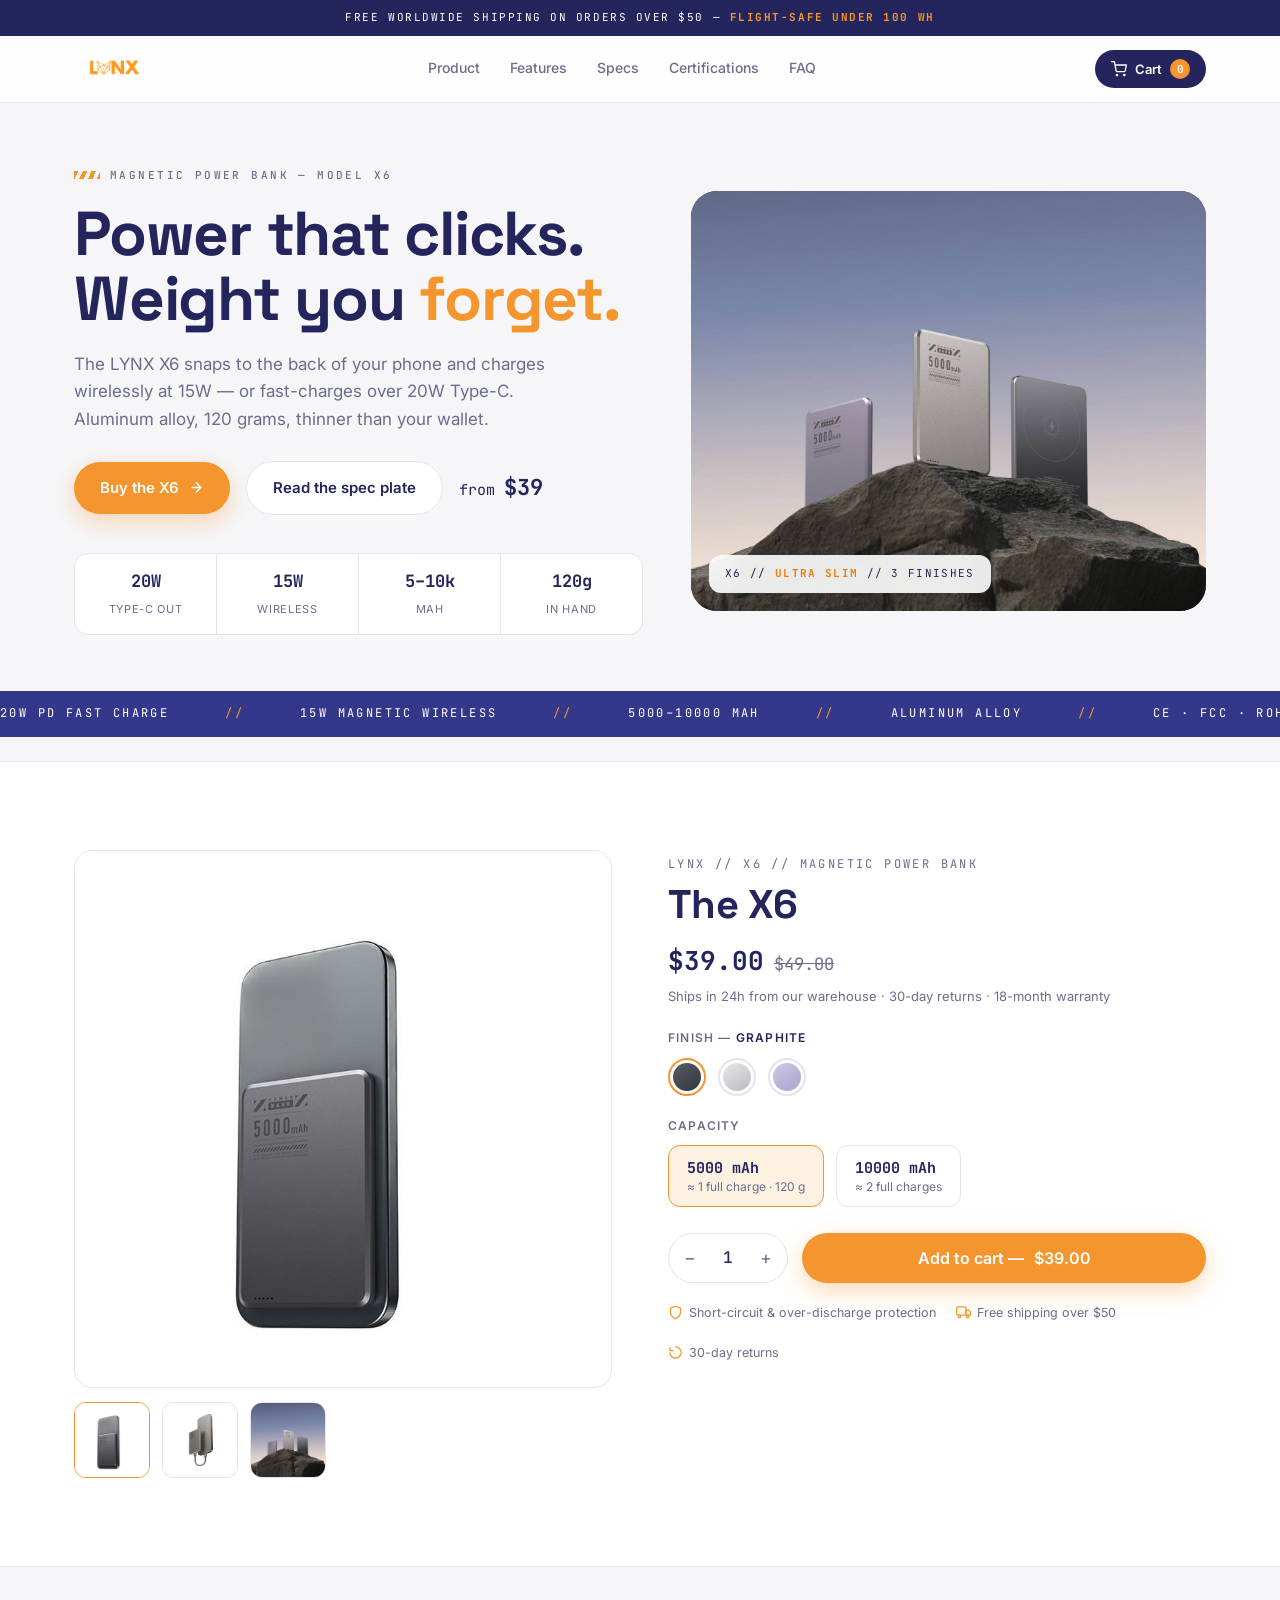
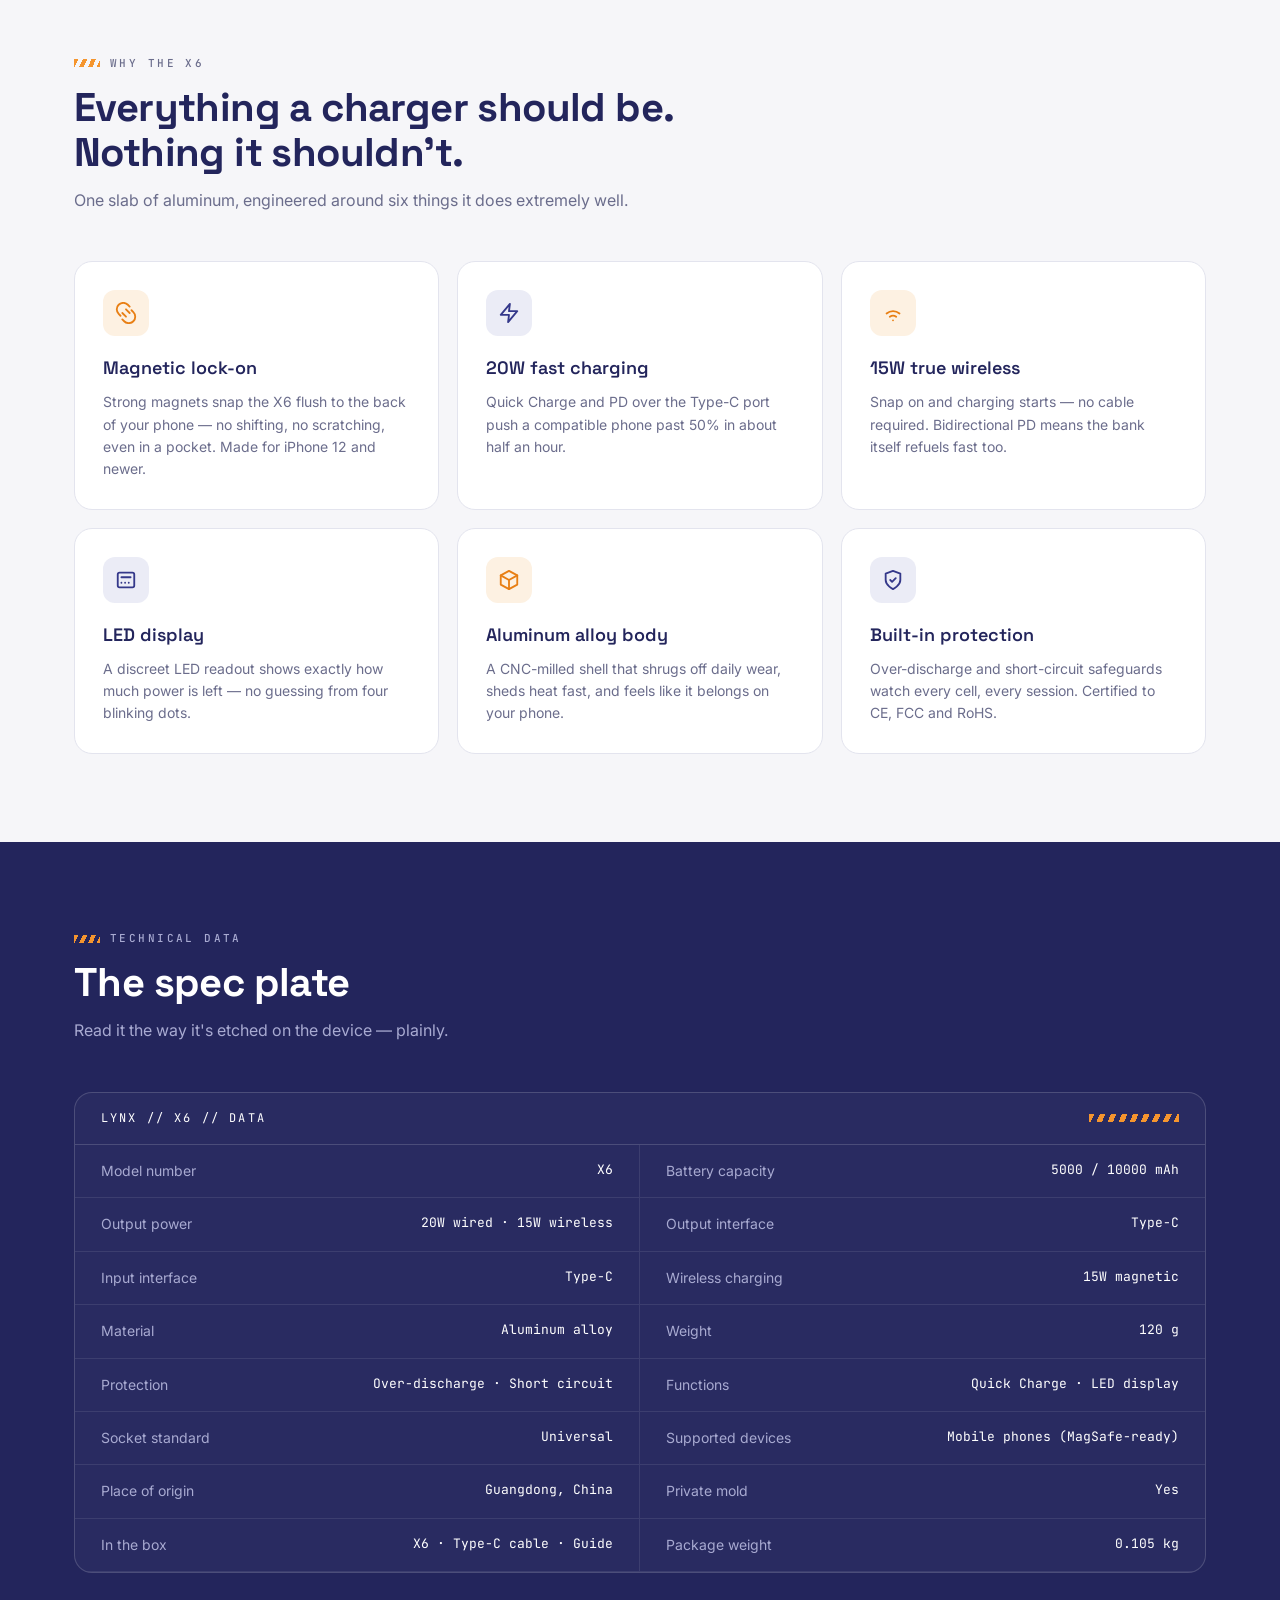
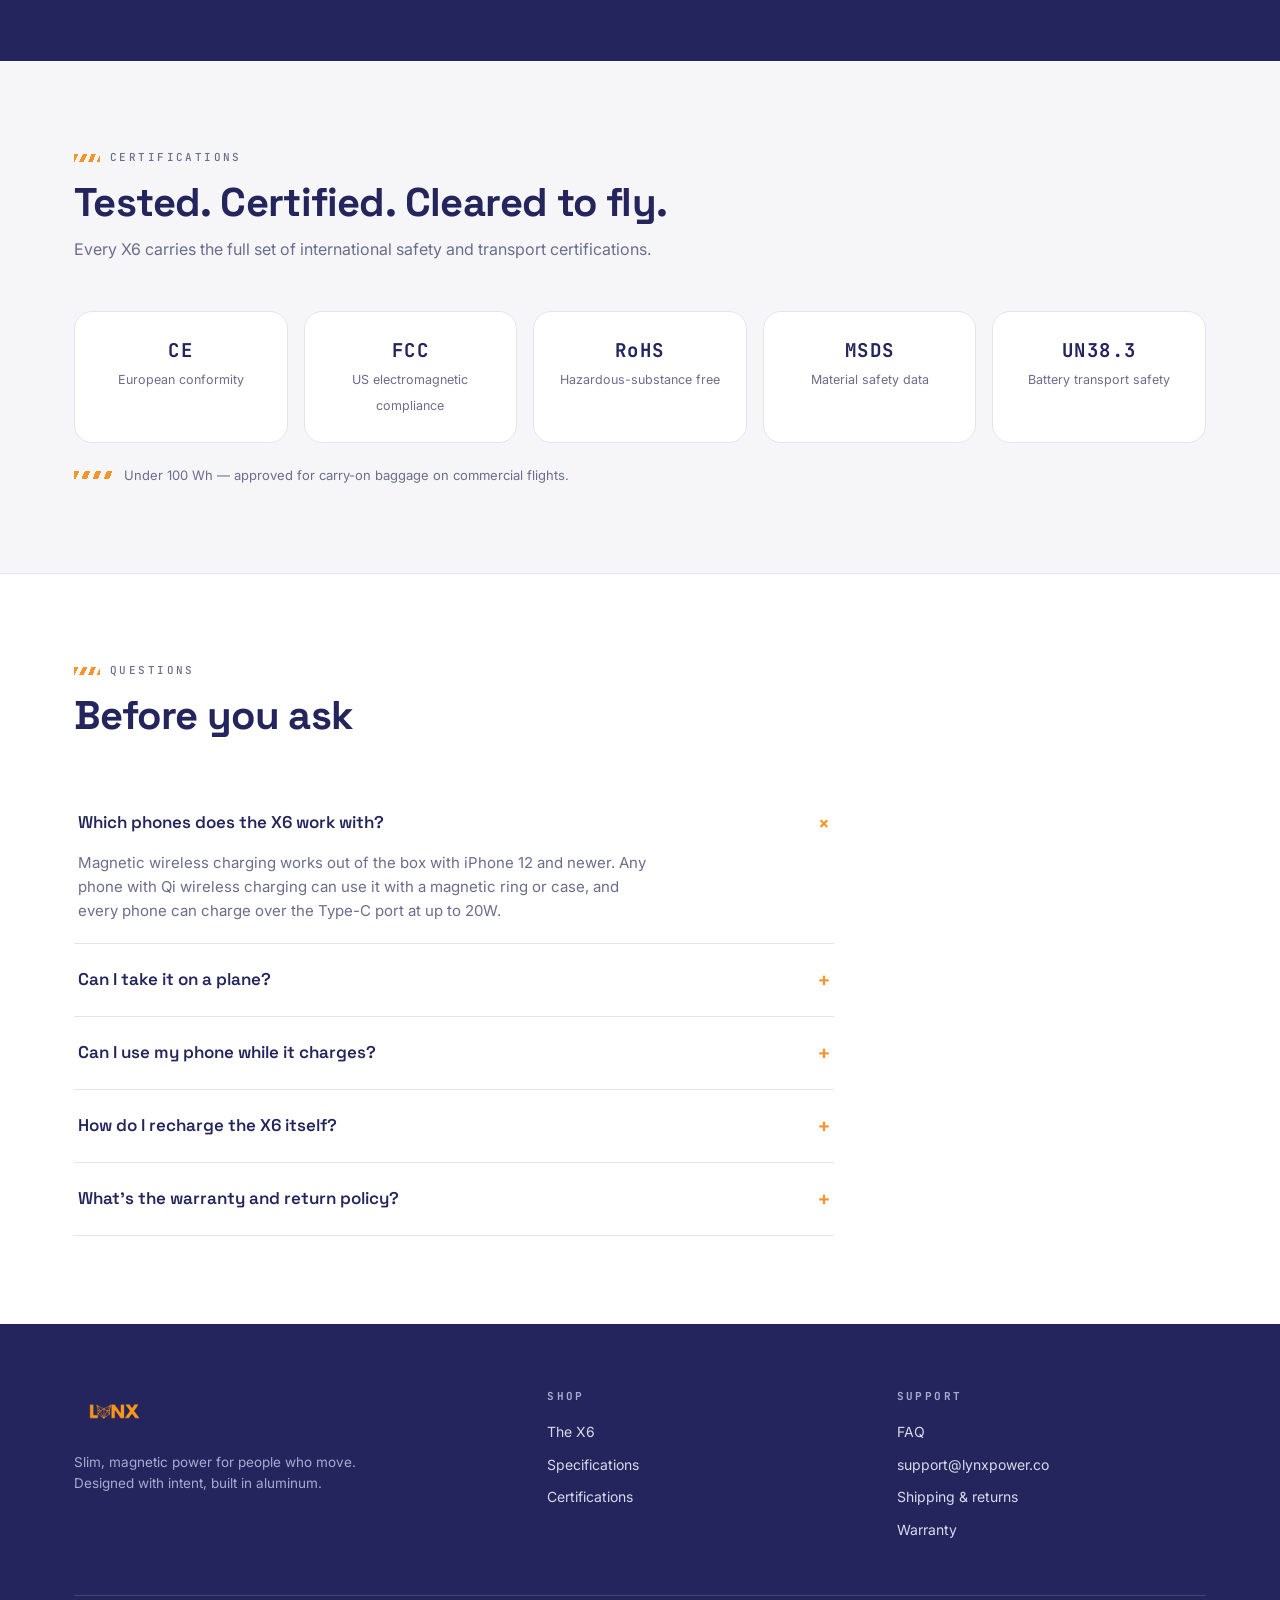
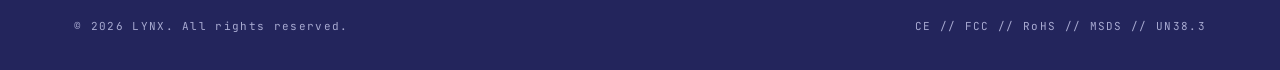
==== index.html @ 10615872 "Reduce SVG size in footer brand section" ====
<!DOCTYPE html>
<html lang="en">
<head>
<meta charset="UTF-8">
<meta name="viewport" content="width=device-width, initial-scale=1.0">
<title>LYNX — X6 Magnetic Power Bank</title>
<meta name="description" content="LYNX X6 — ultra-slim magnetic wireless power bank. 20W Type-C, 15W wireless, aluminum alloy, 120 g.">
<link rel="preconnect" href="https://fonts.googleapis.com">
<link rel="stylesheet" href="style.css">
<link rel="preconnect" href="https://fonts.gstatic.com" crossorigin>
<link href="https://fonts.googleapis.com/css2?family=Space+Grotesk:wght@400;500;600;700&family=Inter:wght@400;500;600&family=JetBrains+Mono:wght@400;500;700&display=swap" rel="stylesheet">
<style>
:root{
  --paper:#F6F6F9; --white:#FFFFFF;
  --ink:#23255C; --indigo:#34388A; --indigo-soft:#EBECF6;
  --orange:#F5952E; --orange-deep:#E87F14; --orange-tint:#FDF1E2;
  --line:#E3E4EE; --muted:#6B6D8C;
  --radius:18px;
  --font-d:'Space Grotesk',sans-serif; --font-b:'Inter',sans-serif; --font-m:'JetBrains Mono',monospace;
}
*{margin:0;padding:0;box-sizing:border-box}
html{scroll-behavior:smooth}
body{font-family:var(--font-b);color:var(--ink);background:var(--paper);line-height:1.6;-webkit-font-smoothing:antialiased}
img{max-width:100%;display:block}
button{font-family:inherit;cursor:pointer;border:none;background:none;color:inherit}
a{color:inherit;text-decoration:none}
.wrap{max-width:1180px;margin:0 auto;padding:0 24px}
::selection{background:var(--orange);color:#fff}
:focus-visible{outline:2px solid var(--orange);outline-offset:2px}

/* ---------- data-plate motif (from the device's etched face) ---------- */
.eyebrow{font-family:var(--font-m);font-size:11px;font-weight:500;letter-spacing:.22em;text-transform:uppercase;color:var(--muted);display:flex;align-items:center;gap:10px}
.eyebrow::before{content:"";width:26px;height:8px;background:repeating-linear-gradient(115deg,var(--orange) 0 4px,transparent 4px 8px)}
.stripes{height:8px;background:repeating-linear-gradient(115deg,currentColor 0 5px,transparent 5px 10px);opacity:.35}

/* ---------- announcement ---------- */
.announce{background:var(--ink);color:#fff;font-family:var(--font-m);font-size:11px;letter-spacing:.14em;text-transform:uppercase;text-align:center;padding:9px 16px}
.announce b{color:var(--orange);font-weight:700}

/* ---------- nav ---------- */
nav{position:sticky;top:0;z-index:60;background:rgba(255,255,255,.88);backdrop-filter:blur(14px);border-bottom:1px solid var(--line)}
.nav-in{display:flex;align-items:center;justify-content:space-between;height:66px}
.brand{display:flex;align-items:center;gap:10px;font-family:var(--font-d);font-weight:700;font-size:22px;letter-spacing:.06em}
.brand svg{width:30px;height:30px}
.nav-links{display:flex;gap:30px;font-size:14px;font-weight:500}
.nav-links a{color:var(--muted);transition:color .18s}
.nav-links a:hover{color:var(--ink)}
.cart-btn{display:flex;align-items:center;gap:8px;background:var(--ink);color:#fff;padding:9px 16px;border-radius:999px;font-size:13px;font-weight:600;transition:background .18s}
.cart-btn:hover{background:var(--indigo)}
.cart-count{background:var(--orange);color:#fff;font-family:var(--font-m);font-size:11px;min-width:20px;height:20px;border-radius:999px;display:grid;place-items:center;padding:0 5px}

/* ---------- hero ---------- */
.hero{padding:64px 0 24px}
.hero-grid{display:grid;grid-template-columns:1.05fr .95fr;gap:48px;align-items:center}
h1{font-family:var(--font-d);font-size:clamp(38px,5.4vw,62px);line-height:1.04;font-weight:700;letter-spacing:-.02em;margin:18px 0 20px}
h1 .o{color:var(--orange)}
.hero p.lede{font-size:17px;color:var(--muted);max-width:46ch;margin-bottom:28px}
.hero-cta{display:flex;align-items:center;gap:16px;flex-wrap:wrap}
.price-tag{font-family:var(--font-m);font-size:15px;color:var(--ink)}
.price-tag b{font-size:22px;font-weight:700}
.btn{display:inline-flex;align-items:center;gap:10px;padding:14px 26px;border-radius:999px;font-weight:600;font-size:15px;transition:transform .15s,background .18s,box-shadow .18s}
.btn-primary{background:var(--orange);color:#fff;box-shadow:0 8px 24px rgba(245,149,46,.35)}
.btn-primary:hover{background:var(--orange-deep);transform:translateY(-1px)}
.btn-ghost{border:1.5px solid var(--line);background:#fff;color:var(--ink)}
.btn-ghost:hover{border-color:var(--ink)}
.hero-stats{display:flex;gap:0;margin-top:38px;border:1px solid var(--line);border-radius:14px;overflow:hidden;background:#fff}
.hstat{flex:1;padding:14px 10px;text-align:center;border-right:1px solid var(--line)}
.hstat:last-child{border-right:none}
.hstat b{font-family:var(--font-m);font-size:17px;display:block;color:var(--ink)}
.hstat span{font-size:11px;color:var(--muted);letter-spacing:.06em;text-transform:uppercase}
.hero-visual{position:relative;border-radius:26px;overflow:hidden;background:var(--ink);min-height:420px}
.hero-visual img{width:100%;height:100%;object-fit:cover;position:absolute;inset:0}
.hero-plate{position:absolute;left:18px;bottom:18px;background:rgba(255,255,255,.9);backdrop-filter:blur(8px);border-radius:12px;padding:10px 16px;font-family:var(--font-m);font-size:11px;letter-spacing:.12em;color:var(--ink)}
.hero-plate b{color:var(--orange-deep)}

/* ---------- marquee strip ---------- */
.strip{background:var(--indigo);color:#fff;overflow:hidden;padding:13px 0;margin:56px 0 0}
.strip-track{display:flex;gap:56px;white-space:nowrap;font-family:var(--font-m);font-size:12px;letter-spacing:.2em;text-transform:uppercase;animation:mq 26s linear infinite;width:max-content}
.strip-track span::after{content:"//";color:var(--orange);margin-left:56px}
@keyframes mq{to{transform:translateX(-50%)}}
@media (prefers-reduced-motion:reduce){.strip-track{animation:none}.reveal{opacity:1!important;transform:none!important}}

/* ---------- sections ---------- */
section{padding:88px 0}
.sec-head{max-width:620px;margin-bottom:48px}
h2{font-family:var(--font-d);font-size:clamp(28px,3.6vw,40px);font-weight:700;letter-spacing:-.015em;line-height:1.12;margin:14px 0 12px}
.sec-head p{color:var(--muted);font-size:16px}

/* ---------- buy section ---------- */
#product{background:#fff;border-top:1px solid var(--line);border-bottom:1px solid var(--line)}
.buy-grid{display:grid;grid-template-columns:1fr 1fr;gap:56px;align-items:start}
.gallery-main{border-radius:var(--radius);background:var(--paper);border:1px solid var(--line);overflow:hidden;aspect-ratio:1;position:relative}
.gallery-main .slide{position:absolute;inset:0;width:100%;height:100%;object-fit:cover;opacity:0;transition:opacity .25s}
.gallery-main .slide.active{opacity:1}
.thumbs{display:flex;gap:12px;margin-top:14px}
.thumb{width:76px;height:76px;border-radius:12px;border:1.5px solid var(--line);background:var(--paper);overflow:hidden;padding:0;transition:border-color .15s}
.thumb img{width:100%;height:100%;object-fit:cover}
.thumb.active{border-color:var(--orange)}
.buy-panel .model{font-family:var(--font-m);font-size:12px;letter-spacing:.2em;color:var(--muted)}
.buy-panel h2{margin-top:8px}
.buy-price{font-family:var(--font-m);font-size:26px;font-weight:700;margin:6px 0 4px}
.buy-price s{color:var(--muted);font-weight:400;font-size:17px;margin-left:10px}
.buy-note{font-size:13px;color:var(--muted);margin-bottom:22px}
.opt-label{font-size:12px;font-weight:600;letter-spacing:.1em;text-transform:uppercase;color:var(--muted);margin:20px 0 10px}
.opt-label output{color:var(--ink)}
.swatches{display:flex;gap:12px}
.swatch{width:38px;height:38px;border-radius:999px;border:2px solid var(--line);padding:3px;background:#fff;transition:border-color .15s}
.swatch i{display:block;width:100%;height:100%;border-radius:999px}
.swatch.active{border-color:var(--orange)}
.caps{display:flex;gap:12px}
.cap{border:1.5px solid var(--line);border-radius:12px;padding:12px 18px;background:#fff;text-align:left;transition:border-color .15s}
.cap b{font-family:var(--font-m);display:block;font-size:15px}
.cap span{font-size:12px;color:var(--muted)}
.cap.active{border-color:var(--orange);background:var(--orange-tint)}
.qty-row{display:flex;gap:14px;margin-top:26px}
.qty{display:flex;align-items:center;border:1.5px solid var(--line);border-radius:999px;background:#fff}
.qty button{width:42px;height:48px;font-size:18px;color:var(--muted)}
.qty button:hover{color:var(--ink)}
.qty output{font-family:var(--font-m);width:34px;text-align:center;font-weight:500}
.qty-row .btn-primary{flex:1;justify-content:center;font-size:16px}
.trust{display:flex;gap:20px;margin-top:20px;font-size:12.5px;color:var(--muted);flex-wrap:wrap}
.trust span{display:flex;align-items:center;gap:6px}
.trust svg{width:15px;height:15px;stroke:var(--orange);flex-shrink:0}

/* ---------- features ---------- */
.feat-grid{display:grid;grid-template-columns:repeat(3,1fr);gap:18px}
.feat{background:#fff;border:1px solid var(--line);border-radius:var(--radius);padding:28px;transition:transform .2s,box-shadow .2s}
.feat:hover{transform:translateY(-3px);box-shadow:0 14px 34px rgba(35,37,92,.08)}
.feat .ico{width:46px;height:46px;border-radius:12px;background:var(--indigo-soft);display:grid;place-items:center;margin-bottom:18px}
.feat .ico svg{width:22px;height:22px;stroke:var(--indigo)}
.feat:nth-child(odd) .ico{background:var(--orange-tint)}
.feat:nth-child(odd) .ico svg{stroke:var(--orange-deep)}
.feat h3{font-family:var(--font-d);font-size:18px;font-weight:600;margin-bottom:8px}
.feat p{font-size:14px;color:var(--muted)}

/* ---------- spec plate ---------- */
#specs{background:var(--ink);color:#fff}
#specs .eyebrow{color:#A8AAD1}
#specs h2{color:#fff}
#specs .sec-head p{color:#A8AAD1}
.plate{border:1px solid rgba(255,255,255,.16);border-radius:var(--radius);overflow:hidden;background:rgba(255,255,255,.03)}
.plate-head{display:flex;justify-content:space-between;align-items:center;padding:16px 26px;border-bottom:1px solid rgba(255,255,255,.16);font-family:var(--font-m);font-size:12px;letter-spacing:.18em;text-transform:uppercase}
.plate-head .stripes{width:90px;color:var(--orange);opacity:1}
.spec-grid{display:grid;grid-template-columns:1fr 1fr}
.spec-row{display:flex;justify-content:space-between;gap:24px;padding:15px 26px;border-bottom:1px solid rgba(255,255,255,.09);font-size:14px}
.spec-row:nth-child(odd){border-right:1px solid rgba(255,255,255,.09)}
.spec-row dt{color:#A8AAD1}
.spec-row dd{font-family:var(--font-m);font-size:13px;text-align:right;color:#fff}

/* ---------- certifications ---------- */
.cert-row{display:flex;gap:16px;flex-wrap:wrap}
.cert{flex:1;min-width:150px;background:#fff;border:1px solid var(--line);border-radius:var(--radius);padding:24px;text-align:center}
.cert b{font-family:var(--font-m);font-size:19px;display:block;letter-spacing:.08em}
.cert span{font-size:12.5px;color:var(--muted)}
.cert-foot{margin-top:22px;font-size:13px;color:var(--muted);display:flex;align-items:center;gap:10px}
.cert-foot .stripes{width:40px;color:var(--orange);opacity:1}

/* ---------- FAQ ---------- */
#faq{background:#fff;border-top:1px solid var(--line)}
.faq-list{max-width:760px}
details{border-bottom:1px solid var(--line);padding:20px 4px}
summary{font-family:var(--font-d);font-weight:600;font-size:17px;cursor:pointer;list-style:none;display:flex;justify-content:space-between;align-items:center;gap:16px}
summary::-webkit-details-marker{display:none}
summary::after{content:"+";font-family:var(--font-m);color:var(--orange);font-size:20px;transition:transform .2s}
details[open] summary::after{transform:rotate(45deg)}
details p{margin-top:12px;color:var(--muted);font-size:15px;max-width:64ch}

/* ---------- footer ---------- */
footer{background:var(--ink);color:#fff;padding:64px 0 34px}
.foot-grid{display:grid;grid-template-columns:1.4fr 1fr 1fr;gap:40px;margin-bottom:44px}
.foot-grid h4{font-family:var(--font-m);font-size:11px;letter-spacing:.22em;text-transform:uppercase;color:#A8AAD1;margin-bottom:16px}
.foot-grid a{display:block;font-size:14px;color:#D9DAEC;margin-bottom:10px}
.foot-grid a:hover{color:var(--orange)}
.foot-brand{display:flex;align-items:center;gap:10px;font-family:var(--font-d);font-weight:700;font-size:24px;letter-spacing:.06em;margin-bottom:14px}
.foot-brand svg{width:30px;height:30px}
.foot-grid p{font-size:13.5px;color:#A8AAD1;max-width:34ch}
.foot-bottom{border-top:1px solid rgba(255,255,255,.14);padding-top:22px;display:flex;justify-content:space-between;font-family:var(--font-m);font-size:11px;letter-spacing:.12em;color:#A8AAD1;flex-wrap:wrap;gap:10px}

/* ---------- cart drawer ---------- */
.overlay{position:fixed;inset:0;background:rgba(20,21,50,.5);opacity:0;pointer-events:none;transition:opacity .25s;z-index:80}
.overlay.show{opacity:1;pointer-events:auto}
.drawer{position:fixed;top:0;right:0;height:100%;width:min(430px,100%);background:#fff;z-index:90;transform:translateX(105%);transition:transform .3s cubic-bezier(.2,.8,.2,1);display:flex;flex-direction:column}
.drawer.show{transform:none}
.drawer-head{display:flex;justify-content:space-between;align-items:center;padding:20px 24px;border-bottom:1px solid var(--line)}
.drawer-head h3{font-family:var(--font-d);font-size:19px}
.drawer-head button{font-size:22px;color:var(--muted);line-height:1}
.drawer-body{flex:1;overflow-y:auto;padding:20px 24px}
.cart-empty{text-align:center;color:var(--muted);padding:60px 0;font-size:14.5px}
.line-item{display:flex;gap:14px;padding:14px 0;border-bottom:1px solid var(--line)}
.line-item img{width:70px;height:70px;border-radius:10px;object-fit:cover;background:var(--paper);border:1px solid var(--line)}
.li-info{flex:1}
.li-info b{font-size:14.5px;display:block}
.li-info span{font-size:12.5px;color:var(--muted)}
.li-info .li-price{font-family:var(--font-m);font-size:13.5px;color:var(--ink);margin-top:4px;display:block}
.li-qty{display:flex;align-items:center;gap:8px;margin-top:8px}
.li-qty button{width:24px;height:24px;border:1px solid var(--line);border-radius:6px;font-size:14px;color:var(--muted)}
.li-qty output{font-family:var(--font-m);font-size:13px;min-width:18px;text-align:center}
.li-remove{font-size:11.5px;color:var(--muted);text-decoration:underline;margin-top:8px}
.drawer-foot{border-top:1px solid var(--line);padding:20px 24px}
.subtotal{display:flex;justify-content:space-between;font-family:var(--font-m);font-size:15px;margin-bottom:6px}
.drawer-foot small{color:var(--muted);font-size:12px;display:block;margin-bottom:14px}
.drawer-foot .btn{width:100%;justify-content:center}

/* ---------- checkout ---------- */
.checkout{position:fixed;inset:0;background:var(--paper);z-index:100;overflow-y:auto;display:none}
.checkout.show{display:block}
.co-wrap{max-width:1020px;margin:0 auto;padding:28px 24px 80px}
.co-top{display:flex;justify-content:space-between;align-items:center;margin-bottom:34px}
.co-top .brand{font-size:19px}
.co-back{font-size:13.5px;color:var(--muted);display:flex;align-items:center;gap:6px}
.co-back:hover{color:var(--ink)}
.co-grid{display:grid;grid-template-columns:1.15fr .85fr;gap:44px;align-items:start}
.co-card{background:#fff;border:1px solid var(--line);border-radius:var(--radius);padding:28px}
.co-card + .co-card{margin-top:20px}
.co-card h3{font-family:var(--font-d);font-size:18px;margin-bottom:4px;display:flex;align-items:center;gap:10px}
.co-card h3 .step{font-family:var(--font-m);font-size:11px;background:var(--ink);color:#fff;border-radius:6px;padding:3px 8px;letter-spacing:.08em}
.co-card > p{font-size:13px;color:var(--muted);margin-bottom:18px}
.frow{display:grid;grid-template-columns:1fr 1fr;gap:12px}
.frow.full{grid-template-columns:1fr}
.field{margin-bottom:12px}
.field label{display:block;font-size:12px;font-weight:600;letter-spacing:.06em;text-transform:uppercase;color:var(--muted);margin-bottom:6px}
.field input,.field select{width:100%;padding:12px 14px;border:1.5px solid var(--line);border-radius:11px;font-family:var(--font-b);font-size:14.5px;background:#fff;color:var(--ink);transition:border-color .15s}
.field input:focus,.field select:focus{outline:none;border-color:var(--orange)}
.field input.err{border-color:#D64545}
.pay-tabs{display:flex;gap:10px;margin-bottom:18px}
.pay-tab{flex:1;border:1.5px solid var(--line);border-radius:11px;padding:11px;font-size:13.5px;font-weight:600;background:#fff;display:flex;align-items:center;justify-content:center;gap:8px}
.pay-tab.active{border-color:var(--orange);background:var(--orange-tint)}
.card-icons{font-family:var(--font-m);font-size:10px;letter-spacing:.06em;color:var(--muted)}
.co-summary{position:sticky;top:24px}
.co-items{margin-bottom:16px}
.co-item{display:flex;gap:12px;align-items:center;padding:10px 0;border-bottom:1px solid var(--line);font-size:13.5px}
.co-item img{width:52px;height:52px;border-radius:9px;object-fit:cover;border:1px solid var(--line);background:var(--paper)}
.co-item .n{flex:1}
.co-item .n span{display:block;color:var(--muted);font-size:12px}
.co-item .p{font-family:var(--font-m);font-size:13px}
.tot-row{display:flex;justify-content:space-between;font-size:14px;padding:5px 0;color:var(--muted)}
.tot-row.grand{font-family:var(--font-m);color:var(--ink);font-size:17px;font-weight:700;border-top:1px solid var(--line);margin-top:8px;padding-top:14px}
.co-summary .btn{width:100%;justify-content:center;margin-top:18px}
.secure-note{display:flex;align-items:center;gap:8px;justify-content:center;font-size:12px;color:var(--muted);margin-top:12px}
.secure-note svg{width:14px;height:14px;stroke:var(--orange)}
/* confirmation */
.confirm{max-width:520px;margin:60px auto;text-align:center;display:none}
.confirm.show{display:block}
.confirm .ok{width:74px;height:74px;border-radius:999px;background:var(--orange-tint);display:grid;place-items:center;margin:0 auto 22px}
.confirm .ok svg{width:34px;height:34px;stroke:var(--orange-deep)}
.confirm h2{margin-bottom:10px}
.confirm p{color:var(--muted);font-size:15px;margin-bottom:8px}
.confirm .order-no{font-family:var(--font-m);background:#fff;border:1px dashed var(--line);border-radius:12px;padding:14px;margin:22px 0;font-size:14px}
.toast{position:fixed;bottom:26px;left:50%;transform:translate(-50%,20px);background:var(--ink);color:#fff;padding:12px 22px;border-radius:999px;font-size:13.5px;opacity:0;pointer-events:none;transition:all .3s;z-index:120;display:flex;gap:10px;align-items:center}
.toast.show{opacity:1;transform:translate(-50%,0)}
.toast b{color:var(--orange)}

/* ---------- reveal ---------- */
.reveal{opacity:0;transform:translateY(22px);transition:opacity .6s ease,transform .6s ease}
.reveal.in{opacity:1;transform:none}

/* ---------- responsive ---------- */
@media(max-width:920px){
  /* gallery becomes a swipable, snap-scrolling carousel */
  .gallery-main{display:flex;aspect-ratio:auto;height:min(82vw,440px);overflow-x:auto;overflow-y:hidden;scroll-snap-type:x mandatory;-webkit-overflow-scrolling:touch;scrollbar-width:none}
  .gallery-main::-webkit-scrollbar{display:none}
  .gallery-main .slide{position:static;inset:auto;flex:0 0 100%;height:100%;opacity:1;scroll-snap-align:center;transition:none}
  .hero-grid,.buy-grid,.co-grid{grid-template-columns:1fr}
  .feat-grid{grid-template-columns:1fr 1fr}
  .spec-grid{grid-template-columns:1fr}
  .spec-row:nth-child(odd){border-right:none}
  .foot-grid{grid-template-columns:1fr}
  .nav-links{display:none}
  .hero-visual{min-height:320px}
}
@media(max-width:560px){
  .feat-grid{grid-template-columns:1fr}
  .hero-stats{flex-wrap:wrap}
  .hstat{flex:1 1 50%;border-bottom:1px solid var(--line)}
  section{padding:64px 0}
}
</style>
</head>
<body>

<div class="announce">Free worldwide shipping on orders over $50 — <b>flight-safe under 100 Wh</b></div>

<nav>
  <div class="wrap nav-in">
    <a class="brand" href="#top" aria-label="Lynx home">
        <img src="images/logo.png" alt="Lynx Logo">
    </a>
    <div class="nav-links">
      <a href="#product">Product</a>
      <a href="#features">Features</a>
      <a href="#specs">Specs</a>
      <a href="#certs">Certifications</a>
      <a href="#faq">FAQ</a>
    </div>
    <button class="cart-btn" id="openCart" aria-label="Open cart">
      <svg width="16" height="16" viewBox="0 0 24 24" fill="none" stroke="currentColor" stroke-width="2" stroke-linecap="round" stroke-linejoin="round"><circle cx="9" cy="21" r="1"/><circle cx="20" cy="21" r="1"/><path d="M1 1h4l2.68 13.39a2 2 0 0 0 2 1.61h9.72a2 2 0 0 0 2-1.61L23 6H6"/></svg>
      Cart <span class="cart-count" id="cartCount">0</span>
    </button>
  </div>
</nav>

<!-- hidden fox symbol -->
<svg width="0" height="0" style="position:absolute">
  <defs>
    <g id="fox">
      <path d="M20 12 L50 30 L80 12 M20 12 L14 40 M80 12 L86 40 M14 40 L14 62 M86 40 L86 62 M14 62 L50 90 L86 62 M50 30 L50 90 M20 12 L30 44 M80 12 L70 44 M14 40 L30 44 M86 40 L70 44 M30 44 L50 90 M70 44 L50 90 M14 62 L30 44 M86 62 L70 44"/>
      <circle cx="20" cy="12" r="4" fill="currentColor" stroke="none"/><circle cx="80" cy="12" r="4" fill="currentColor" stroke="none"/>
      <circle cx="50" cy="30" r="4" fill="currentColor" stroke="none"/>
      <circle cx="14" cy="40" r="4" fill="currentColor" stroke="none"/><circle cx="86" cy="40" r="4" fill="currentColor" stroke="none"/>
      <circle cx="30" cy="44" r="4" fill="currentColor" stroke="none"/><circle cx="70" cy="44" r="4" fill="currentColor" stroke="none"/>
      <circle cx="14" cy="62" r="4" fill="currentColor" stroke="none"/><circle cx="86" cy="62" r="4" fill="currentColor" stroke="none"/>
      <circle cx="50" cy="90" r="4" fill="currentColor" stroke="none"/>
    </g>
  </defs>
</svg>

<header class="hero" id="top">
  <div class="wrap hero-grid">
    <div>
      <div class="eyebrow">Magnetic power bank — Model X6</div>
      <h1>Power that clicks.<br>Weight you <span class="o">forget.</span></h1>
      <p class="lede">The LYNX X6 snaps to the back of your phone and charges wirelessly at 15W — or fast-charges over 20W Type-C. Aluminum alloy, 120 grams, thinner than your wallet.</p>
      <div class="hero-cta">
        <a href="#product" class="btn btn-primary">Buy the X6
          <svg width="15" height="15" viewBox="0 0 24 24" fill="none" stroke="currentColor" stroke-width="2.4" stroke-linecap="round" stroke-linejoin="round"><path d="M5 12h14M12 5l7 7-7 7"/></svg>
        </a>
        <a href="#specs" class="btn btn-ghost">Read the spec plate</a>
        <span class="price-tag">from <b>$39</b></span>
      </div>
      <div class="hero-stats">
        <div class="hstat"><b>20W</b><span>Type-C out</span></div>
        <div class="hstat"><b>15W</b><span>Wireless</span></div>
        <div class="hstat"><b>5–10k</b><span>mAh</span></div>
        <div class="hstat"><b>120g</b><span>In hand</span></div>
      </div>
    </div>
    <div class="hero-visual reveal">
      <img data-k="hero" src="" alt="Three LYNX X6 power banks in lilac, silver and graphite standing on a rock at dusk" fetchpriority="high">
      <div class="hero-plate">X6 // <b>ULTRA SLIM</b> // 3 FINISHES</div>
    </div>
  </div>
  <div class="strip" aria-hidden="true">
    <div class="strip-track">
      <span>20W PD fast charge</span><span>15W magnetic wireless</span><span>5000–10000 mAh</span><span>Aluminum alloy</span><span>CE · FCC · RoHS certified</span><span>120 g ultra slim</span>
      <span>20W PD fast charge</span><span>15W magnetic wireless</span><span>5000–10000 mAh</span><span>Aluminum alloy</span><span>CE · FCC · RoHS certified</span><span>120 g ultra slim</span>
    </div>
  </div>
</header>

<!-- ======================= BUY ======================= -->
<section id="product">
  <div class="wrap buy-grid">
    <div class="reveal">
      <div class="gallery-main" id="galleryMain">
        <img class="slide active" data-k="front" src="" alt="LYNX X6 power bank, graphite finish, front view">
        <img class="slide" data-k="cable" src="" alt="LYNX X6 attached to a phone with cable">
        <img class="slide" data-k="hero" src="" alt="LYNX X6 finishes">
      </div>
      <div class="thumbs">
        <button class="thumb active" data-img="front" aria-label="Front view"><img data-k="front" src="" alt=""></button>
        <button class="thumb" data-img="cable" aria-label="Attached to phone with cable"><img data-k="cable" src="" alt=""></button>
        <button class="thumb" data-img="hero" aria-label="All three finishes"><img data-k="hero" src="" alt=""></button>
      </div>
    </div>
    <div class="buy-panel reveal">
      <span class="model">LYNX // X6 // MAGNETIC POWER BANK</span>
      <h2>The X6</h2>
      <div class="buy-price"><span id="price">$39.00</span><s id="priceOld">$49.00</s></div>
      <p class="buy-note">Ships in 24h from our warehouse · 30-day returns · 18-month warranty</p>

      <div class="opt-label">Finish — <output id="colorName">Graphite</output></div>
      <div class="swatches" role="radiogroup" aria-label="Finish">
        <button class="swatch active" data-color="Graphite" aria-label="Graphite"><i style="background:linear-gradient(145deg,#5A5D66,#33353C)"></i></button>
        <button class="swatch" data-color="Silver" aria-label="Silver"><i style="background:linear-gradient(145deg,#E8E8EA,#B9BAC0)"></i></button>
        <button class="swatch" data-color="Lilac" aria-label="Lilac"><i style="background:linear-gradient(145deg,#CFC8E6,#A9A2CC)"></i></button>
      </div>

      <div class="opt-label">Capacity</div>
      <div class="caps" role="radiogroup" aria-label="Capacity">
        <button class="cap active" data-cap="5000" data-price="39"><b>5000 mAh</b><span>≈ 1 full charge · 120 g</span></button>
        <button class="cap" data-cap="10000" data-price="59"><b>10000 mAh</b><span>≈ 2 full charges</span></button>
      </div>

      <div class="qty-row">
        <div class="qty">
          <button id="qMinus" aria-label="Decrease quantity">−</button>
          <output id="qtyOut">1</output>
          <button id="qPlus" aria-label="Increase quantity">+</button>
        </div>
        <button class="btn btn-primary" id="addToCart">Add to cart — <span id="ctaPrice">$39.00</span></button>
      </div>

      <div class="trust">
        <span><svg viewBox="0 0 24 24" fill="none" stroke-width="2" stroke-linecap="round" stroke-linejoin="round"><path d="M12 22s8-4 8-10V5l-8-3-8 3v7c0 6 8 10 8 10z"/></svg>Short-circuit &amp; over-discharge protection</span>
        <span><svg viewBox="0 0 24 24" fill="none" stroke-width="2" stroke-linecap="round" stroke-linejoin="round"><rect x="1" y="3" width="15" height="13" rx="2"/><path d="M16 8h4l3 3v5h-7z"/><circle cx="5.5" cy="18.5" r="2"/><circle cx="18.5" cy="18.5" r="2"/></svg>Free shipping over $50</span>
        <span><svg viewBox="0 0 24 24" fill="none" stroke-width="2" stroke-linecap="round" stroke-linejoin="round"><path d="M3 12a9 9 0 1 0 9-9"/><path d="M3 4v5h5"/></svg>30-day returns</span>
      </div>
    </div>
  </div>
</section>

<!-- ======================= FEATURES ======================= -->
<section id="features">
  <div class="wrap">
    <div class="sec-head reveal">
      <div class="eyebrow">Why the X6</div>
      <h2>Everything a charger should be. Nothing it shouldn't.</h2>
      <p>One slab of aluminum, engineered around six things it does extremely well.</p>
    </div>
    <div class="feat-grid">
      <div class="feat reveal">
        <div class="ico"><svg viewBox="0 0 24 24" fill="none" stroke-width="2" stroke-linecap="round" stroke-linejoin="round"><path d="M6 15l-2-2a7.07 7.07 0 0 1 10-10l2 2M18 9l2 2a7.07 7.07 0 0 1-10 10l-2-2"/><path d="M8 12l4 4M12 8l4 4"/></svg></div>
        <h3>Magnetic lock-on</h3>
        <p>Strong magnets snap the X6 flush to the back of your phone — no shifting, no scratching, even in a pocket. Made for iPhone 12 and newer.</p>
      </div>
      <div class="feat reveal">
        <div class="ico"><svg viewBox="0 0 24 24" fill="none" stroke-width="2" stroke-linecap="round" stroke-linejoin="round"><path d="M13 2L3 14h9l-1 8 10-12h-9l1-8z"/></svg></div>
        <h3>20W fast charging</h3>
        <p>Quick Charge and PD over the Type-C port push a compatible phone past 50% in about half an hour.</p>
      </div>
      <div class="feat reveal">
        <div class="ico"><svg viewBox="0 0 24 24" fill="none" stroke-width="2" stroke-linecap="round" stroke-linejoin="round"><path d="M5 12.55a11 11 0 0 1 14.08 0M8.53 16.11a6 6 0 0 1 6.95 0M12 20h.01"/></svg></div>
        <h3>15W true wireless</h3>
        <p>Snap on and charging starts — no cable required. Bidirectional PD means the bank itself refuels fast too.</p>
      </div>
      <div class="feat reveal">
        <div class="ico"><svg viewBox="0 0 24 24" fill="none" stroke-width="2" stroke-linecap="round" stroke-linejoin="round"><rect x="3" y="4" width="18" height="16" rx="2"/><path d="M7 15h.01M11 15h.01M15 15h.01"/><path d="M7 9h10"/></svg></div>
        <h3>LED display</h3>
        <p>A discreet LED readout shows exactly how much power is left — no guessing from four blinking dots.</p>
      </div>
      <div class="feat reveal">
        <div class="ico"><svg viewBox="0 0 24 24" fill="none" stroke-width="2" stroke-linecap="round" stroke-linejoin="round"><path d="M12 2l9 5v10l-9 5-9-5V7l9-5z"/><path d="M12 22V12M3 7l9 5 9-5"/></svg></div>
        <h3>Aluminum alloy body</h3>
        <p>A CNC-milled shell that shrugs off daily wear, sheds heat fast, and feels like it belongs on your phone.</p>
      </div>
      <div class="feat reveal">
        <div class="ico"><svg viewBox="0 0 24 24" fill="none" stroke-width="2" stroke-linecap="round" stroke-linejoin="round"><path d="M12 22s8-4 8-10V5l-8-3-8 3v7c0 6 8 10 8 10z"/><path d="M9 12l2 2 4-4"/></svg></div>
        <h3>Built-in protection</h3>
        <p>Over-discharge and short-circuit safeguards watch every cell, every session. Certified to CE, FCC and RoHS.</p>
      </div>
    </div>
  </div>
</section>

<!-- ======================= SPECS ======================= -->
<section id="specs">
  <div class="wrap">
    <div class="sec-head reveal">
      <div class="eyebrow">Technical data</div>
      <h2>The spec plate</h2>
      <p>Read it the way it's etched on the device — plainly.</p>
    </div>
    <div class="plate reveal">
      <div class="plate-head"><span>LYNX // X6 // DATA</span><div class="stripes"></div></div>
      <dl class="spec-grid">
        <div class="spec-row"><dt>Model number</dt><dd>X6</dd></div>
        <div class="spec-row"><dt>Battery capacity</dt><dd>5000 / 10000 mAh</dd></div>
        <div class="spec-row"><dt>Output power</dt><dd>20W wired · 15W wireless</dd></div>
        <div class="spec-row"><dt>Output interface</dt><dd>Type-C</dd></div>
        <div class="spec-row"><dt>Input interface</dt><dd>Type-C</dd></div>
        <div class="spec-row"><dt>Wireless charging</dt><dd>15W magnetic</dd></div>
        <div class="spec-row"><dt>Material</dt><dd>Aluminum alloy</dd></div>
        <div class="spec-row"><dt>Weight</dt><dd>120 g</dd></div>
        <div class="spec-row"><dt>Protection</dt><dd>Over-discharge · Short circuit</dd></div>
        <div class="spec-row"><dt>Functions</dt><dd>Quick Charge · LED display</dd></div>
        <div class="spec-row"><dt>Socket standard</dt><dd>Universal</dd></div>
        <div class="spec-row"><dt>Supported devices</dt><dd>Mobile phones (MagSafe-ready)</dd></div>
        <div class="spec-row"><dt>Place of origin</dt><dd>Guangdong, China</dd></div>
        <div class="spec-row"><dt>Private mold</dt><dd>Yes</dd></div>
        <div class="spec-row"><dt>In the box</dt><dd>X6 · Type-C cable · Guide</dd></div>
        <div class="spec-row"><dt>Package weight</dt><dd>0.105 kg</dd></div>
      </dl>
    </div>
  </div>
</section>

<!-- ======================= CERTIFICATIONS ======================= -->
<section id="certs">
  <div class="wrap">
    <div class="sec-head reveal">
      <div class="eyebrow">Certifications</div>
      <h2>Tested. Certified. Cleared to fly.</h2>
      <p>Every X6 carries the full set of international safety and transport certifications.</p>
    </div>
    <div class="cert-row">
      <div class="cert reveal"><b>CE</b><span>European conformity</span></div>
      <div class="cert reveal"><b>FCC</b><span>US electromagnetic compliance</span></div>
      <div class="cert reveal"><b>RoHS</b><span>Hazardous-substance free</span></div>
      <div class="cert reveal"><b>MSDS</b><span>Material safety data</span></div>
      <div class="cert reveal"><b>UN38.3</b><span>Battery transport safety</span></div>
    </div>
    <div class="cert-foot"><div class="stripes"></div>Under 100 Wh — approved for carry-on baggage on commercial flights.</div>
  </div>
</section>

<!-- ======================= FAQ ======================= -->
<section id="faq">
  <div class="wrap">
    <div class="sec-head reveal">
      <div class="eyebrow">Questions</div>
      <h2>Before you ask</h2>
    </div>
    <div class="faq-list reveal">
      <details open>
        <summary>Which phones does the X6 work with?</summary>
        <p>Magnetic wireless charging works out of the box with iPhone 12 and newer. Any phone with Qi wireless charging can use it with a magnetic ring or case, and every phone can charge over the Type-C port at up to 20W.</p>
      </details>
      <details>
        <summary>Can I take it on a plane?</summary>
        <p>Yes. Both capacities are well under the 100 Wh airline limit and the X6 is UN38.3 certified for battery transport. Keep it in your carry-on, as airlines require for all power banks.</p>
      </details>
      <details>
        <summary>Can I use my phone while it charges?</summary>
        <p>Yes — the X6 sits flush against the back of your phone, so you can text, scroll and shoot photos while it tops you up. The aluminum body also spreads heat, so it stays comfortable to hold.</p>
      </details>
      <details>
        <summary>How do I recharge the X6 itself?</summary>
        <p>Through the same Type-C port, with bidirectional 20W PD — the 5000 mAh model refills in about an hour and a half. The LED display shows the charge level while it fills.</p>
      </details>
      <details>
        <summary>What's the warranty and return policy?</summary>
        <p>Every X6 ships with an 18-month warranty. If it isn't for you, return it within 30 days in its original condition for a full refund.</p>
      </details>
    </div>
  </div>
</section>

<footer>
  <div class="wrap">
    <div class="foot-grid">
      <div>
        <div class="foot-brand">
          <img src="images/logo.png" alt="Lynx Logo">
        </div>
        <p>Slim, magnetic power for people who move. Designed with intent, built in aluminum.</p>
      </div>
      <div>
        <h4>Shop</h4>
        <a href="#product">The X6</a>
        <a href="#specs">Specifications</a>
        <a href="#certs">Certifications</a>
      </div>
      <div>
        <h4>Support</h4>
        <a href="#faq">FAQ</a>
        <a href="mailto:support@lynxpower.co">support@lynxpower.co</a>
        <a href="#">Shipping &amp; returns</a>
        <a href="#">Warranty</a>
      </div>
    </div>
    <div class="foot-bottom">
      <span>© 2026 LYNX. All rights reserved.</span>
      <span>CE // FCC // RoHS // MSDS // UN38.3</span>
    </div>
  </div>
</footer>

<!-- ======================= CART DRAWER ======================= -->
<div class="overlay" id="overlay"></div>
<aside class="drawer" id="drawer" aria-label="Shopping cart">
  <div class="drawer-head">
    <h3>Your cart</h3>
    <button id="closeCart" aria-label="Close cart">×</button>
  </div>
  <div class="drawer-body" id="cartBody"></div>
  <div class="drawer-foot" id="cartFoot" hidden>
    <div class="subtotal"><span>Subtotal</span><span id="subtotal">$0.00</span></div>
    <small>Shipping and taxes calculated at checkout. Free shipping over $50.</small>
    <button class="btn btn-primary" id="toCheckout">Check out</button>
  </div>
</aside>

<!-- ======================= CHECKOUT ======================= -->
<div class="checkout" id="checkout">
  <div class="co-wrap">
    <div class="co-top">
      <span class="brand"><svg viewBox="0 0 100 100" width="26" height="26" fill="none" stroke="#F5952E" stroke-width="4" stroke-linecap="round" stroke-linejoin="round"><use href="#fox"/></svg> LYNX — Checkout</span>
      <button class="co-back" id="backToShop">
        <svg width="14" height="14" viewBox="0 0 24 24" fill="none" stroke="currentColor" stroke-width="2.4" stroke-linecap="round" stroke-linejoin="round"><path d="M19 12H5M12 19l-7-7 7-7"/></svg>
        Back to shop
      </button>
    </div>

    <div class="co-grid" id="coForm">
      <div>
        <div class="co-card">
          <h3><span class="step">01</span>Contact</h3>
          <p>We'll only use this to send your order updates.</p>
          <div class="frow full"><div class="field"><label for="f-email">Email</label><input id="f-email" type="email" placeholder="you@example.com" autocomplete="email" required></div></div>
        </div>
        <div class="co-card">
          <h3><span class="step">02</span>Shipping address</h3>
          <p>Ships within 24 hours, tracked.</p>
          <div class="frow">
            <div class="field"><label for="f-fn">First name</label><input id="f-fn" autocomplete="given-name" required></div>
            <div class="field"><label for="f-ln">Last name</label><input id="f-ln" autocomplete="family-name" required></div>
          </div>
          <div class="frow full"><div class="field"><label for="f-addr">Address</label><input id="f-addr" autocomplete="street-address" required></div></div>
          <div class="frow">
            <div class="field"><label for="f-city">City</label><input id="f-city" autocomplete="address-level2" required></div>
            <div class="field"><label for="f-zip">Postal code</label><input id="f-zip" autocomplete="postal-code" required></div>
          </div>
          <div class="frow full"><div class="field"><label for="f-country">Country / region</label>
            <select id="f-country">
              <option>Philippines</option><option>United States</option><option>United Arab Emirates</option><option>Saudi Arabia</option><option>Singapore</option><option>United Kingdom</option><option>Other</option>
            </select></div></div>
        </div>
        <div class="co-card">
          <h3><span class="step">03</span>Payment</h3>
          <p>All transactions are encrypted end to end.</p>
          <div class="pay-tabs">
            <button class="pay-tab active" data-pay="card">💳 Card</button>
            <button class="pay-tab" data-pay="paypal">PayPal</button>
            <button class="pay-tab" data-pay="gcash">GCash</button>
          </div>
          <div id="cardFields">
            <div class="frow full"><div class="field"><label for="f-card">Card number <span class="card-icons">VISA · MC · AMEX</span></label><input id="f-card" inputmode="numeric" placeholder="1234 5678 9012 3456" maxlength="19" autocomplete="cc-number" required></div></div>
            <div class="frow full"><div class="field"><label for="f-name">Name on card</label><input id="f-name" autocomplete="cc-name" required></div></div>
            <div class="frow">
              <div class="field"><label for="f-exp">Expiry</label><input id="f-exp" placeholder="MM / YY" maxlength="7" inputmode="numeric" autocomplete="cc-exp" required></div>
              <div class="field"><label for="f-cvc">CVC</label><input id="f-cvc" placeholder="123" maxlength="4" inputmode="numeric" autocomplete="cc-csc" required></div>
            </div>
          </div>
          <div id="altPay" hidden style="font-size:14px;color:var(--muted);padding:8px 2px">You'll be redirected to complete payment securely after placing the order.</div>
        </div>
      </div>

      <div class="co-summary">
        <div class="co-card">
          <h3>Order summary</h3>
          <div class="co-items" id="coItems"></div>
          <div class="tot-row"><span>Subtotal</span><span id="coSub">$0.00</span></div>
          <div class="tot-row"><span>Shipping</span><span id="coShip">$4.90</span></div>
          <div class="tot-row grand"><span>Total</span><span id="coTotal">$0.00</span></div>
          <button class="btn btn-primary" id="placeOrder">Place order</button>
          <div class="secure-note">
            <svg viewBox="0 0 24 24" fill="none" stroke-width="2" stroke-linecap="round" stroke-linejoin="round"><rect x="3" y="11" width="18" height="11" rx="2"/><path d="M7 11V7a5 5 0 0 1 10 0v4"/></svg>
            Secure 256-bit encrypted checkout
          </div>
        </div>
      </div>
    </div>

    <div class="confirm" id="confirm">
      <div class="ok"><svg viewBox="0 0 24 24" fill="none" stroke-width="2.4" stroke-linecap="round" stroke-linejoin="round"><path d="M20 6L9 17l-5-5"/></svg></div>
      <h2>Order confirmed</h2>
      <p>Thanks — your X6 is being packed. A confirmation email with tracking is on its way.</p>
      <div class="order-no">ORDER <b id="orderNo">LYNX-000000</b></div>
      <button class="btn btn-ghost" id="continueShopping">Continue shopping</button>
    </div>
  </div>
</div>

<div class="toast" id="toast"><b>✓</b><span id="toastMsg">Added to cart</span></div>

<script>
(function(){
  const $=s=>document.querySelector(s), $$=s=>document.querySelectorAll(s);
  const money=n=>'$'+n.toFixed(2);
  const IMGS={front:"[data-uri]",cable:"[data-uri]",hero:"[data-uri]"};
  document.querySelectorAll("img[data-k]").forEach(im=>im.src=IMGS[im.dataset.k]);

  /* ---- product state ---- */
  let sel={color:'Graphite',cap:'5000',price:39,qty:1};
  let cart=[]; // {color,cap,price,qty}

  /* gallery */
  const galleryMain=$('#galleryMain');
  const slides=[...$$('.gallery-main .slide')];
  const thumbs=[...$$('.thumb')];
  function setActive(key){
    thumbs.forEach(x=>x.classList.toggle('active',x.dataset.img===key));
    slides.forEach(s=>s.classList.toggle('active',s.dataset.k===key));
  }
  thumbs.forEach(t=>t.addEventListener('click',()=>{
    const key=t.dataset.img;
    setActive(key);
    const slide=slides.find(s=>s.dataset.k===key);
    if(slide) slide.scrollIntoView({behavior:'smooth',inline:'center',block:'nearest'});
  }));
  /* keep thumbnails in sync while swiping on mobile */
  let scrollRaf;
  galleryMain.addEventListener('scroll',()=>{
    cancelAnimationFrame(scrollRaf);
    scrollRaf=requestAnimationFrame(()=>{
      const mid=galleryMain.scrollLeft+galleryMain.clientWidth/2;
      let nearest=slides[0],best=Infinity;
      slides.forEach(s=>{
        const d=Math.abs((s.offsetLeft+s.offsetWidth/2)-mid);
        if(d<best){best=d;nearest=s;}
      });
      setActive(nearest.dataset.k);
    });
  },{passive:true});
  /* swatches */
  $$('.swatch').forEach(s=>s.addEventListener('click',()=>{
    $$('.swatch').forEach(x=>x.classList.remove('active'));
    s.classList.add('active');
    sel.color=s.dataset.color;
    $('#colorName').textContent=sel.color;
  }));
  /* capacity */
  $$('.cap').forEach(c=>c.addEventListener('click',()=>{
    $$('.cap').forEach(x=>x.classList.remove('active'));
    c.classList.add('active');
    sel.cap=c.dataset.cap; sel.price=+c.dataset.price;
    refreshPrice();
  }));
  /* qty */
  $('#qMinus').onclick=()=>{sel.qty=Math.max(1,sel.qty-1);refreshPrice()};
  $('#qPlus').onclick=()=>{sel.qty=Math.min(10,sel.qty+1);refreshPrice()};
  function refreshPrice(){
    $('#qtyOut').textContent=sel.qty;
    $('#price').textContent=money(sel.price);
    $('#priceOld').textContent=money(sel.price+10);
    $('#ctaPrice').textContent=money(sel.price*sel.qty);
  }

  /* ---- cart ---- */
  $('#addToCart').onclick=()=>{
    const found=cart.find(i=>i.color===sel.color&&i.cap===sel.cap);
    if(found) found.qty=Math.min(10,found.qty+sel.qty);
    else cart.push({color:sel.color,cap:sel.cap,price:sel.price,qty:sel.qty});
    renderCart(); openDrawer();
    toast(`X6 ${sel.cap} mAh · ${sel.color} added to cart`);
  };
  function cartTotal(){return cart.reduce((s,i)=>s+i.price*i.qty,0)}
  function cartCount(){return cart.reduce((s,i)=>s+i.qty,0)}
  function renderCart(){
    $('#cartCount').textContent=cartCount();
    const body=$('#cartBody');
    if(!cart.length){
      body.innerHTML='<div class="cart-empty">Your cart is empty.<br>The X6 is waiting.</div>';
      $('#cartFoot').hidden=true; return;
    }
    $('#cartFoot').hidden=false;
    body.innerHTML=cart.map((i,idx)=>`
      <div class="line-item">
        <img src="${IMGS.front}" alt="">
        <div class="li-info">
          <b>X6 — ${i.cap} mAh</b>
          <span>${i.color}</span>
          <span class="li-price">${money(i.price)} each</span>
          <div class="li-qty">
            <button data-a="minus" data-i="${idx}" aria-label="Decrease">−</button>
            <output>${i.qty}</output>
            <button data-a="plus" data-i="${idx}" aria-label="Increase">+</button>
            <button class="li-remove" data-a="rm" data-i="${idx}">Remove</button>
          </div>
        </div>
        <div style="font-family:var(--font-m);font-size:14px">${money(i.price*i.qty)}</div>
      </div>`).join('');
    $('#subtotal').textContent=money(cartTotal());
    body.querySelectorAll('button').forEach(b=>b.onclick=()=>{
      const i=+b.dataset.i;
      if(b.dataset.a==='minus') cart[i].qty>1?cart[i].qty--:cart.splice(i,1);
      if(b.dataset.a==='plus') cart[i].qty=Math.min(10,cart[i].qty+1);
      if(b.dataset.a==='rm') cart.splice(i,1);
      renderCart();
    });
  }
  renderCart();

  /* drawer */
  const drawer=$('#drawer'),overlay=$('#overlay');
  function openDrawer(){drawer.classList.add('show');overlay.classList.add('show')}
  function closeDrawer(){drawer.classList.remove('show');overlay.classList.remove('show')}
  $('#openCart').onclick=openDrawer;
  $('#closeCart').onclick=closeDrawer;
  overlay.onclick=closeDrawer;
  document.addEventListener('keydown',e=>{if(e.key==='Escape'){closeDrawer()}});

  /* ---- checkout ---- */
  const co=$('#checkout');
  $('#toCheckout').onclick=()=>{
    if(!cart.length) return;
    closeDrawer(); renderCheckout();
    $('#coForm').style.display=''; $('#confirm').classList.remove('show');
    co.classList.add('show'); window.scrollTo(0,0);
  };
  $('#backToShop').onclick=()=>co.classList.remove('show');
  function renderCheckout(){
    $('#coItems').innerHTML=cart.map(i=>`
      <div class="co-item">
        <img src="${IMGS.front}" alt="">
        <div class="n">X6 — ${i.cap} mAh<span>${i.color} · Qty ${i.qty}</span></div>
        <div class="p">${money(i.price*i.qty)}</div>
      </div>`).join('');
    const sub=cartTotal(), ship=sub>=50?0:4.90;
    $('#coSub').textContent=money(sub);
    $('#coShip').textContent=ship?money(ship):'Free';
    $('#coTotal').textContent=money(sub+ship);
  }

  /* payment tabs */
  $$('.pay-tab').forEach(t=>t.onclick=()=>{
    $$('.pay-tab').forEach(x=>x.classList.remove('active'));
    t.classList.add('active');
    const card=t.dataset.pay==='card';
    $('#cardFields').hidden=!card; $('#altPay').hidden=card;
  });

  /* input formatting */
  $('#f-card').addEventListener('input',e=>{
    e.target.value=e.target.value.replace(/\D/g,'').slice(0,16).replace(/(.{4})/g,'$1 ').trim();
  });
  $('#f-exp').addEventListener('input',e=>{
    let v=e.target.value.replace(/\D/g,'').slice(0,4);
    e.target.value=v.length>2?v.slice(0,2)+' / '+v.slice(2):v;
  });
  $('#f-cvc').addEventListener('input',e=>{e.target.value=e.target.value.replace(/\D/g,'')});

  /* place order */
  $('#placeOrder').onclick=()=>{
    const payCard=!$('#cardFields').hidden;
    const req=['#f-email','#f-fn','#f-ln','#f-addr','#f-city','#f-zip'].concat(payCard?['#f-card','#f-name','#f-exp','#f-cvc']:[]);
    let ok=true;
    req.forEach(s=>{const el=$(s);const bad=!el.value.trim()||(s==='#f-email'&&!/.+@.+\..+/.test(el.value));el.classList.toggle('err',bad);if(bad)ok=false});
    if(!ok){toast('Please complete the highlighted fields');return}
    $('#orderNo').textContent='LYNX-'+Math.floor(100000+Math.random()*900000);
    $('#coForm').style.display='none';
    $('#confirm').classList.add('show');
    cart=[]; renderCart(); window.scrollTo(0,0);
  };
  $('#continueShopping').onclick=()=>co.classList.remove('show');

  /* toast */
  let tt;
  function toast(msg){
    $('#toastMsg').textContent=msg;
    $('#toast').classList.add('show');
    clearTimeout(tt); tt=setTimeout(()=>$('#toast').classList.remove('show'),2600);
  }

  /* reveal on scroll */
  const io=new IntersectionObserver(es=>es.forEach(e=>{if(e.isIntersecting){e.target.classList.add('in');io.unobserve(e.target)}}),{threshold:.12});
  $$('.reveal').forEach(el=>io.observe(el));
})();
</script>
</body>
</html>
---- style.css ----
.brand img, .foot-brand img {
    height: 50px;
    width: auto;
}
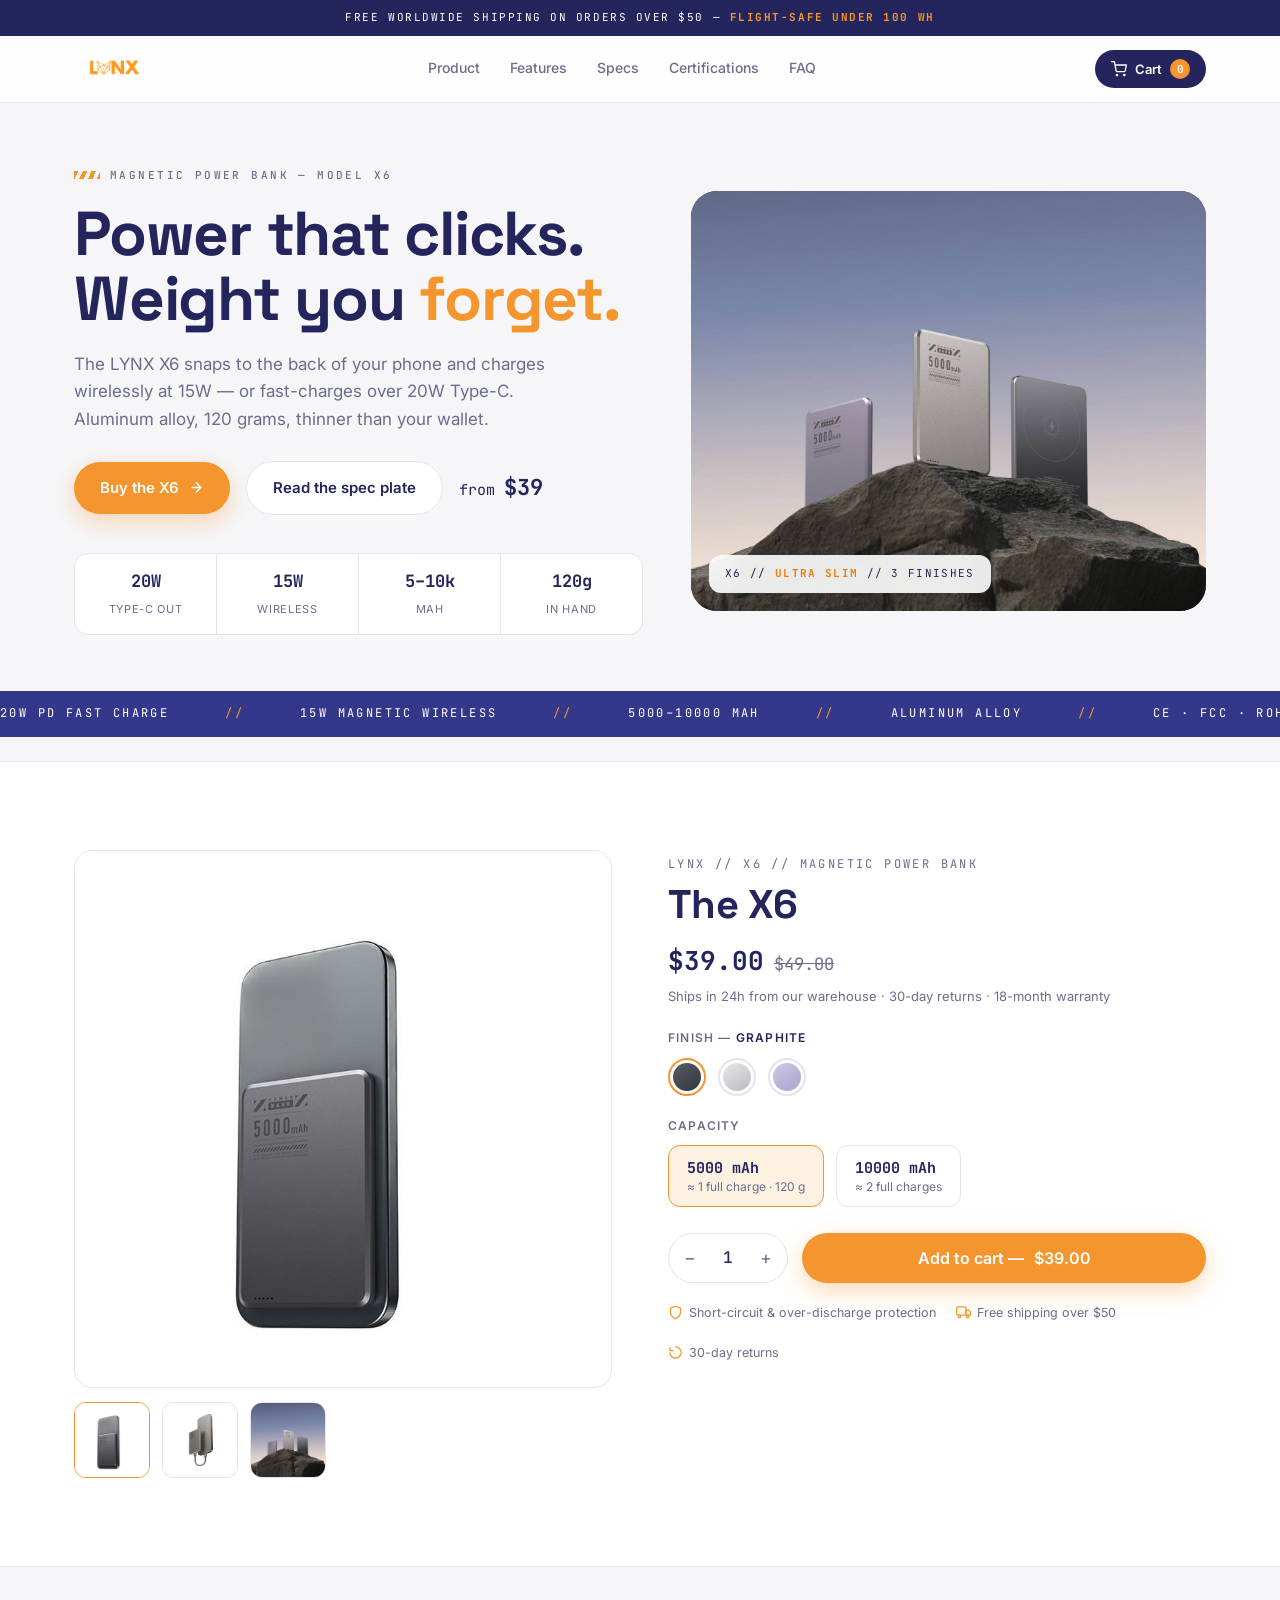
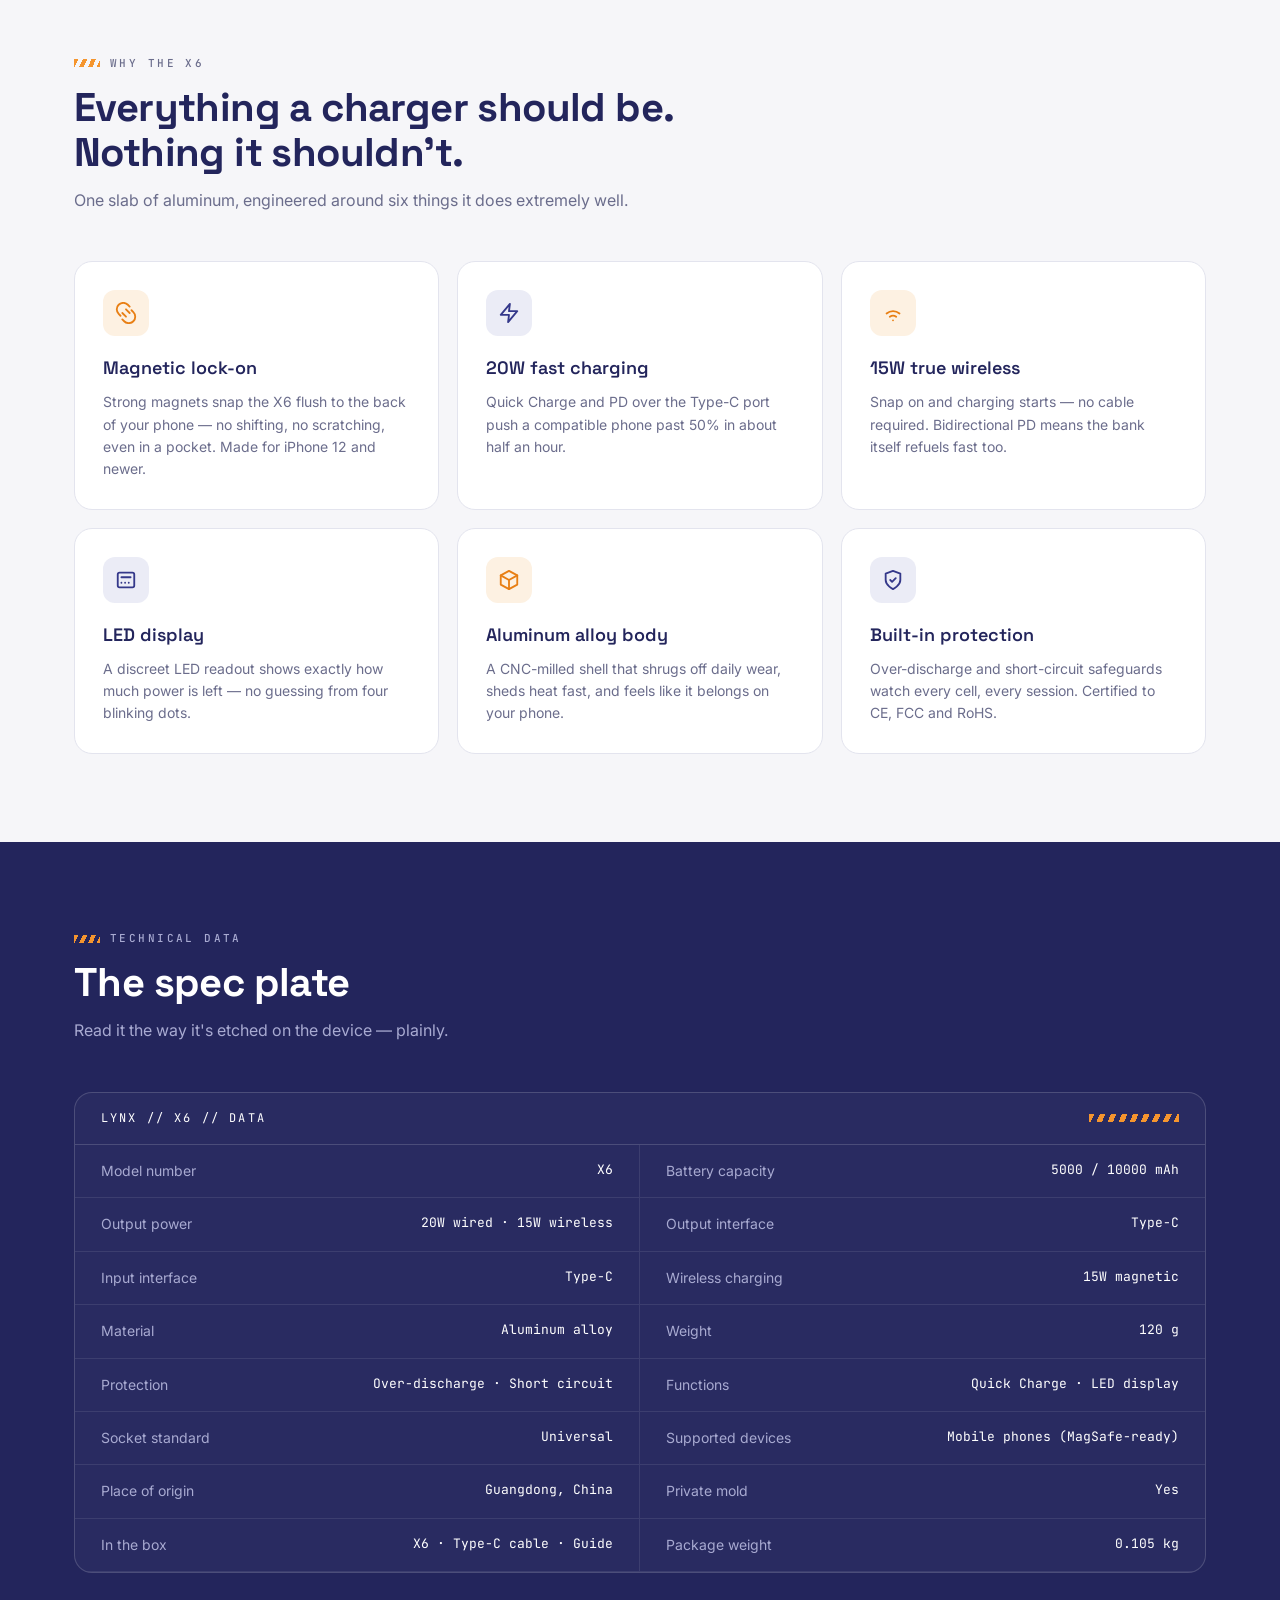
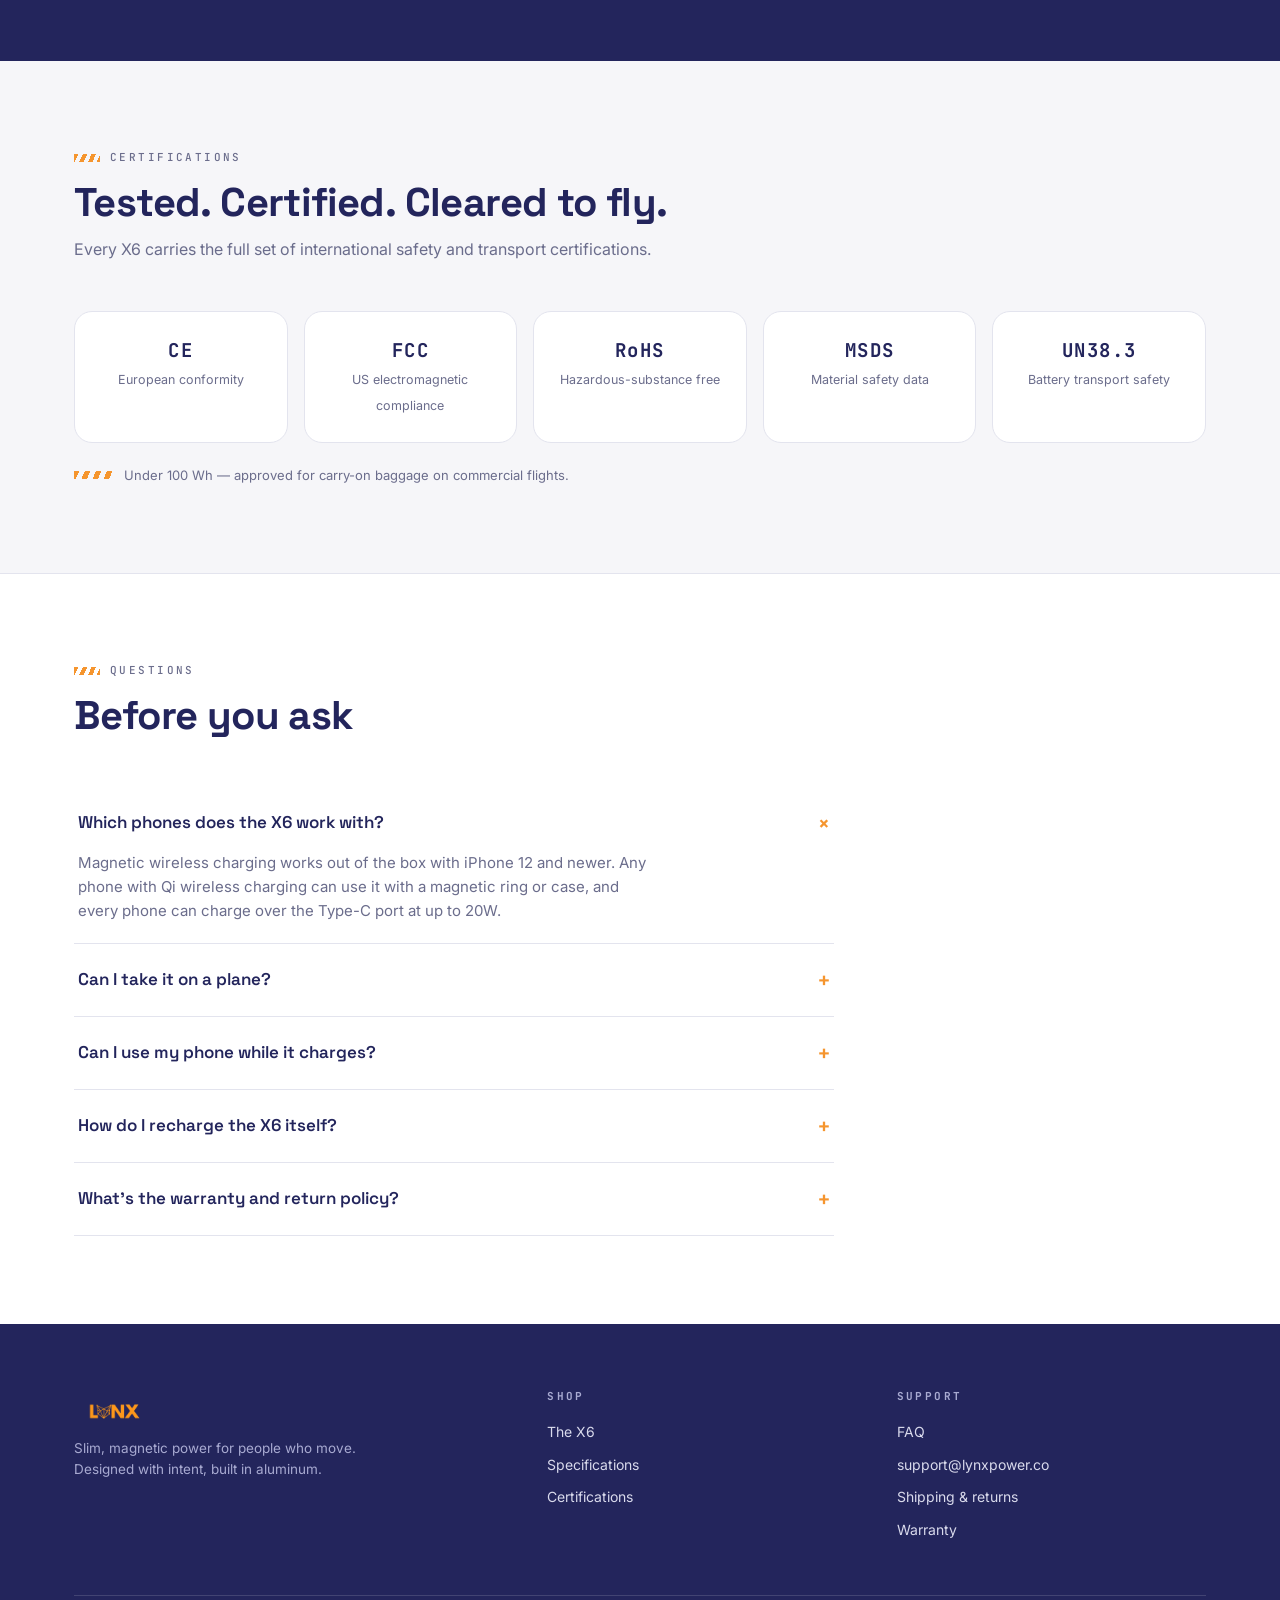
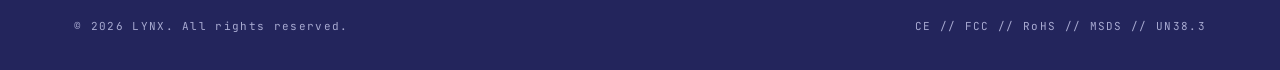
==== commit f8e4631b: "Rename footer class from 'foot-brand' to 'brand'" ====
--- a/index.html
+++ b/index.html
@@ -529,7 +529,7 @@
   <div class="wrap">
     <div class="foot-grid">
       <div>
-        <div class="foot-brand">
+        <div class="brand">
           <img src="images/logo.png" alt="Lynx Logo">
         </div>
         <p>Slim, magnetic power for people who move. Designed with intent, built in aluminum.</p>
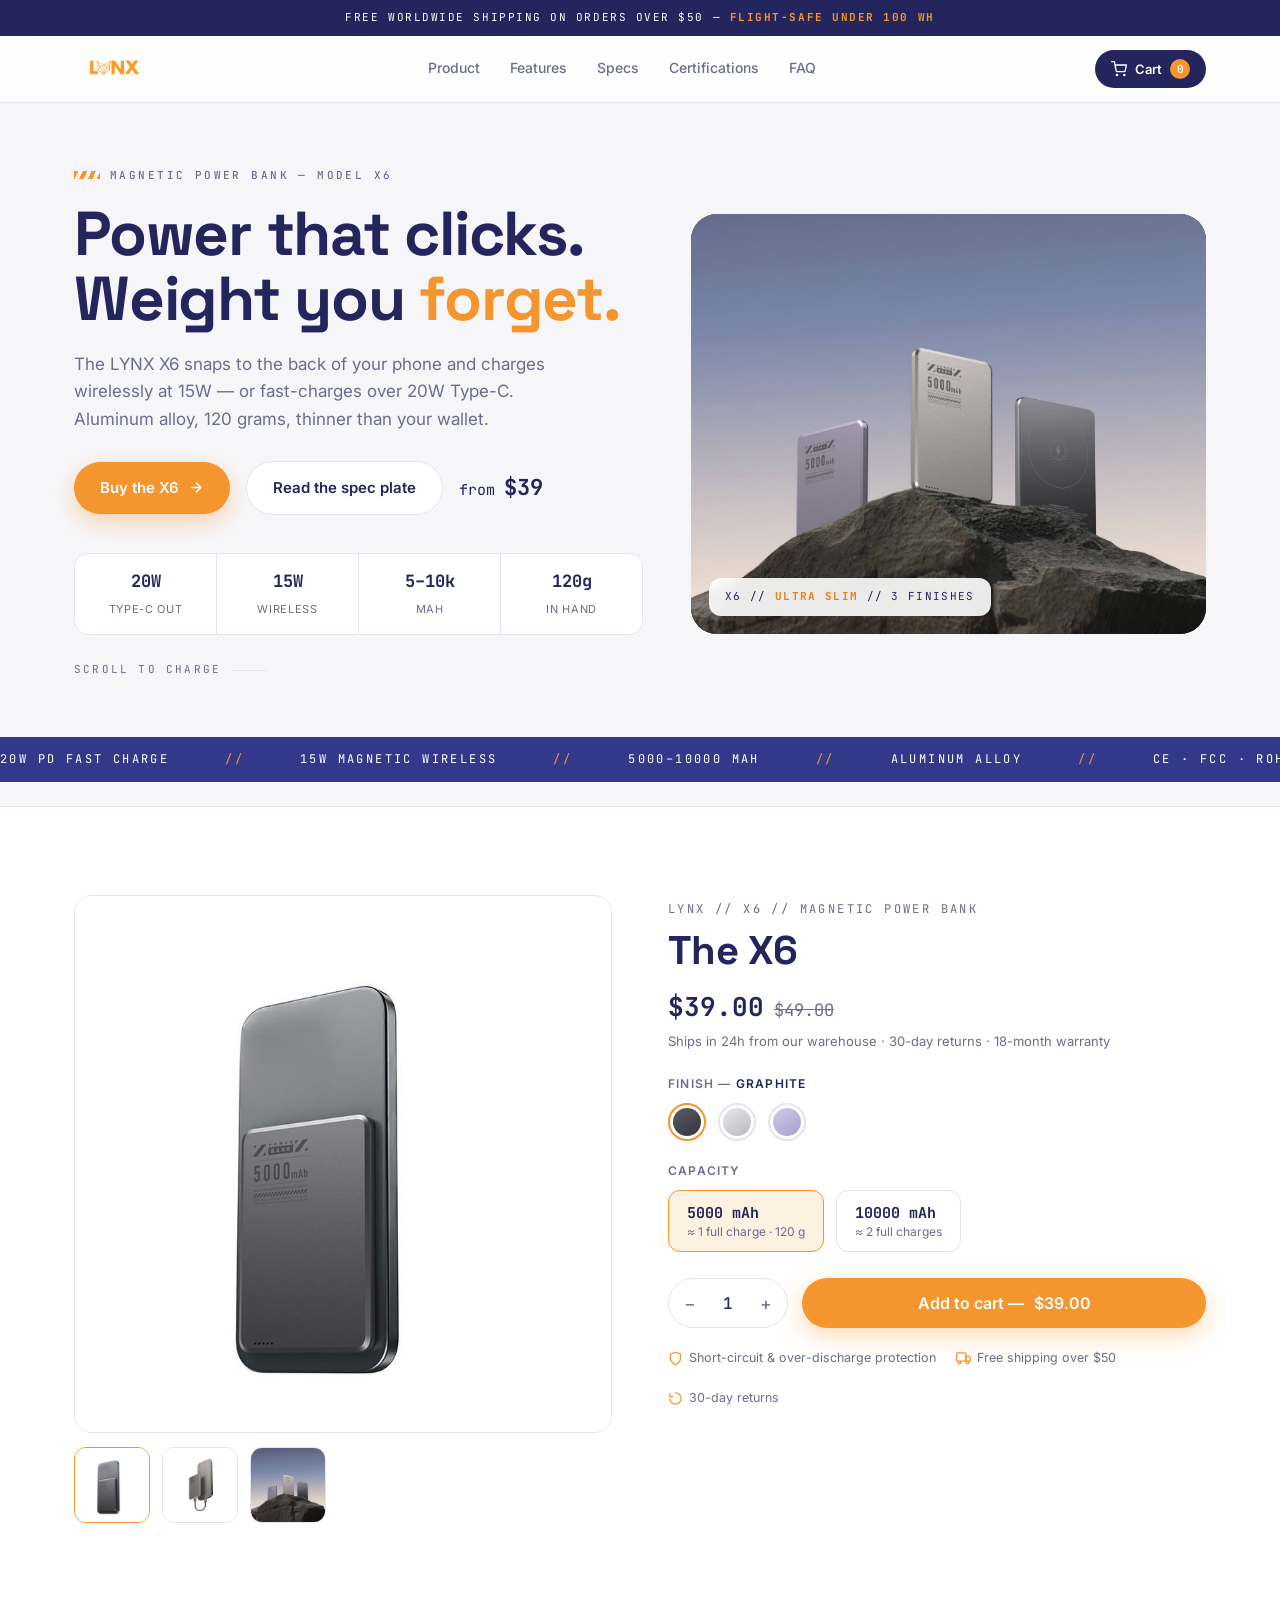
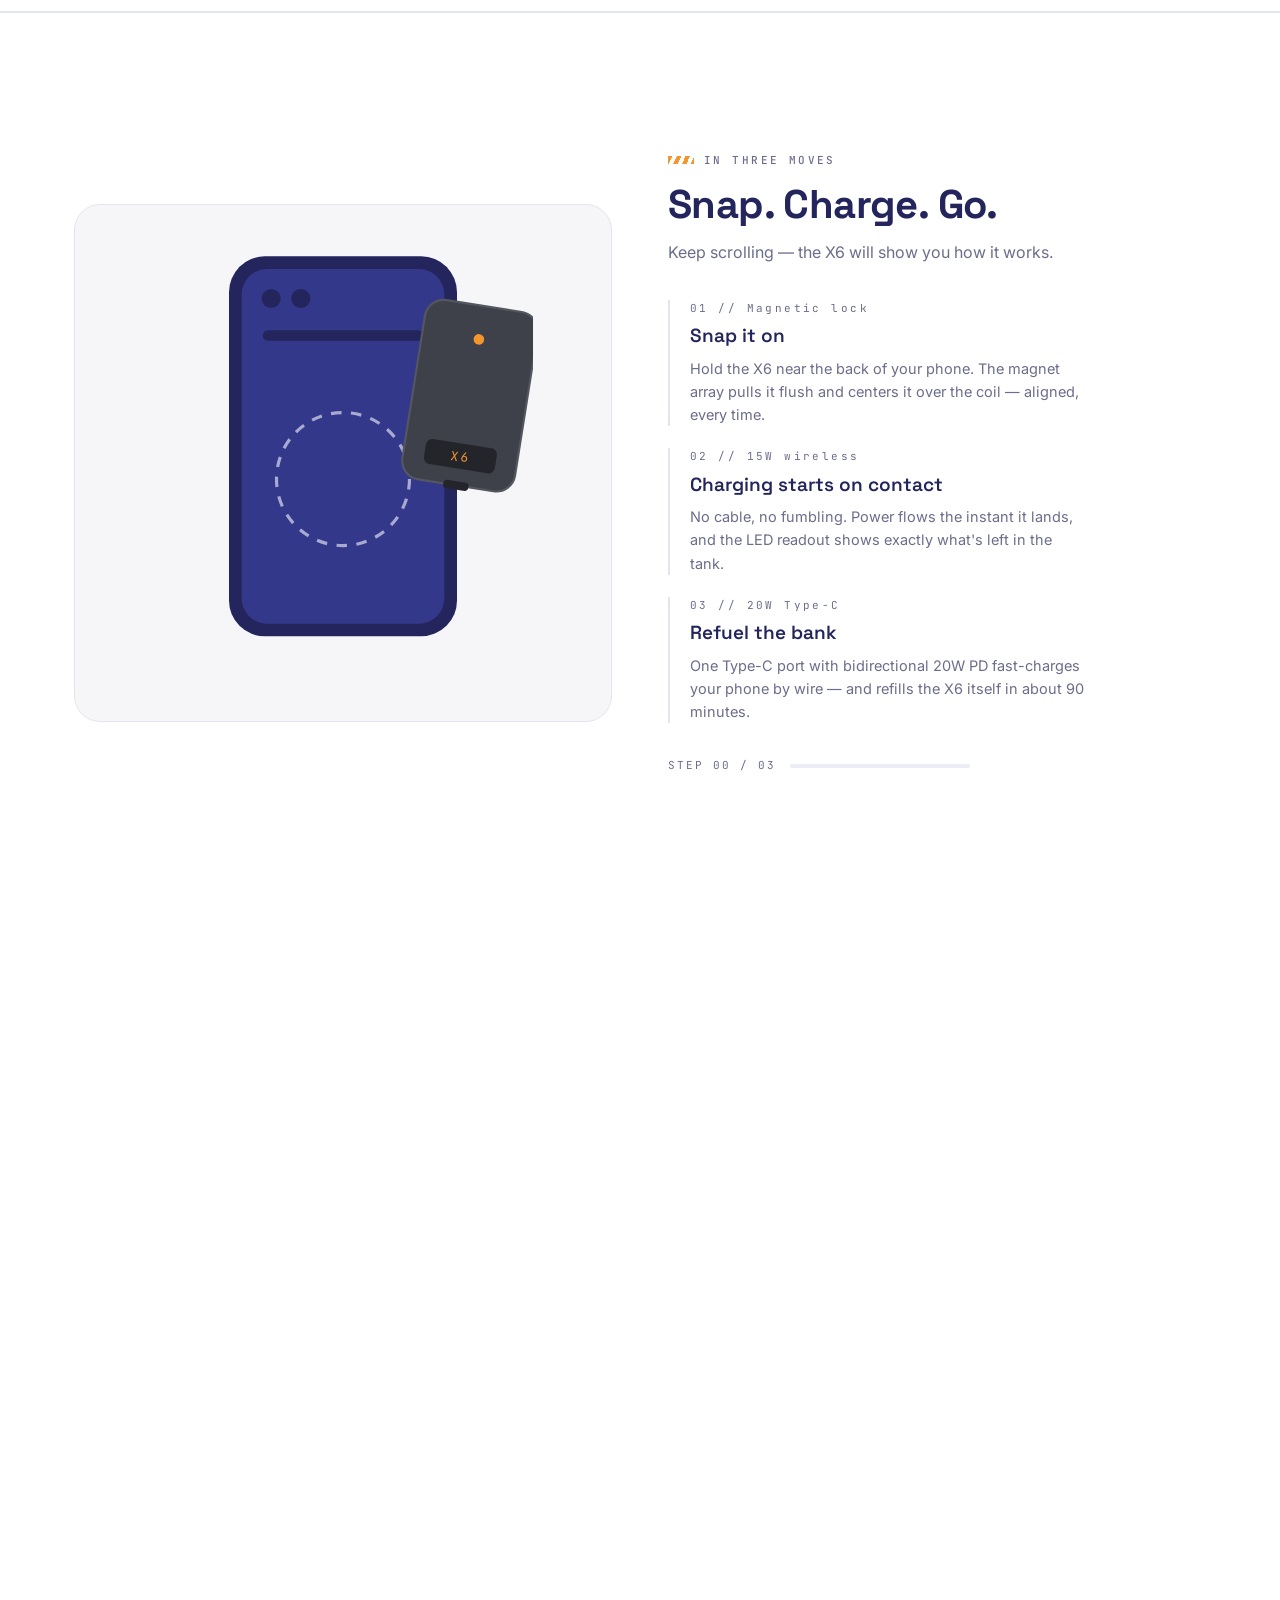
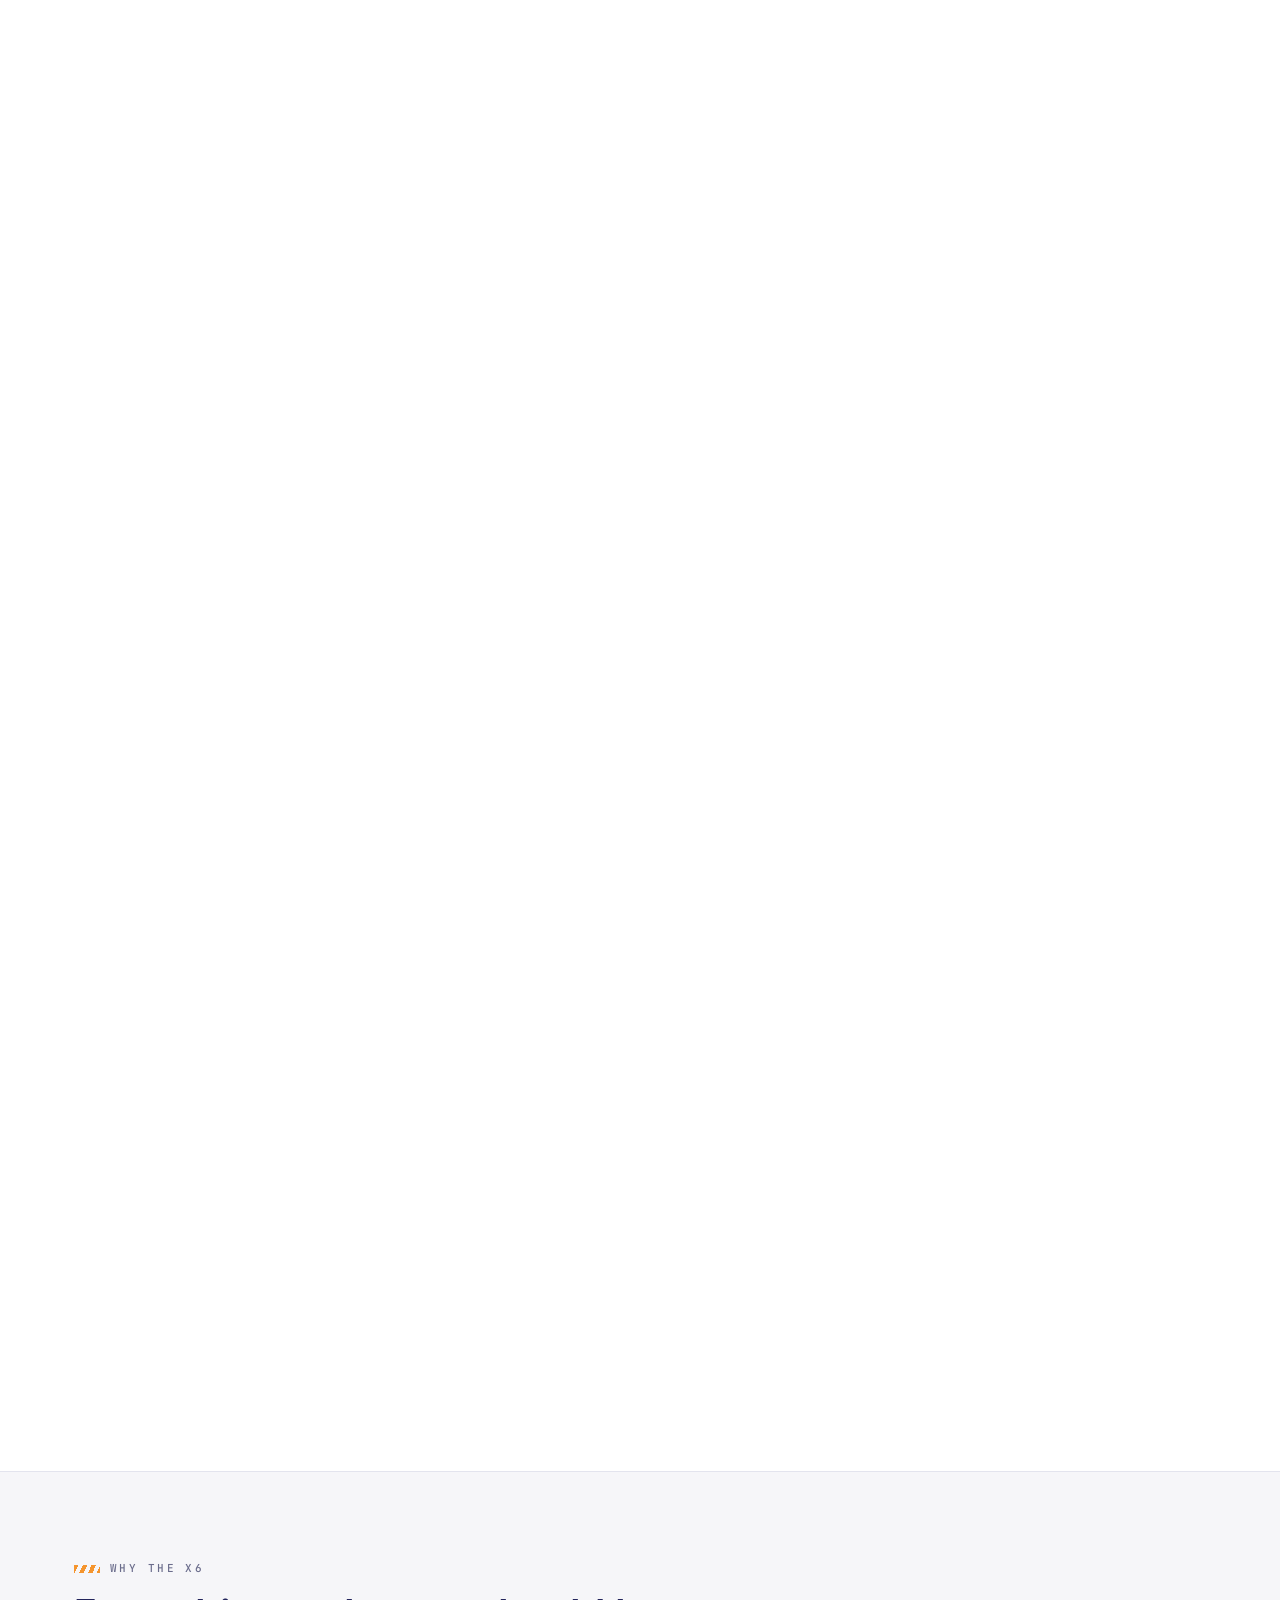
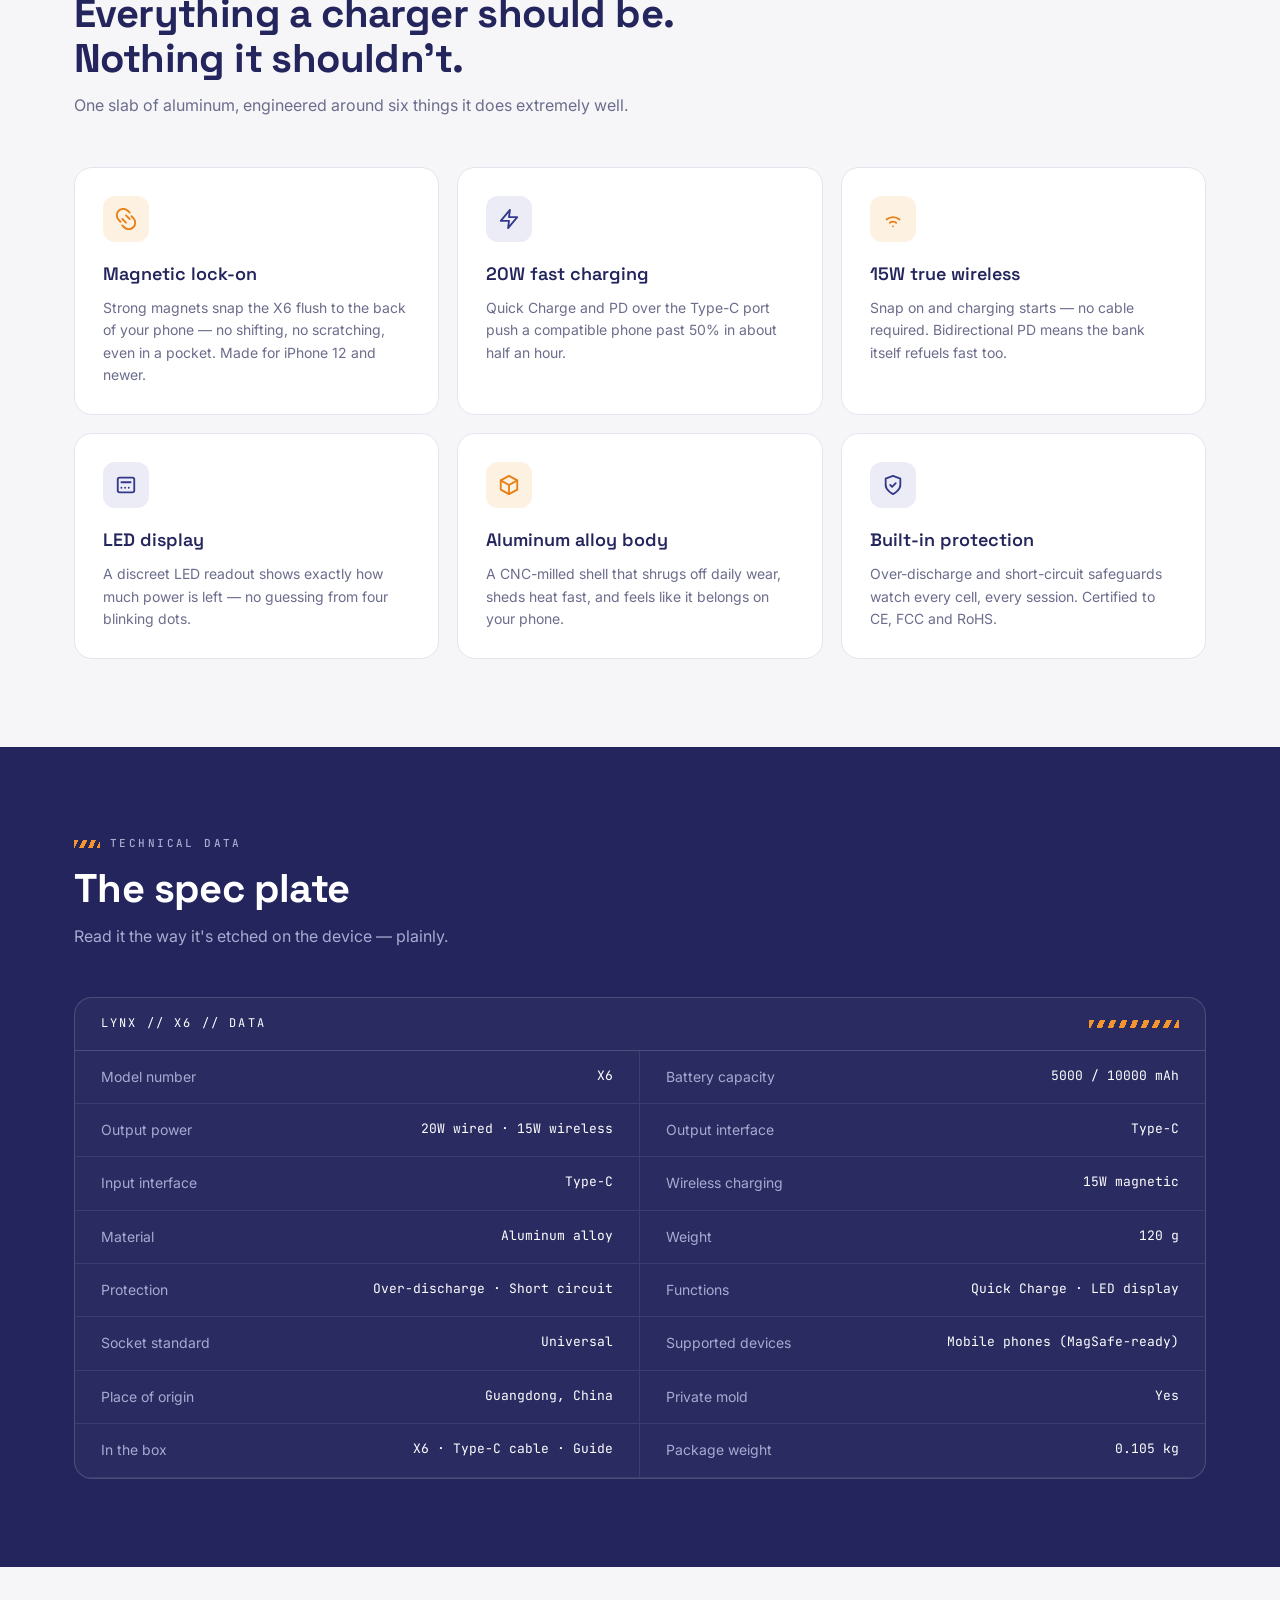
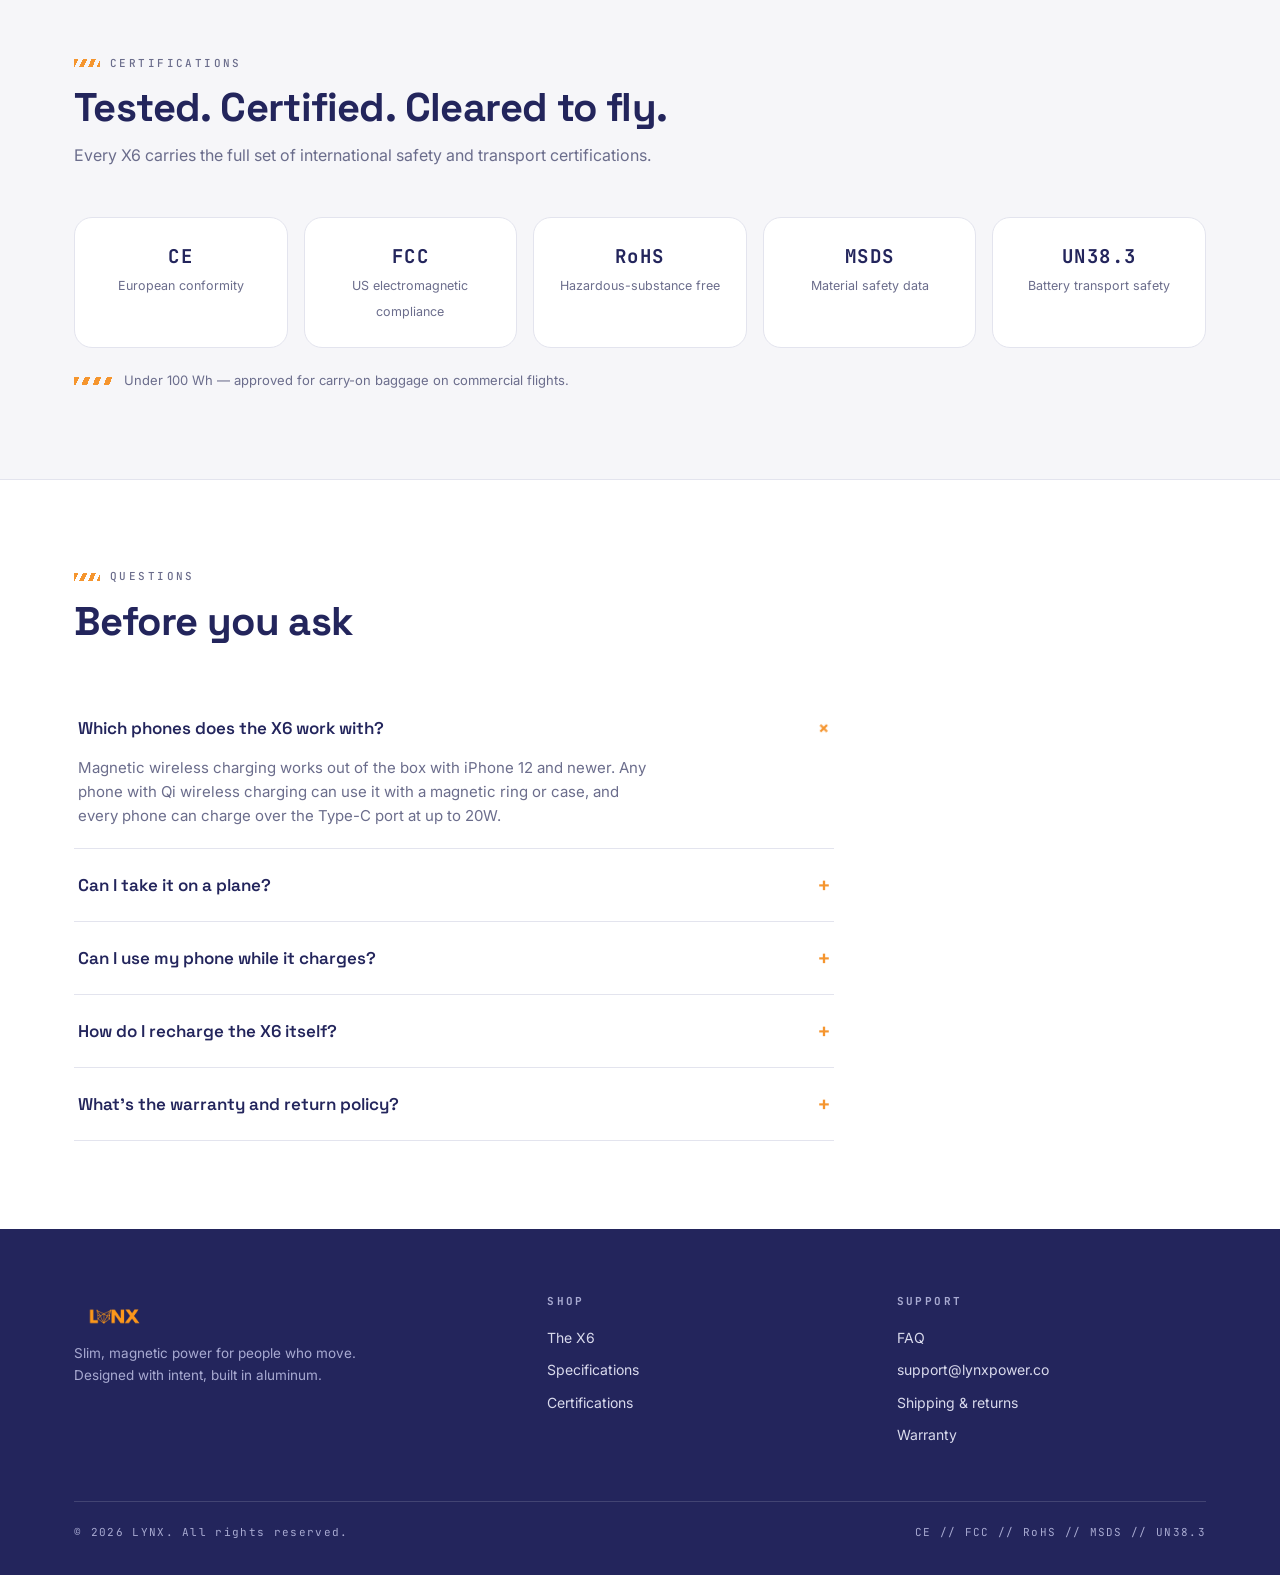
==== commit 1ffea124: "Add files via upload" ====
--- a/index.html
+++ b/index.html
@@ -78,7 +78,7 @@
 .strip-track{display:flex;gap:56px;white-space:nowrap;font-family:var(--font-m);font-size:12px;letter-spacing:.2em;text-transform:uppercase;animation:mq 26s linear infinite;width:max-content}
 .strip-track span::after{content:"//";color:var(--orange);margin-left:56px}
 @keyframes mq{to{transform:translateX(-50%)}}
-@media (prefers-reduced-motion:reduce){.strip-track{animation:none}.reveal{opacity:1!important;transform:none!important}}
+@media (prefers-reduced-motion:reduce){.strip-track{animation:none}.reveal{opacity:1!important;transform:none!important}.hero .eyebrow,.hero h1,.hero p.lede,.hero-cta,.hero-stats,.scroll-cue{animation:none!important;opacity:1!important;transform:none!important}.scroll-cue i::after,.sc-rings circle,.sc-mag,.charge-hud.full .ch-batt i{animation:none!important}.sc-bank,.sc-cable,.sc-charge-fill{transition:none!important}.plate .spec-row{opacity:1!important;transform:none!important;transition:none!important}.feat,.cert{transition-delay:0s!important}.hero-visual img{transform:none!important}}
 
 /* ---------- sections ---------- */
 section{padding:88px 0}
@@ -254,6 +254,114 @@
 .reveal{opacity:0;transform:translateY(22px);transition:opacity .6s ease,transform .6s ease}
 .reveal.in{opacity:1;transform:none}
 
+/* ================= interactivity layer ================= */
+
+/* ---- hero entrance ---- */
+@keyframes riseIn{from{opacity:0;transform:translateY(18px)}to{opacity:1;transform:none}}
+.hero .eyebrow,.hero h1,.hero p.lede,.hero-cta,.hero-stats,.scroll-cue{opacity:0;animation:riseIn .7s cubic-bezier(.2,.7,.2,1) forwards}
+.hero h1{animation-delay:.08s}
+.hero p.lede{animation-delay:.16s}
+.hero-cta{animation-delay:.24s}
+.hero-stats{animation-delay:.32s}
+.scroll-cue{animation-delay:.46s}
+.hero-visual img{will-change:transform;transform:scale(1.06)}
+
+/* ---- scroll cue ---- */
+.scroll-cue{display:inline-flex;align-items:center;gap:12px;margin-top:26px;font-family:var(--font-m);font-size:11px;letter-spacing:.2em;text-transform:uppercase;color:var(--muted)}
+.scroll-cue:hover{color:var(--ink)}
+.scroll-cue i{width:34px;height:1.5px;background:var(--line);position:relative;overflow:hidden;display:block}
+.scroll-cue i::after{content:"";position:absolute;inset:0;background:var(--orange);transform:translateX(-100%);animation:cueSlide 2s cubic-bezier(.6,0,.3,1) infinite}
+@keyframes cueSlide{0%{transform:translateX(-100%)}55%{transform:translateX(0)}100%{transform:translateX(100%)}}
+
+/* ---- charge HUD (scroll = charging) ---- */
+.charge-hud{position:fixed;left:18px;bottom:18px;z-index:70;display:flex;align-items:center;gap:10px;background:rgba(255,255,255,.92);backdrop-filter:blur(8px);border:1px solid var(--line);border-radius:999px;padding:8px 15px 8px 12px;font-family:var(--font-m);font-size:11px;letter-spacing:.14em;color:var(--ink);box-shadow:0 10px 26px rgba(35,37,92,.12);opacity:0;transform:translateY(10px);transition:opacity .4s,transform .4s}
+.charge-hud.on{opacity:1;transform:none}
+.charge-hud b{color:var(--orange-deep);font-weight:700;min-width:3ch;display:inline-block;text-align:right}
+.ch-batt{width:30px;height:15px;border:2px solid var(--ink);border-radius:4px;position:relative;padding:2px;box-sizing:border-box}
+.ch-batt::after{content:"";position:absolute;right:-5px;top:50%;transform:translateY(-50%);width:3px;height:7px;background:var(--ink);border-radius:0 2px 2px 0}
+.ch-batt i{display:block;height:100%;width:0%;background:var(--orange);border-radius:1.5px;transition:width .12s linear}
+.charge-hud.full .ch-batt i,.charge-hud.full b{filter:none}
+.charge-hud.full{border-color:var(--orange)}
+.charge-hud.full .ch-batt i{animation:fullPulse 1.4s ease-in-out infinite}
+@keyframes fullPulse{0%,100%{opacity:1}50%{opacity:.55}}
+
+/* ---- scroll story (Snap. Charge. Go.) ---- */
+.story{height:340vh;padding:0;background:#fff;border-top:1px solid var(--line);border-bottom:1px solid var(--line)}
+.story-pin{position:sticky;top:0;height:100vh;height:100svh;display:flex;align-items:center;overflow:hidden}
+.story-grid{display:grid;grid-template-columns:1fr 1fr;gap:56px;align-items:center;width:100%}
+.story-scene{border-radius:26px;background:var(--paper);border:1px solid var(--line);display:grid;place-items:center;padding:26px;max-height:76svh}
+.story-scene svg{width:100%;max-width:380px;height:auto;max-height:70svh}
+.story-copy .sec-head{margin-bottom:34px}
+.story-steps{display:flex;flex-direction:column;gap:22px}
+.story-step{border-left:2px solid var(--line);padding-left:20px;opacity:.35;transition:opacity .4s,border-color .4s}
+.story-step .ss-no{font-family:var(--font-m);font-size:11px;letter-spacing:.22em;color:var(--muted);display:block;margin-bottom:4px}
+.story-step h3{font-family:var(--font-d);font-size:19px;font-weight:600;margin-bottom:5px}
+.story-step p{font-size:14.5px;color:var(--muted);max-width:44ch}
+#story[data-step="1"] .story-step[data-s="1"],
+#story[data-step="2"] .story-step[data-s="2"],
+#story[data-step="3"] .story-step[data-s="3"]{opacity:1;border-color:var(--orange)}
+#story[data-step="1"] .story-step[data-s="1"] .ss-no,
+#story[data-step="2"] .story-step[data-s="2"] .ss-no,
+#story[data-step="3"] .story-step[data-s="3"] .ss-no{color:var(--orange-deep)}
+.story-meter{margin-top:34px;display:flex;align-items:center;gap:14px;font-family:var(--font-m);font-size:11px;letter-spacing:.18em;color:var(--muted)}
+.story-meter .sm-track{flex:1;max-width:180px;height:4px;background:var(--indigo-soft);border-radius:99px;overflow:hidden}
+.story-meter .sm-track i{display:block;height:100%;width:0%;background:var(--orange);border-radius:99px}
+
+/* scene state machine */
+.sc-bank{transform:translate(120px,-80px) rotate(9deg);transform-box:fill-box;transform-origin:center;transition:transform .9s cubic-bezier(.2,.75,.2,1)}
+#story[data-step="1"] .sc-bank,#story[data-step="2"] .sc-bank,#story[data-step="3"] .sc-bank{transform:none}
+.sc-mag{transition:stroke .4s;animation:magSpin 14s linear infinite;transform-box:fill-box;transform-origin:center}
+#story[data-step="1"] .sc-mag{stroke:var(--orange)}
+@keyframes magSpin{to{transform:rotate(360deg)}}
+.sc-rings circle{fill:none;stroke:var(--orange);stroke-width:2.5;opacity:0;transform-box:fill-box;transform-origin:center}
+#story[data-step="2"] .sc-rings circle{animation:ripple 1.9s ease-out infinite}
+#story[data-step="2"] .sc-rings circle:nth-child(2){animation-delay:.48s}
+#story[data-step="2"] .sc-rings circle:nth-child(3){animation-delay:.96s}
+@keyframes ripple{0%{opacity:.75;transform:scale(.7)}100%{opacity:0;transform:scale(1.18)}}
+.sc-charge-fill{transform:scaleX(0);transform-box:fill-box;transform-origin:left;transition:transform 1.6s ease .2s}
+#story[data-step="2"] .sc-charge-fill,#story[data-step="3"] .sc-charge-fill{transform:scaleX(1)}
+.sc-cable{stroke-dasharray:1;stroke-dashoffset:1;transition:stroke-dashoffset .9s ease}
+#story[data-step="3"] .sc-cable{stroke-dashoffset:0}
+.sc-led{font-family:var(--font-m);font-size:12px;letter-spacing:.1em;fill:var(--orange)}
+
+/* ---- desktop gallery becomes a drag/swipe snap track ---- */
+@media(min-width:921px){
+  .gallery-main{display:flex;overflow-x:auto;scroll-snap-type:x mandatory;scrollbar-width:none;cursor:grab}
+  .gallery-main::-webkit-scrollbar{display:none}
+  .gallery-main.dragging{cursor:grabbing;scroll-snap-type:none}
+  .gallery-main .slide{position:static;inset:auto;flex:0 0 100%;height:100%;opacity:1;scroll-snap-align:center;transition:none;user-select:none;-webkit-user-drag:none}
+}
+
+/* ---- staggered reveals ---- */
+.feat-grid .feat:nth-child(2),.cert-row .cert:nth-child(2){transition-delay:.07s}
+.feat-grid .feat:nth-child(3),.cert-row .cert:nth-child(3){transition-delay:.14s}
+.feat-grid .feat:nth-child(4),.cert-row .cert:nth-child(4){transition-delay:.21s}
+.feat-grid .feat:nth-child(5),.cert-row .cert:nth-child(5){transition-delay:.28s}
+.feat-grid .feat:nth-child(6){transition-delay:.35s}
+
+/* ---- spec plate data stream ---- */
+.plate .spec-row{opacity:0;transform:translateX(-10px);transition:opacity .5s ease,transform .5s ease;transition-delay:calc(var(--i,0)*55ms)}
+.plate.stream .spec-row{opacity:1;transform:none}
+
+/* ---- FAQ open animation ---- */
+details[open] p{animation:faqIn .32s ease}
+@keyframes faqIn{from{opacity:0;transform:translateY(-6px)}to{opacity:1;transform:none}}
+
+/* ---- story responsive ---- */
+@media(max-width:920px){
+  .story{height:300vh}
+  .story-grid{grid-template-columns:1fr;gap:18px;align-content:center}
+  .story-pin{align-items:stretch;padding:74px 0 18px}
+  .story-scene{padding:14px;max-height:none}
+  .story-scene svg{max-height:34svh}
+  .story-copy .sec-head{margin-bottom:18px}
+  .story-copy .sec-head p{display:none}
+  .story-step p{font-size:13.5px}
+  .story-steps{gap:14px}
+  .story-meter{margin-top:18px}
+  .charge-hud{left:12px;bottom:12px;padding:7px 12px 7px 10px;font-size:10px}
+}
+
 /* ---------- responsive ---------- */
 @media(max-width:920px){
   /* gallery becomes a swipable, snap-scrolling carousel */
@@ -328,11 +436,12 @@
         <span class="price-tag">from <b>$39</b></span>
       </div>
       <div class="hero-stats">
-        <div class="hstat"><b>20W</b><span>Type-C out</span></div>
-        <div class="hstat"><b>15W</b><span>Wireless</span></div>
+        <div class="hstat"><b data-count="20" data-suffix="W">20W</b><span>Type-C out</span></div>
+        <div class="hstat"><b data-count="15" data-suffix="W">15W</b><span>Wireless</span></div>
         <div class="hstat"><b>5–10k</b><span>mAh</span></div>
-        <div class="hstat"><b>120g</b><span>In hand</span></div>
-      </div>
+        <div class="hstat"><b data-count="120" data-suffix="g">120g</b><span>In hand</span></div>
+      </div>
+      <a href="#product" class="scroll-cue">Scroll to charge <i></i></a>
     </div>
     <div class="hero-visual reveal">
       <img data-k="hero" src="" alt="Three LYNX X6 power banks in lilac, silver and graphite standing on a rock at dusk" fetchpriority="high">
@@ -394,6 +503,74 @@
         <span><svg viewBox="0 0 24 24" fill="none" stroke-width="2" stroke-linecap="round" stroke-linejoin="round"><path d="M12 22s8-4 8-10V5l-8-3-8 3v7c0 6 8 10 8 10z"/></svg>Short-circuit &amp; over-discharge protection</span>
         <span><svg viewBox="0 0 24 24" fill="none" stroke-width="2" stroke-linecap="round" stroke-linejoin="round"><rect x="1" y="3" width="15" height="13" rx="2"/><path d="M16 8h4l3 3v5h-7z"/><circle cx="5.5" cy="18.5" r="2"/><circle cx="18.5" cy="18.5" r="2"/></svg>Free shipping over $50</span>
         <span><svg viewBox="0 0 24 24" fill="none" stroke-width="2" stroke-linecap="round" stroke-linejoin="round"><path d="M3 12a9 9 0 1 0 9-9"/><path d="M3 4v5h5"/></svg>30-day returns</span>
+      </div>
+    </div>
+  </div>
+</section>
+
+
+<!-- ======================= SCROLL STORY ======================= -->
+<section id="story" class="story" data-step="0">
+  <div class="story-pin">
+    <div class="wrap story-grid">
+      <div class="story-scene" aria-hidden="true">
+        <svg viewBox="0 0 360 440" xmlns="http://www.w3.org/2000/svg">
+          <!-- wireless ripples -->
+          <g class="sc-rings">
+            <circle cx="180" cy="235" r="82"/>
+            <circle cx="180" cy="235" r="106"/>
+            <circle cx="180" cy="235" r="130"/>
+          </g>
+          <!-- phone -->
+          <g class="sc-phone">
+            <rect x="72" y="24" width="216" height="360" rx="34" fill="#23255C"/>
+            <rect x="84" y="36" width="192" height="336" rx="24" fill="#34388A"/>
+            <circle cx="112" cy="64" r="9" fill="#23255C"/>
+            <circle cx="140" cy="64" r="9" fill="#23255C"/>
+            <rect x="104" y="94" width="152" height="10" rx="5" fill="#23255C"/>
+            <rect class="sc-charge-fill" x="104" y="94" width="152" height="10" rx="5" fill="#F5952E"/>
+            <circle class="sc-mag" cx="180" cy="235" r="63" fill="none" stroke="#A8AAD1" stroke-width="3" stroke-dasharray="10 9"/>
+          </g>
+          <!-- type-c cable -->
+          <path class="sc-cable" pathLength="1" d="M180 328 C180 384 118 390 88 434" fill="none" stroke="#F5952E" stroke-width="7" stroke-linecap="round"/>
+          <!-- powerbank -->
+          <g class="sc-bank">
+            <rect x="126" y="150" width="108" height="172" rx="18" fill="#3E4149"/>
+            <rect x="126" y="150" width="108" height="172" rx="18" fill="none" stroke="#54575F" stroke-width="2"/>
+            <circle cx="180" cy="182" r="5" fill="#F5952E"/>
+            <rect x="146" y="282" width="68" height="24" rx="6" fill="#23252B"/>
+            <text class="sc-led" id="scLed" x="180" y="299" text-anchor="middle">X6</text>
+            <rect x="168" y="318" width="24" height="8" rx="3" fill="#23252B"/>
+          </g>
+        </svg>
+      </div>
+      <div class="story-copy">
+        <div class="sec-head">
+          <div class="eyebrow">In three moves</div>
+          <h2>Snap. Charge. Go.</h2>
+          <p>Keep scrolling — the X6 will show you how it works.</p>
+        </div>
+        <div class="story-steps">
+          <div class="story-step" data-s="1">
+            <span class="ss-no">01 // Magnetic lock</span>
+            <h3>Snap it on</h3>
+            <p>Hold the X6 near the back of your phone. The magnet array pulls it flush and centers it over the coil — aligned, every time.</p>
+          </div>
+          <div class="story-step" data-s="2">
+            <span class="ss-no">02 // 15W wireless</span>
+            <h3>Charging starts on contact</h3>
+            <p>No cable, no fumbling. Power flows the instant it lands, and the LED readout shows exactly what's left in the tank.</p>
+          </div>
+          <div class="story-step" data-s="3">
+            <span class="ss-no">03 // 20W Type-C</span>
+            <h3>Refuel the bank</h3>
+            <p>One Type-C port with bidirectional 20W PD fast-charges your phone by wire — and refills the X6 itself in about 90 minutes.</p>
+          </div>
+        </div>
+        <div class="story-meter">
+          <span id="storyLabel">STEP 00 / 03</span>
+          <div class="sm-track"><i id="storyBar"></i></div>
+        </div>
       </div>
     </div>
   </div>
@@ -649,6 +826,11 @@
       <button class="btn btn-ghost" id="continueShopping">Continue shopping</button>
     </div>
   </div>
+</div>
+
+<div class="charge-hud" id="chargeHud" aria-hidden="true">
+  <div class="ch-batt"><i id="chFill"></i></div>
+  <span><b id="chPct">0</b>% <span id="chMsg">CHARGING</span></span>
 </div>
 
 <div class="toast" id="toast"><b>✓</b><span id="toastMsg">Added to cart</span></div>
@@ -832,6 +1014,108 @@
     clearTimeout(tt); tt=setTimeout(()=>$('#toast').classList.remove('show'),2600);
   }
 
+
+  /* ================= interactivity layer ================= */
+  const RM = matchMedia('(prefers-reduced-motion: reduce)').matches;
+
+  /* ---- charge HUD: scrolling charges the battery ---- */
+  const chHud=$('#chargeHud'),chFill=$('#chFill'),chPct=$('#chPct'),chMsg=$('#chMsg');
+  function updCharge(){
+    const max=document.documentElement.scrollHeight-innerHeight;
+    const pct=Math.round(Math.min(1,max>0?scrollY/max:1)*100);
+    chFill.style.width=pct+'%';
+    chPct.textContent=pct;
+    chMsg.textContent=pct>=100?'FULLY CHARGED':'CHARGING';
+    chHud.classList.toggle('full',pct>=100);
+    chHud.classList.toggle('on',scrollY>120);
+  }
+
+  /* ---- scroll story: pinned scene advances with scroll ---- */
+  const story=$('#story'),storyBar=$('#storyBar'),storyLabel=$('#storyLabel'),scLed=$('#scLed');
+  const LED={0:'X6',1:'SNAP',2:'15W IN',3:'20W PD'};
+  function updStory(){
+    if(!story) return;
+    const r=story.getBoundingClientRect();
+    const total=r.height-innerHeight;
+    const prog=Math.min(1,Math.max(0,-r.top/total));
+    const step=r.top>0?0:Math.min(3,Math.floor(prog*3)+ (prog>=1?0:1));
+    if(story.dataset.step!==String(step)){
+      story.dataset.step=step;
+      scLed.textContent=LED[step];
+      storyLabel.textContent='STEP 0'+step+' / 03';
+    }
+    storyBar.style.width=(prog*100)+'%';
+  }
+
+  /* ---- hero parallax ---- */
+  const heroImg=document.querySelector('.hero-visual img');
+  function updParallax(){
+    if(RM||innerWidth<921||!heroImg) return;
+    heroImg.style.transform='translateY('+Math.min(scrollY*.07,80)+'px) scale(1.06)';
+  }
+
+  let raf;
+  function onScroll(){
+    cancelAnimationFrame(raf);
+    raf=requestAnimationFrame(()=>{updCharge();updStory();updParallax();});
+  }
+  addEventListener('scroll',onScroll,{passive:true});
+  addEventListener('resize',onScroll);
+  onScroll();
+
+  /* ---- count-up stats ---- */
+  const counters=$$('[data-count]');
+  if(RM){counters.forEach(el=>el.textContent=el.dataset.count+(el.dataset.suffix||''));}
+  else{
+    const cio=new IntersectionObserver(es=>es.forEach(e=>{
+      if(!e.isIntersecting) return;
+      const el=e.target;cio.unobserve(el);
+      const end=+el.dataset.count,suf=el.dataset.suffix||'',t0=performance.now(),dur=900;
+      requestAnimationFrame(function tick(t){
+        const p=Math.min(1,(t-t0)/dur);
+        el.textContent=Math.round(end*(1-Math.pow(1-p,3)))+suf;
+        if(p<1) requestAnimationFrame(tick);
+      });
+    }),{threshold:.6});
+    counters.forEach(el=>cio.observe(el));
+  }
+
+  /* ---- spec plate data stream ---- */
+  const plate=document.querySelector('.plate');
+  if(plate){
+    plate.querySelectorAll('.spec-row').forEach((row,i)=>row.style.setProperty('--i',i));
+    const pio=new IntersectionObserver(es=>es.forEach(e=>{
+      if(e.isIntersecting){plate.classList.add('stream');pio.disconnect();}
+    }),{threshold:.25});
+    pio.observe(plate);
+  }
+
+  /* ---- gallery: mouse drag-to-swipe on desktop ---- */
+  let gDown=false,gStartX=0,gStartL=0,gMoved=false;
+  galleryMain.addEventListener('pointerdown',e=>{
+    if(e.pointerType!=='mouse') return;
+    gDown=true;gMoved=false;gStartX=e.clientX;gStartL=galleryMain.scrollLeft;
+    galleryMain.setPointerCapture(e.pointerId);
+  });
+  galleryMain.addEventListener('pointermove',e=>{
+    if(!gDown) return;
+    const dx=e.clientX-gStartX;
+    if(Math.abs(dx)>4){gMoved=true;galleryMain.classList.add('dragging');}
+    galleryMain.scrollLeft=gStartL-dx;
+  });
+  function gEnd(){
+    if(!gDown) return;
+    gDown=false;galleryMain.classList.remove('dragging');
+    if(gMoved){ /* settle to nearest slide */
+      const w=galleryMain.clientWidth;
+      const i=Math.round(galleryMain.scrollLeft/w);
+      galleryMain.scrollTo({left:i*w,behavior:'smooth'});
+    }
+  }
+  galleryMain.addEventListener('pointerup',gEnd);
+  galleryMain.addEventListener('pointercancel',gEnd);
+  galleryMain.querySelectorAll('img').forEach(im=>im.draggable=false);
+
   /* reveal on scroll */
   const io=new IntersectionObserver(es=>es.forEach(e=>{if(e.isIntersecting){e.target.classList.add('in');io.unobserve(e.target)}}),{threshold:.12});
   $$('.reveal').forEach(el=>io.observe(el));
--- a/style.css
+++ b/style.css
@@ -1,4 +1,4 @@
-.brand img, .foot-brand img {
+.brand img{
     height: 50px;
     width: auto;
 }
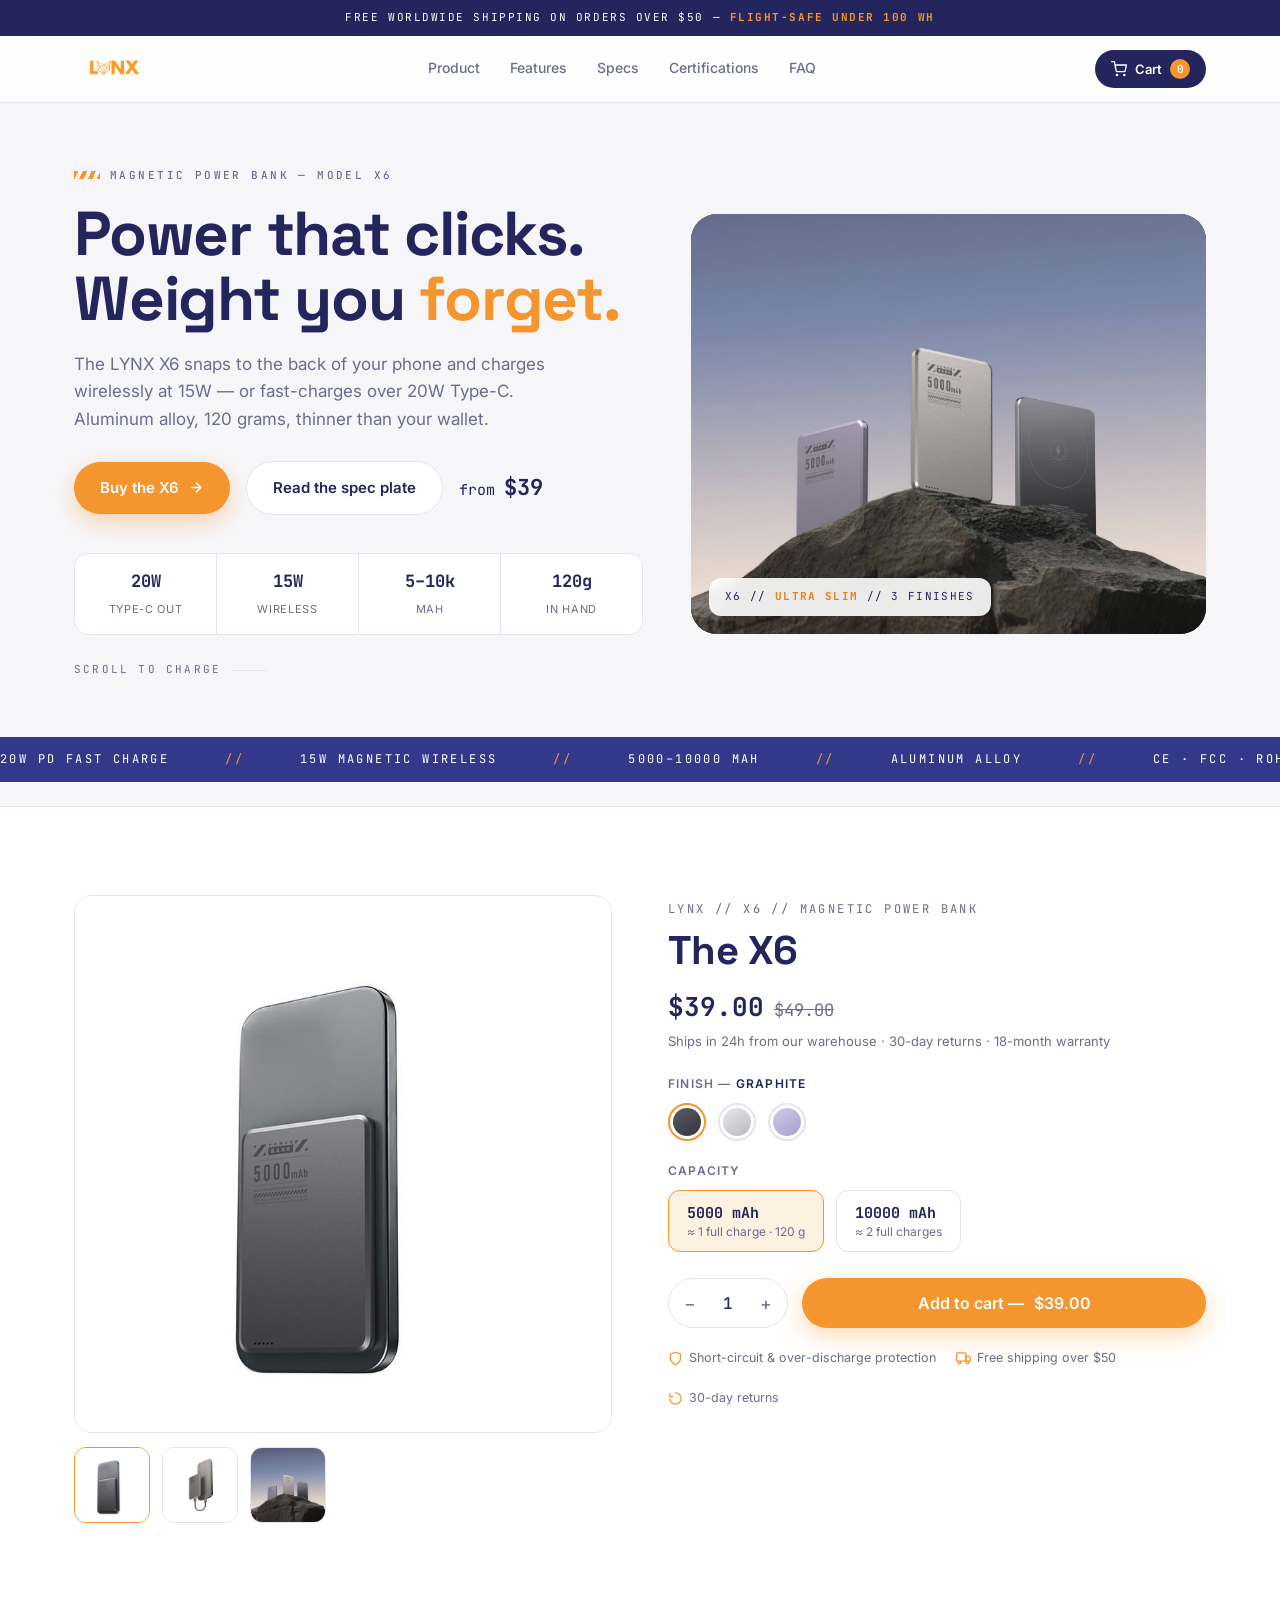
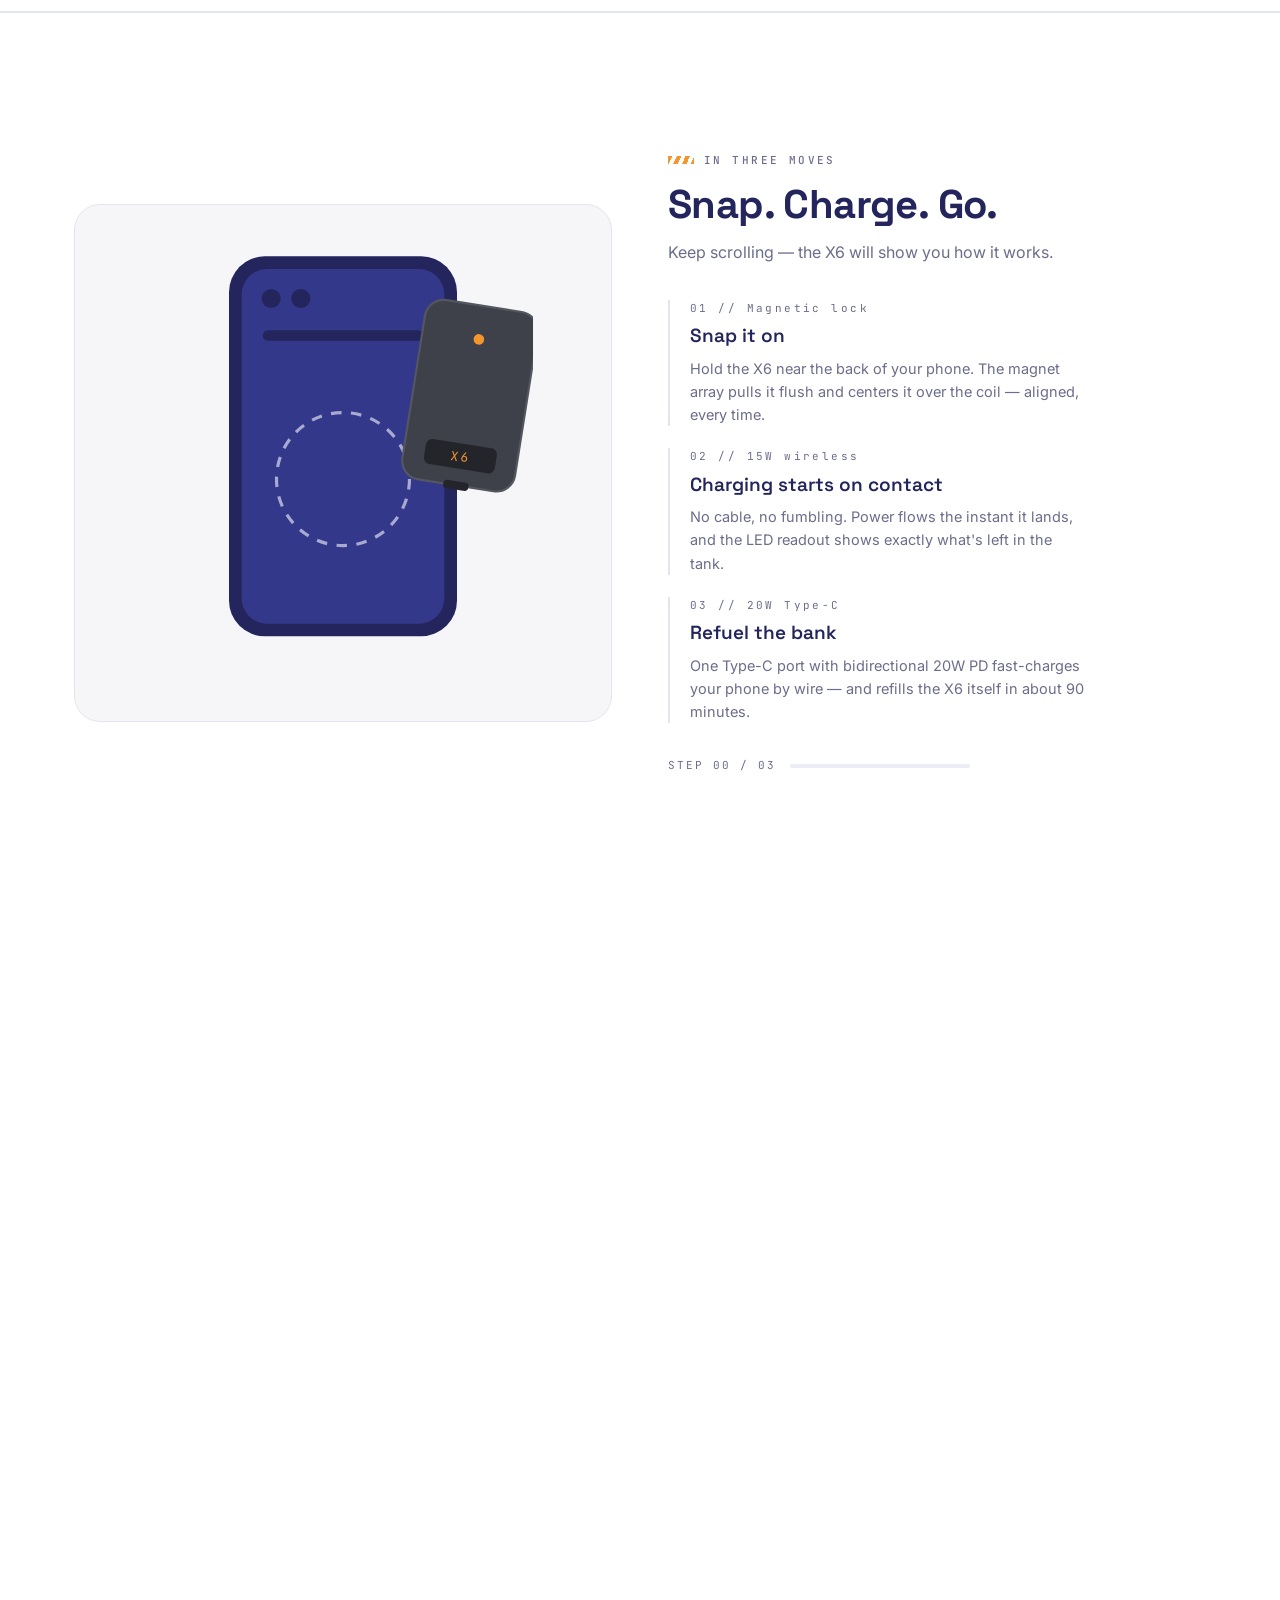
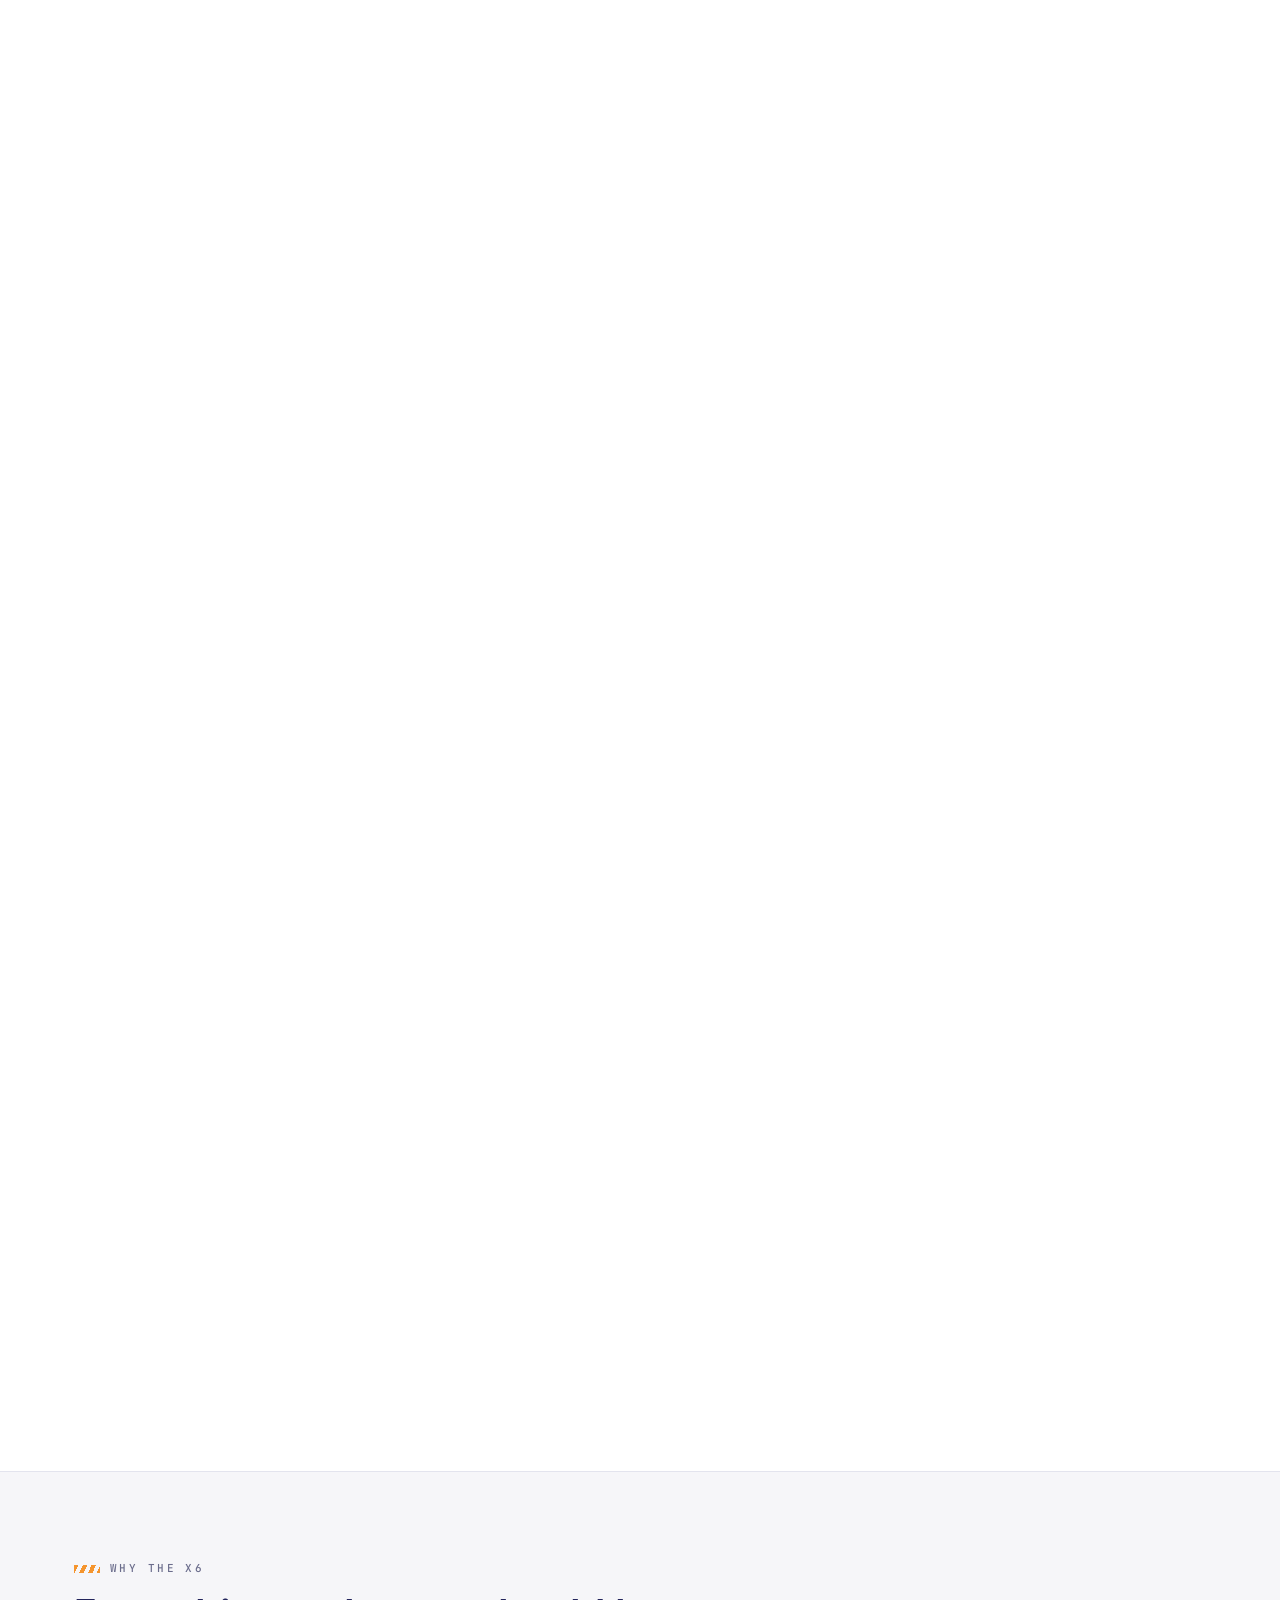
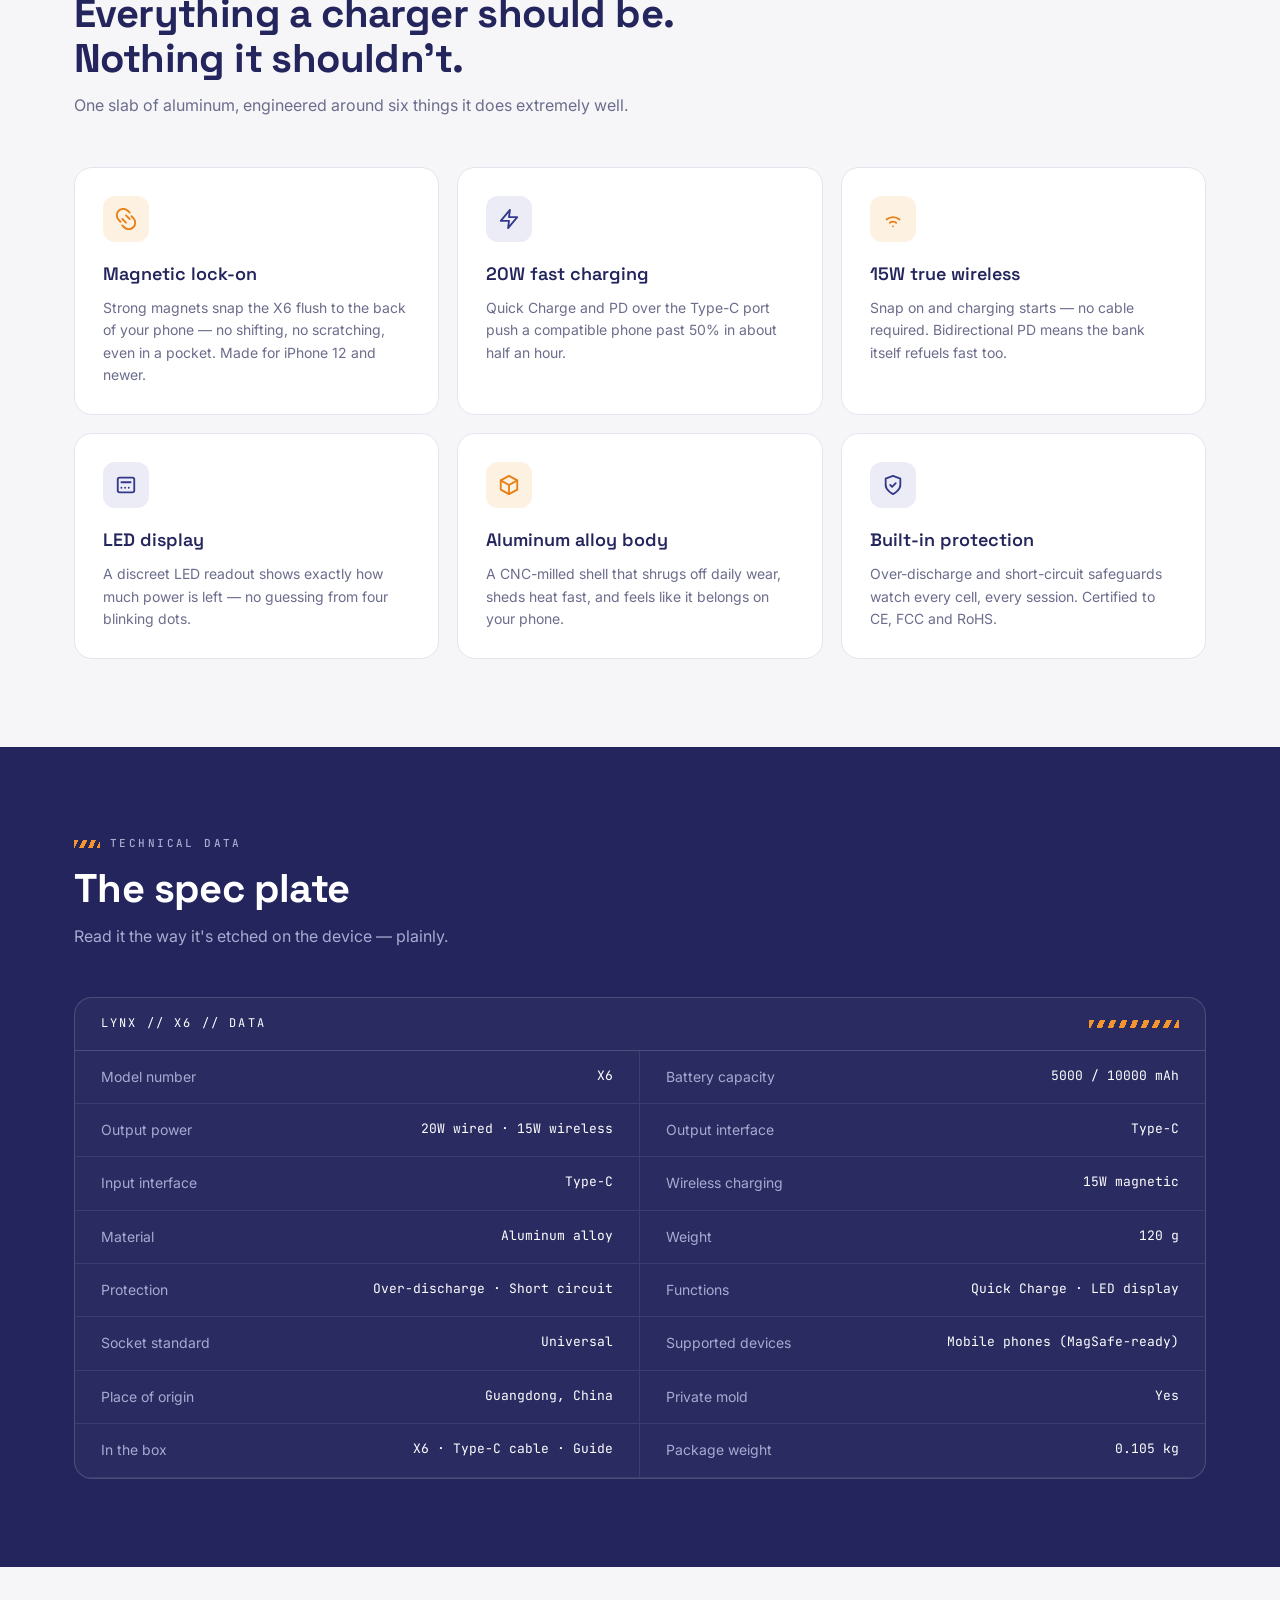
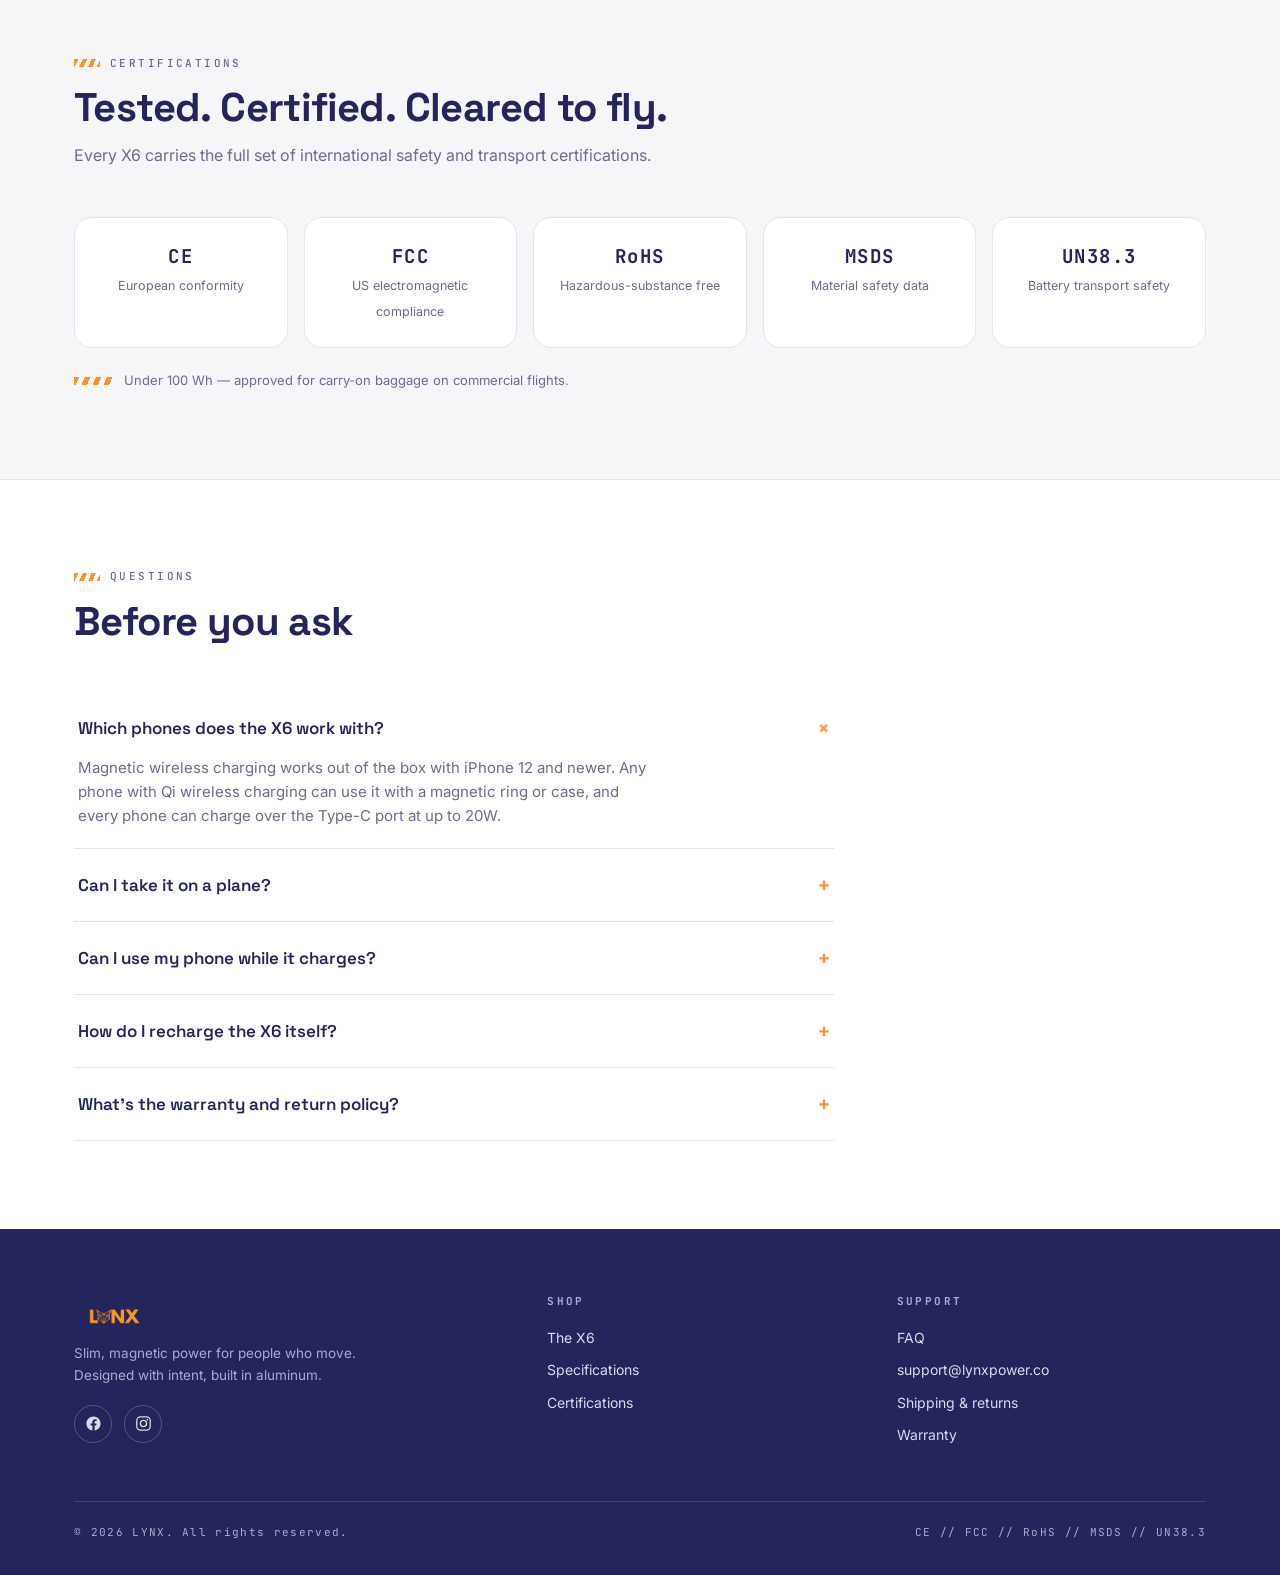
==== commit e5de9a93: "Add files via upload" ====
--- a/index.html
+++ b/index.html
@@ -174,6 +174,10 @@
 .foot-brand{display:flex;align-items:center;gap:10px;font-family:var(--font-d);font-weight:700;font-size:24px;letter-spacing:.06em;margin-bottom:14px}
 .foot-brand svg{width:30px;height:30px}
 .foot-grid p{font-size:13.5px;color:#A8AAD1;max-width:34ch}
+.foot-social{display:flex;gap:12px;margin-top:18px}
+.foot-social a{display:grid;place-items:center;width:38px;height:38px;border-radius:999px;border:1px solid rgba(255,255,255,.22);color:#D9DAEC;margin:0;transition:color .18s,border-color .18s,transform .18s}
+.foot-social a:hover{color:var(--orange);border-color:var(--orange);transform:translateY(-2px)}
+.foot-social svg{width:17px;height:17px}
 .foot-bottom{border-top:1px solid rgba(255,255,255,.14);padding-top:22px;display:flex;justify-content:space-between;font-family:var(--font-m);font-size:11px;letter-spacing:.12em;color:#A8AAD1;flex-wrap:wrap;gap:10px}
 
 /* ---------- cart drawer ---------- */
@@ -710,6 +714,14 @@
           <img src="images/logo.png" alt="Lynx Logo">
         </div>
         <p>Slim, magnetic power for people who move. Designed with intent, built in aluminum.</p>
+        <div class="foot-social">
+          <a href="https://facebook.com" target="_blank" rel="noopener" aria-label="LYNX on Facebook">
+            <svg viewBox="0 0 24 24" fill="currentColor" aria-hidden="true"><path d="M22 12.06C22 6.5 17.52 2 12 2S2 6.5 2 12.06C2 17.08 5.66 21.24 10.44 22v-7.03H7.9v-2.9h2.54V9.85c0-2.52 1.49-3.91 3.77-3.91 1.09 0 2.23.2 2.23.2v2.46h-1.26c-1.24 0-1.62.77-1.62 1.56v1.88h2.76l-.44 2.9h-2.32V22C18.34 21.24 22 17.08 22 12.06z"/></svg>
+          </a>
+          <a href="https://instagram.com" target="_blank" rel="noopener" aria-label="LYNX on Instagram">
+            <svg viewBox="0 0 24 24" fill="none" stroke="currentColor" stroke-width="1.8" stroke-linecap="round" stroke-linejoin="round" aria-hidden="true"><rect x="2.5" y="2.5" width="19" height="19" rx="5.2"/><circle cx="12" cy="12" r="4.4"/><circle cx="17.4" cy="6.6" r="1.15" fill="currentColor" stroke="none"/></svg>
+          </a>
+        </div>
       </div>
       <div>
         <h4>Shop</h4>
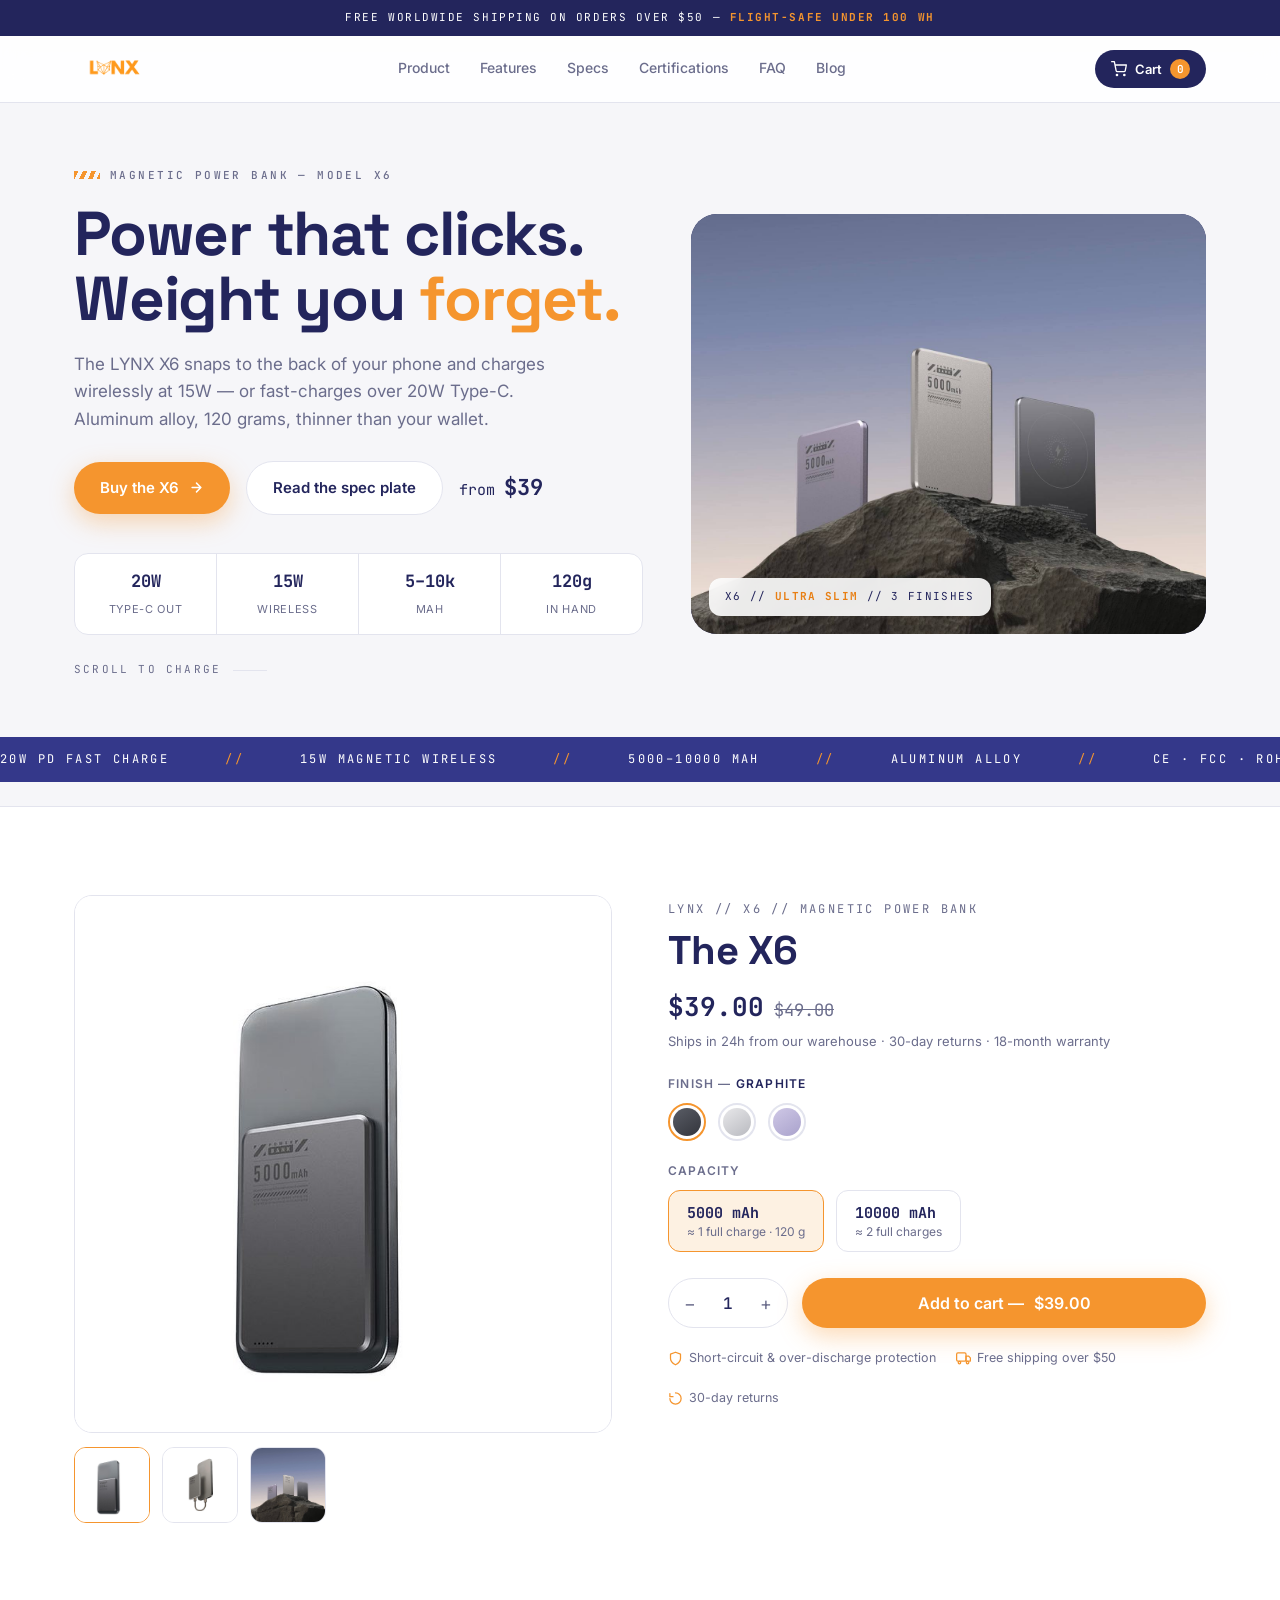
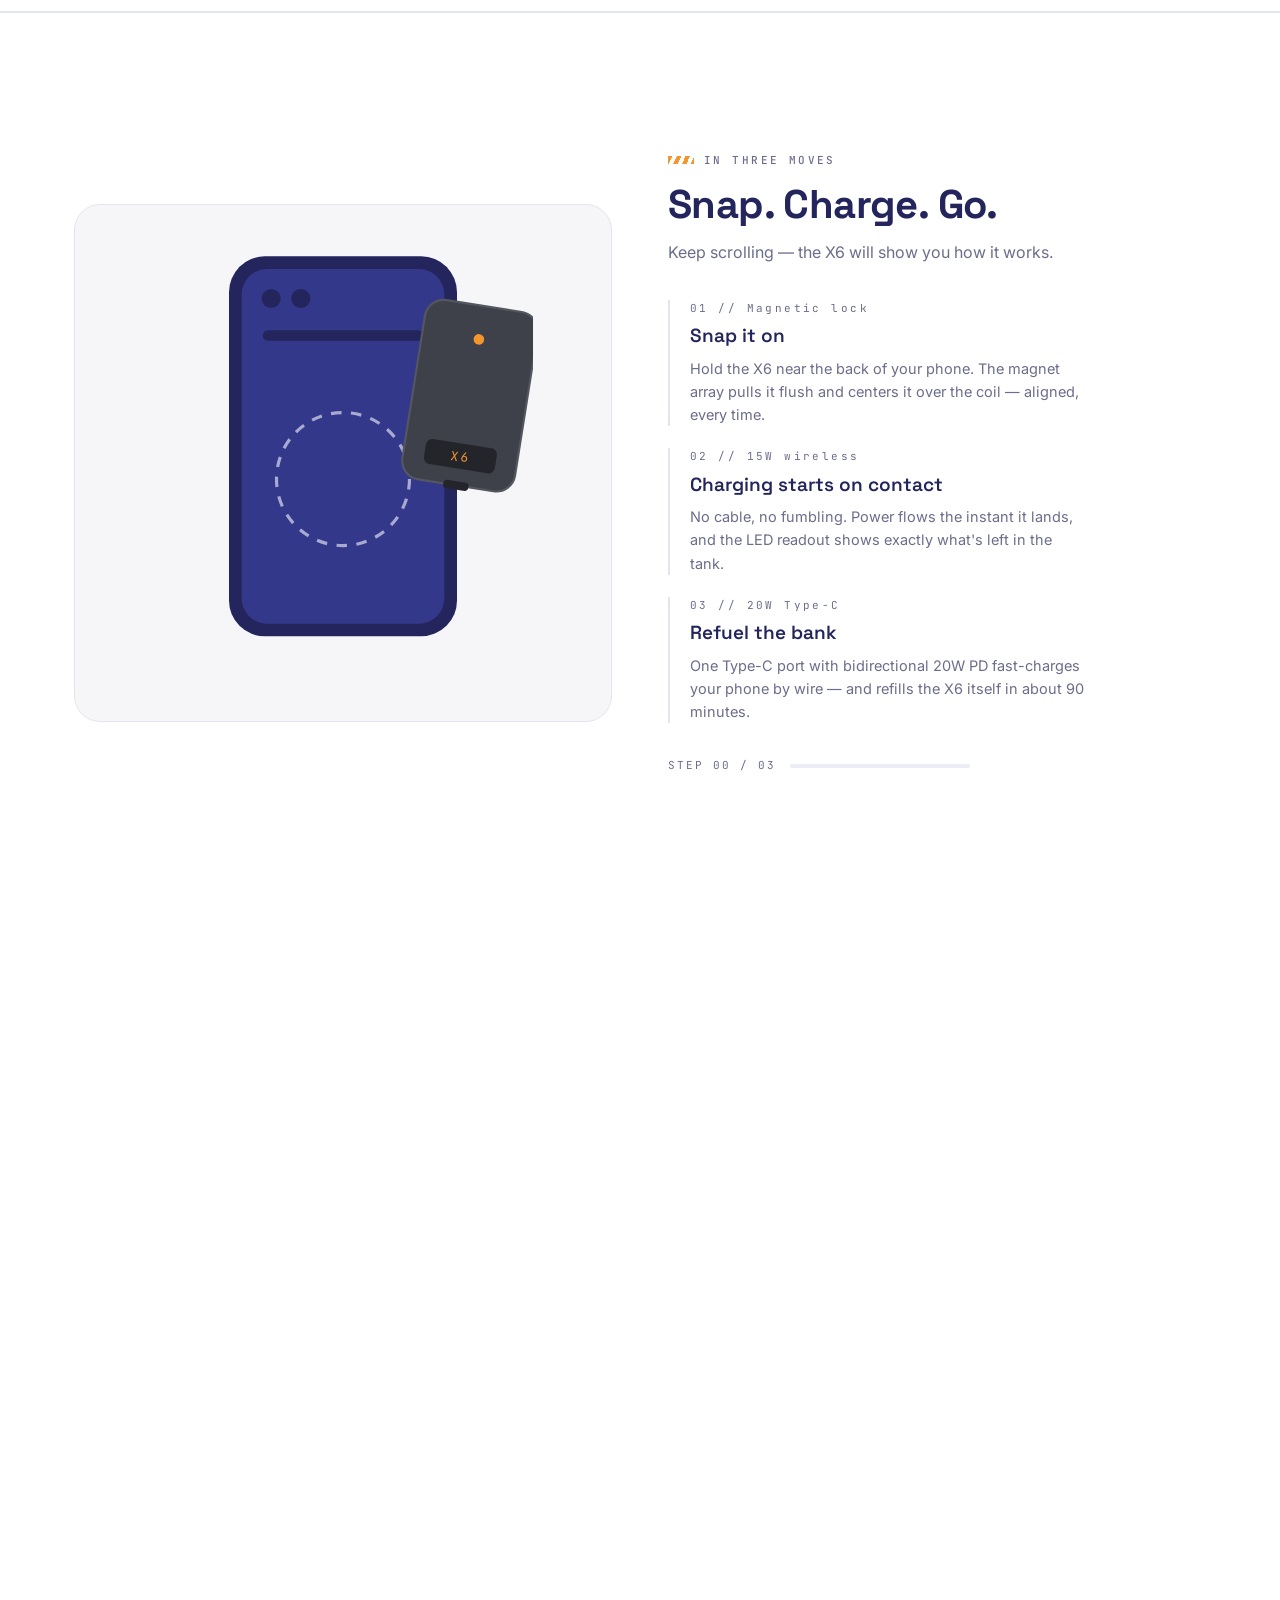
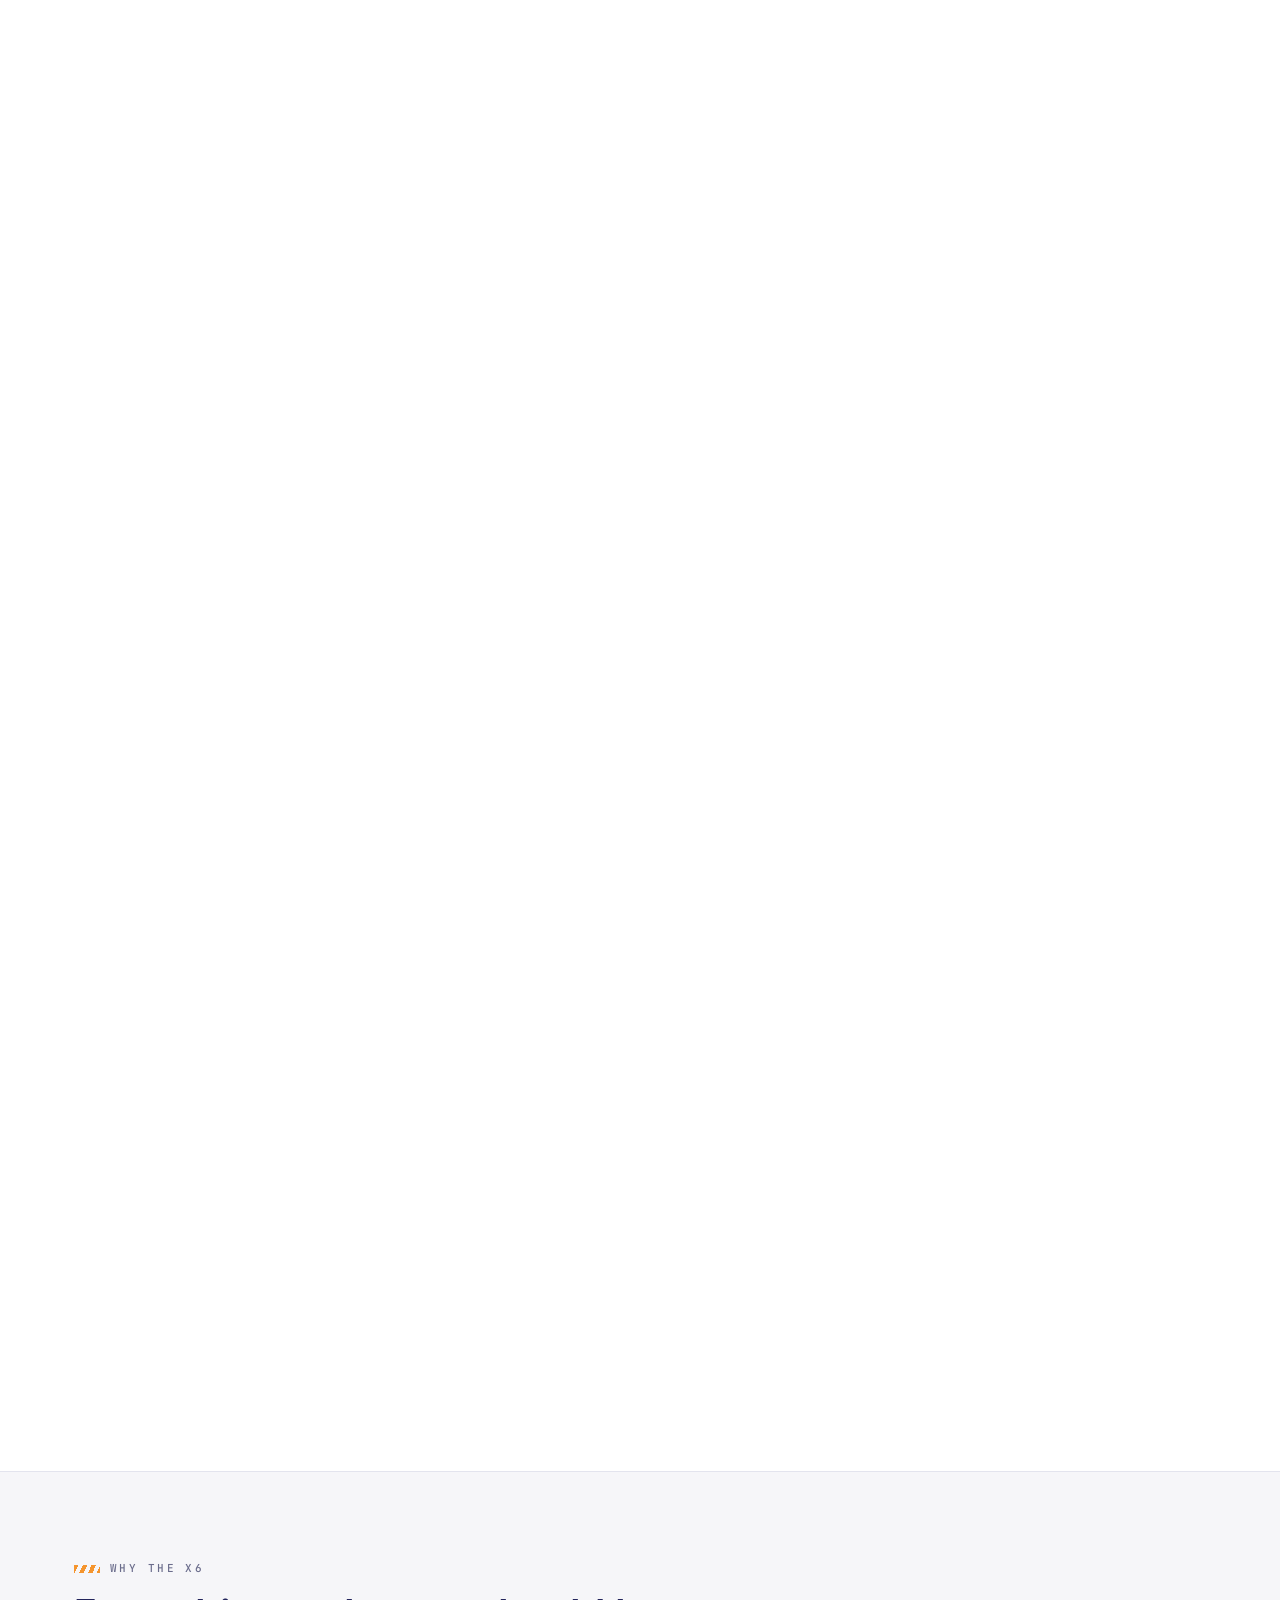
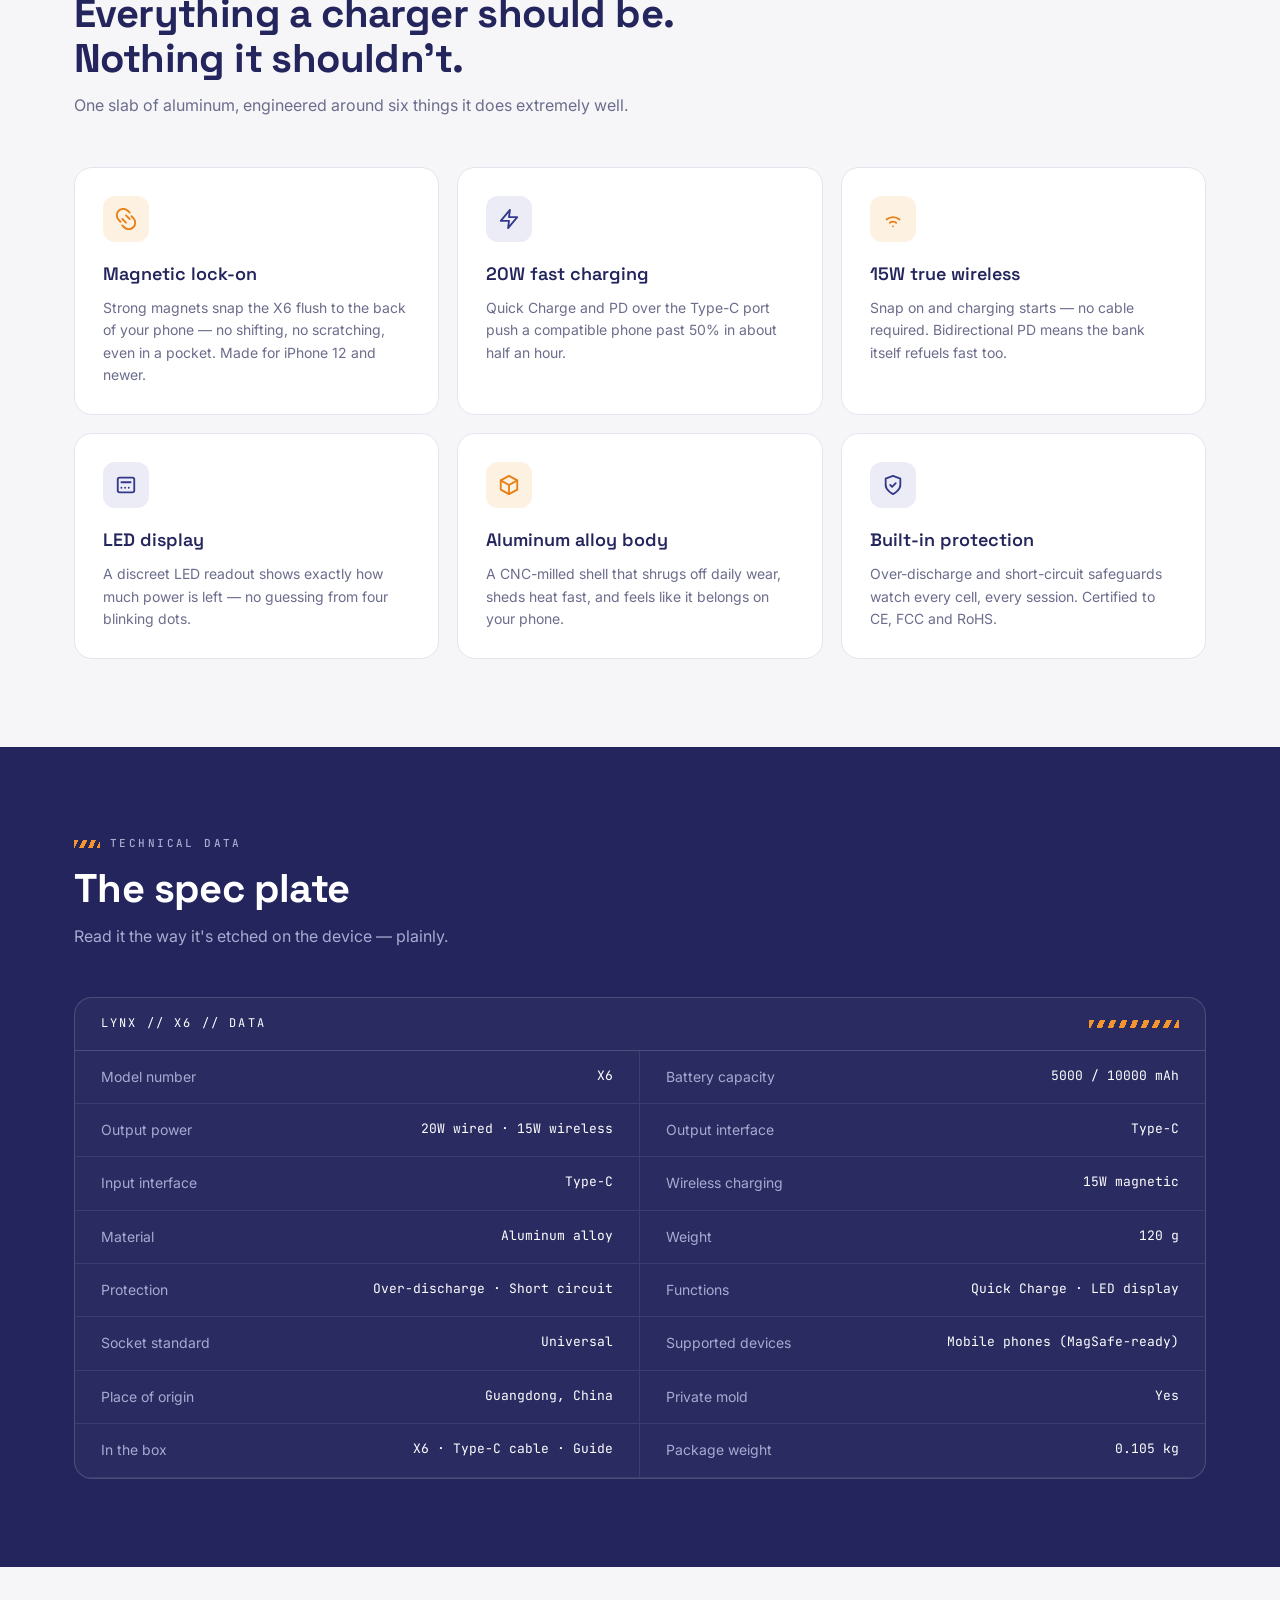
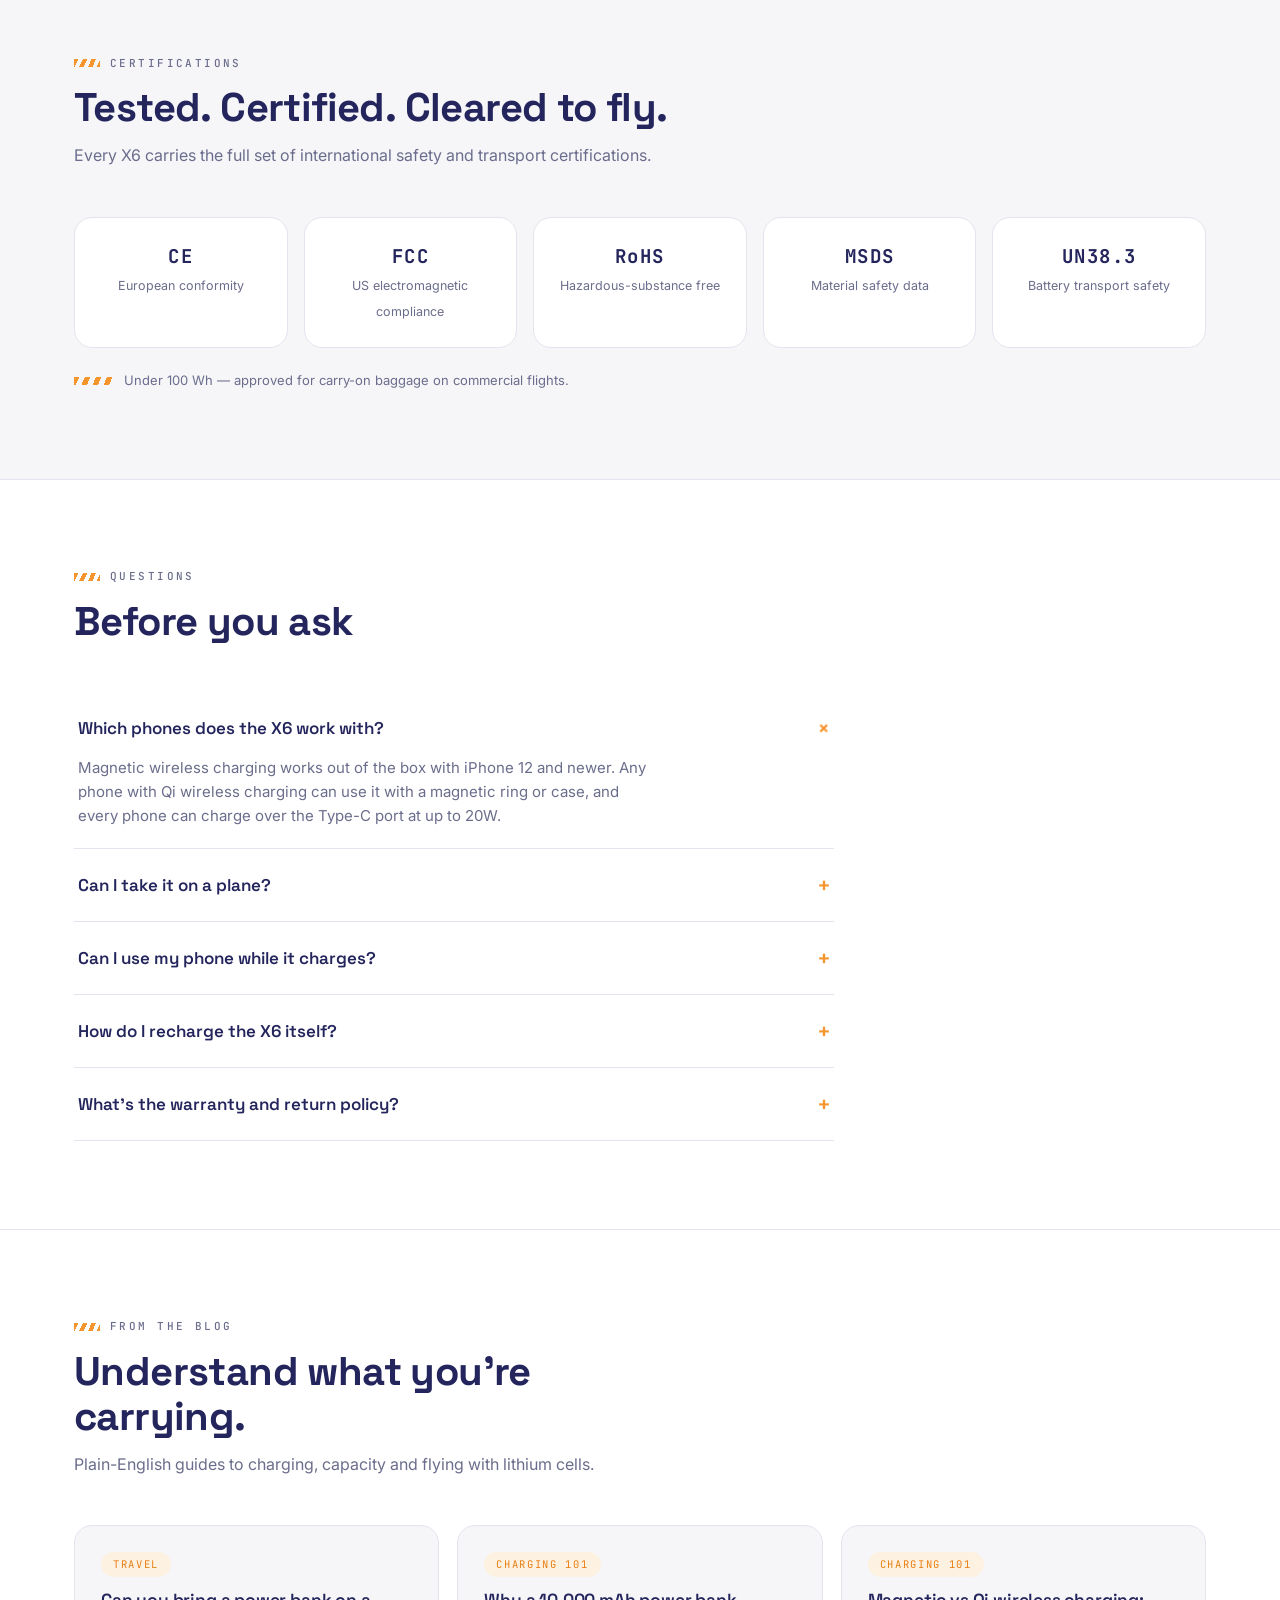
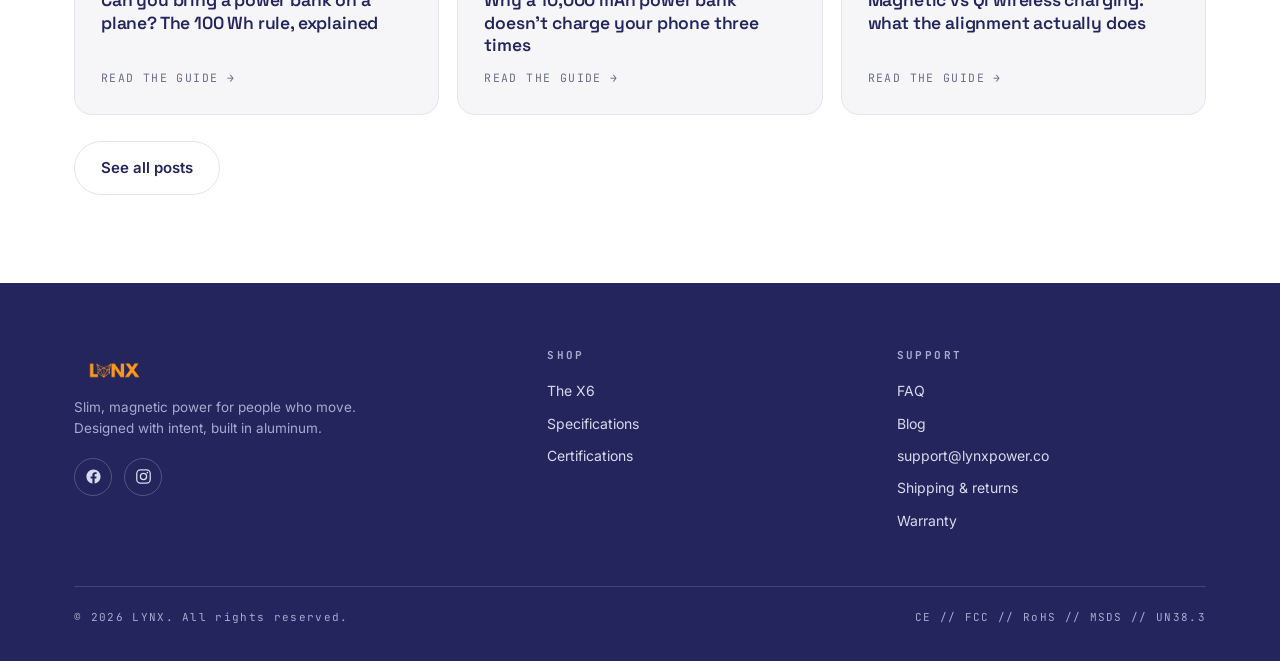
==== commit 95646fce: "Add files via upload" ====
--- a/index.html
+++ b/index.html
@@ -5,6 +5,46 @@
 <meta name="viewport" content="width=device-width, initial-scale=1.0">
 <title>LYNX — X6 Magnetic Power Bank</title>
 <meta name="description" content="LYNX X6 — ultra-slim magnetic wireless power bank. 20W Type-C, 15W wireless, aluminum alloy, 120 g.">
+<meta name="keywords" content="magnetic power bank, wireless power bank, 20W Type-C power bank, slim power bank, MagSafe power bank, 5000 mAh, 10000 mAh">
+<link rel="canonical" href="https://thelynxdigital.com/">
+<meta name="robots" content="index, follow, max-image-preview:large">
+<meta property="og:type" content="website">
+<meta property="og:title" content="LYNX X6 — Magnetic Power Bank">
+<meta property="og:description" content="Snaps to the back of your phone and charges wirelessly at 15W, or fast-charges over 20W Type-C. Aluminum alloy, 120 grams.">
+<meta property="og:url" content="https://thelynxdigital.com/">
+<meta property="og:site_name" content="LYNX">
+<meta property="og:image" content="https://thelynxdigital.com/images/logo.png">
+<meta name="twitter:card" content="summary_large_image">
+<meta name="twitter:title" content="LYNX X6 — Magnetic Power Bank">
+<meta name="twitter:description" content="Ultra-slim magnetic wireless power bank. 20W Type-C, 15W wireless, 120 g.">
+<script type="application/ld+json">
+{"@context":"https://schema.org","@graph":[
+ {"@type":"Organization","@id":"https://thelynxdigital.com/#org","name":"LYNX","url":"https://thelynxdigital.com/",
+  "logo":{"@type":"ImageObject","url":"https://thelynxdigital.com/images/logo.png"},
+  "email":"support@lynxpower.co",
+  "sameAs":["https://facebook.com","https://instagram.com"]},
+ {"@type":"WebSite","@id":"https://thelynxdigital.com/#site","url":"https://thelynxdigital.com/","name":"LYNX","publisher":{"@id":"https://thelynxdigital.com/#org"}},
+ {"@type":"Product","name":"LYNX X6 Magnetic Power Bank","sku":"X6",
+  "description":"Ultra-slim magnetic wireless power bank. 20W Type-C output, 15W magnetic wireless charging, CNC aluminum alloy body, 120 g.",
+  "brand":{"@type":"Brand","name":"LYNX"},
+  "image":"https://thelynxdigital.com/images/logo.png",
+  "material":"Aluminum alloy",
+  "weight":{"@type":"QuantitativeValue","value":120,"unitCode":"GRM"},
+  "offers":[
+   {"@type":"Offer","name":"5000 mAh","price":"39.00","priceCurrency":"USD","availability":"https://schema.org/InStock","url":"https://thelynxdigital.com/#product"},
+   {"@type":"Offer","name":"10000 mAh","price":"59.00","priceCurrency":"USD","availability":"https://schema.org/InStock","url":"https://thelynxdigital.com/#product"}],
+  "additionalProperty":[
+   {"@type":"PropertyValue","name":"Output power","value":"20W wired / 15W wireless"},
+   {"@type":"PropertyValue","name":"Interface","value":"USB Type-C, bidirectional PD"},
+   {"@type":"PropertyValue","name":"Certifications","value":"CE, FCC, RoHS, MSDS, UN38.3"}]},
+ {"@type":"FAQPage","mainEntity":[
+  {"@type":"Question","name":"Which phones does the X6 work with?","acceptedAnswer":{"@type":"Answer","text":"Magnetic wireless charging works out of the box with iPhone 12 and newer. Any phone with Qi wireless charging can use it with a magnetic ring or case, and every phone can charge over the Type-C port at up to 20W."}},
+  {"@type":"Question","name":"Can I take it on a plane?","acceptedAnswer":{"@type":"Answer","text":"Yes. Both capacities are well under the 100 Wh airline limit and the X6 is UN38.3 certified for battery transport. Keep it in your carry-on, as airlines require for all power banks."}},
+  {"@type":"Question","name":"Can I use my phone while it charges?","acceptedAnswer":{"@type":"Answer","text":"Yes. The X6 sits flush against the back of your phone, so you can text, scroll and shoot photos while it tops you up. The aluminum body spreads heat, so it stays comfortable to hold."}},
+  {"@type":"Question","name":"How do I recharge the X6 itself?","acceptedAnswer":{"@type":"Answer","text":"Through the same Type-C port, with bidirectional 20W PD. The 5000 mAh model refills in about an hour and a half."}},
+  {"@type":"Question","name":"What is the warranty and return policy?","acceptedAnswer":{"@type":"Answer","text":"Every X6 ships with an 18-month warranty. If it is not for you, return it within 30 days in its original condition for a full refund."}}]}
+]}
+</script>
 <link rel="preconnect" href="https://fonts.googleapis.com">
 <link rel="stylesheet" href="style.css">
 <link rel="preconnect" href="https://fonts.gstatic.com" crossorigin>
@@ -366,6 +406,17 @@
   .charge-hud{left:12px;bottom:12px;padding:7px 12px 7px 10px;font-size:10px}
 }
 
+/* ---- homepage blog teaser ---- */
+#from-blog{background:#fff;border-top:1px solid var(--line)}
+.blog-teaser{display:grid;grid-template-columns:repeat(3,1fr);gap:18px}
+.bt-card{display:flex;flex-direction:column;gap:12px;background:var(--paper);border:1px solid var(--line);border-radius:var(--radius);padding:26px;transition:transform .2s,box-shadow .2s,border-color .2s}
+.bt-card:hover{transform:translateY(-4px);box-shadow:0 14px 34px rgba(35,37,92,.09);border-color:var(--orange)}
+.bt-cat{font-family:var(--font-m);font-size:10.5px;letter-spacing:.16em;text-transform:uppercase;color:var(--orange-deep);background:var(--orange-tint);border-radius:999px;padding:4px 12px;align-self:flex-start}
+.bt-card h3{font-family:var(--font-d);font-size:17.5px;line-height:1.3;font-weight:600;letter-spacing:-.01em;flex:1}
+.bt-more{font-family:var(--font-m);font-size:11.5px;letter-spacing:.12em;text-transform:uppercase;color:var(--muted)}
+.bt-card:hover .bt-more{color:var(--ink)}
+@media(max-width:920px){.blog-teaser{grid-template-columns:1fr}}
+
 /* ---------- responsive ---------- */
 @media(max-width:920px){
   /* gallery becomes a swipable, snap-scrolling carousel */
@@ -395,7 +446,7 @@
 <nav>
   <div class="wrap nav-in">
     <a class="brand" href="#top" aria-label="Lynx home">
-        <img src="images/logo.png" alt="Lynx Logo">
+        <img src="images/logo.png" alt="LYNX" width="120" height="50">
     </a>
     <div class="nav-links">
       <a href="#product">Product</a>
@@ -403,6 +454,7 @@
       <a href="#specs">Specs</a>
       <a href="#certs">Certifications</a>
       <a href="#faq">FAQ</a>
+      <a href="blog/index.html">Blog</a>
     </div>
     <button class="cart-btn" id="openCart" aria-label="Open cart">
       <svg width="16" height="16" viewBox="0 0 24 24" fill="none" stroke="currentColor" stroke-width="2" stroke-linecap="round" stroke-linejoin="round"><circle cx="9" cy="21" r="1"/><circle cx="20" cy="21" r="1"/><path d="M1 1h4l2.68 13.39a2 2 0 0 0 2 1.61h9.72a2 2 0 0 0 2-1.61L23 6H6"/></svg>
@@ -706,12 +758,41 @@
   </div>
 </section>
 
+<!-- ======================= FROM THE BLOG ======================= -->
+<section id="from-blog">
+  <div class="wrap">
+    <div class="sec-head reveal">
+      <div class="eyebrow">From the blog</div>
+      <h2>Understand what you're carrying.</h2>
+      <p>Plain-English guides to charging, capacity and flying with lithium cells.</p>
+    </div>
+    <div class="blog-teaser">
+      <a class="bt-card reveal" href="blog/power-bank-on-a-plane-100wh-rule/">
+        <span class="bt-cat">Travel</span>
+        <h3>Can you bring a power bank on a plane? The 100 Wh rule, explained</h3>
+        <span class="bt-more">Read the guide →</span>
+      </a>
+      <a class="bt-card reveal" href="blog/mah-vs-real-capacity/">
+        <span class="bt-cat">Charging 101</span>
+        <h3>Why a 10,000 mAh power bank doesn't charge your phone three times</h3>
+        <span class="bt-more">Read the guide →</span>
+      </a>
+      <a class="bt-card reveal" href="blog/magnetic-vs-qi-wireless-charging/">
+        <span class="bt-cat">Charging 101</span>
+        <h3>Magnetic vs Qi wireless charging: what the alignment actually does</h3>
+        <span class="bt-more">Read the guide →</span>
+      </a>
+    </div>
+    <a class="btn btn-ghost" href="blog/" style="margin-top:26px">See all posts</a>
+  </div>
+</section>
+
 <footer>
   <div class="wrap">
     <div class="foot-grid">
       <div>
         <div class="brand">
-          <img src="images/logo.png" alt="Lynx Logo">
+          <img src="images/logo.png" alt="LYNX" width="120" height="50">
         </div>
         <p>Slim, magnetic power for people who move. Designed with intent, built in aluminum.</p>
         <div class="foot-social">
@@ -732,6 +813,7 @@
       <div>
         <h4>Support</h4>
         <a href="#faq">FAQ</a>
+        <a href="blog/">Blog</a>
         <a href="mailto:support@lynxpower.co">support@lynxpower.co</a>
         <a href="#">Shipping &amp; returns</a>
         <a href="#">Warranty</a>
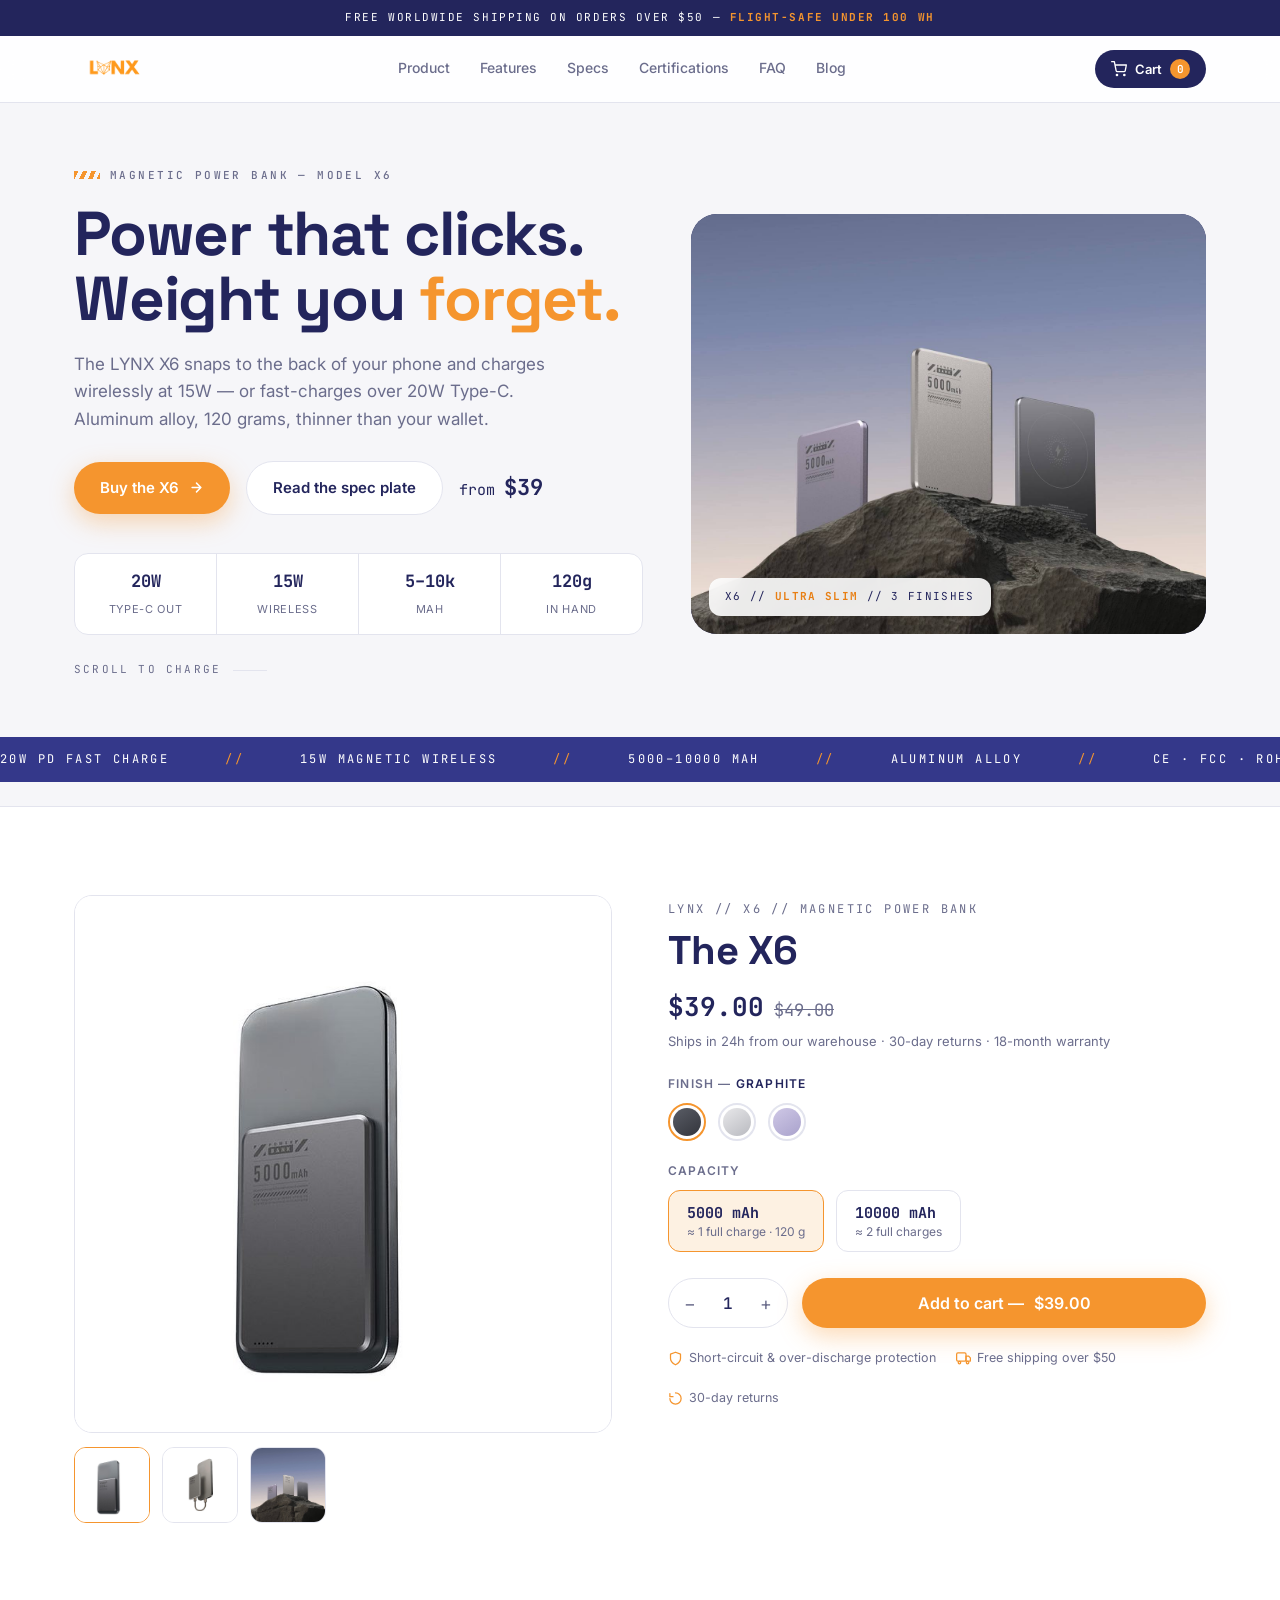
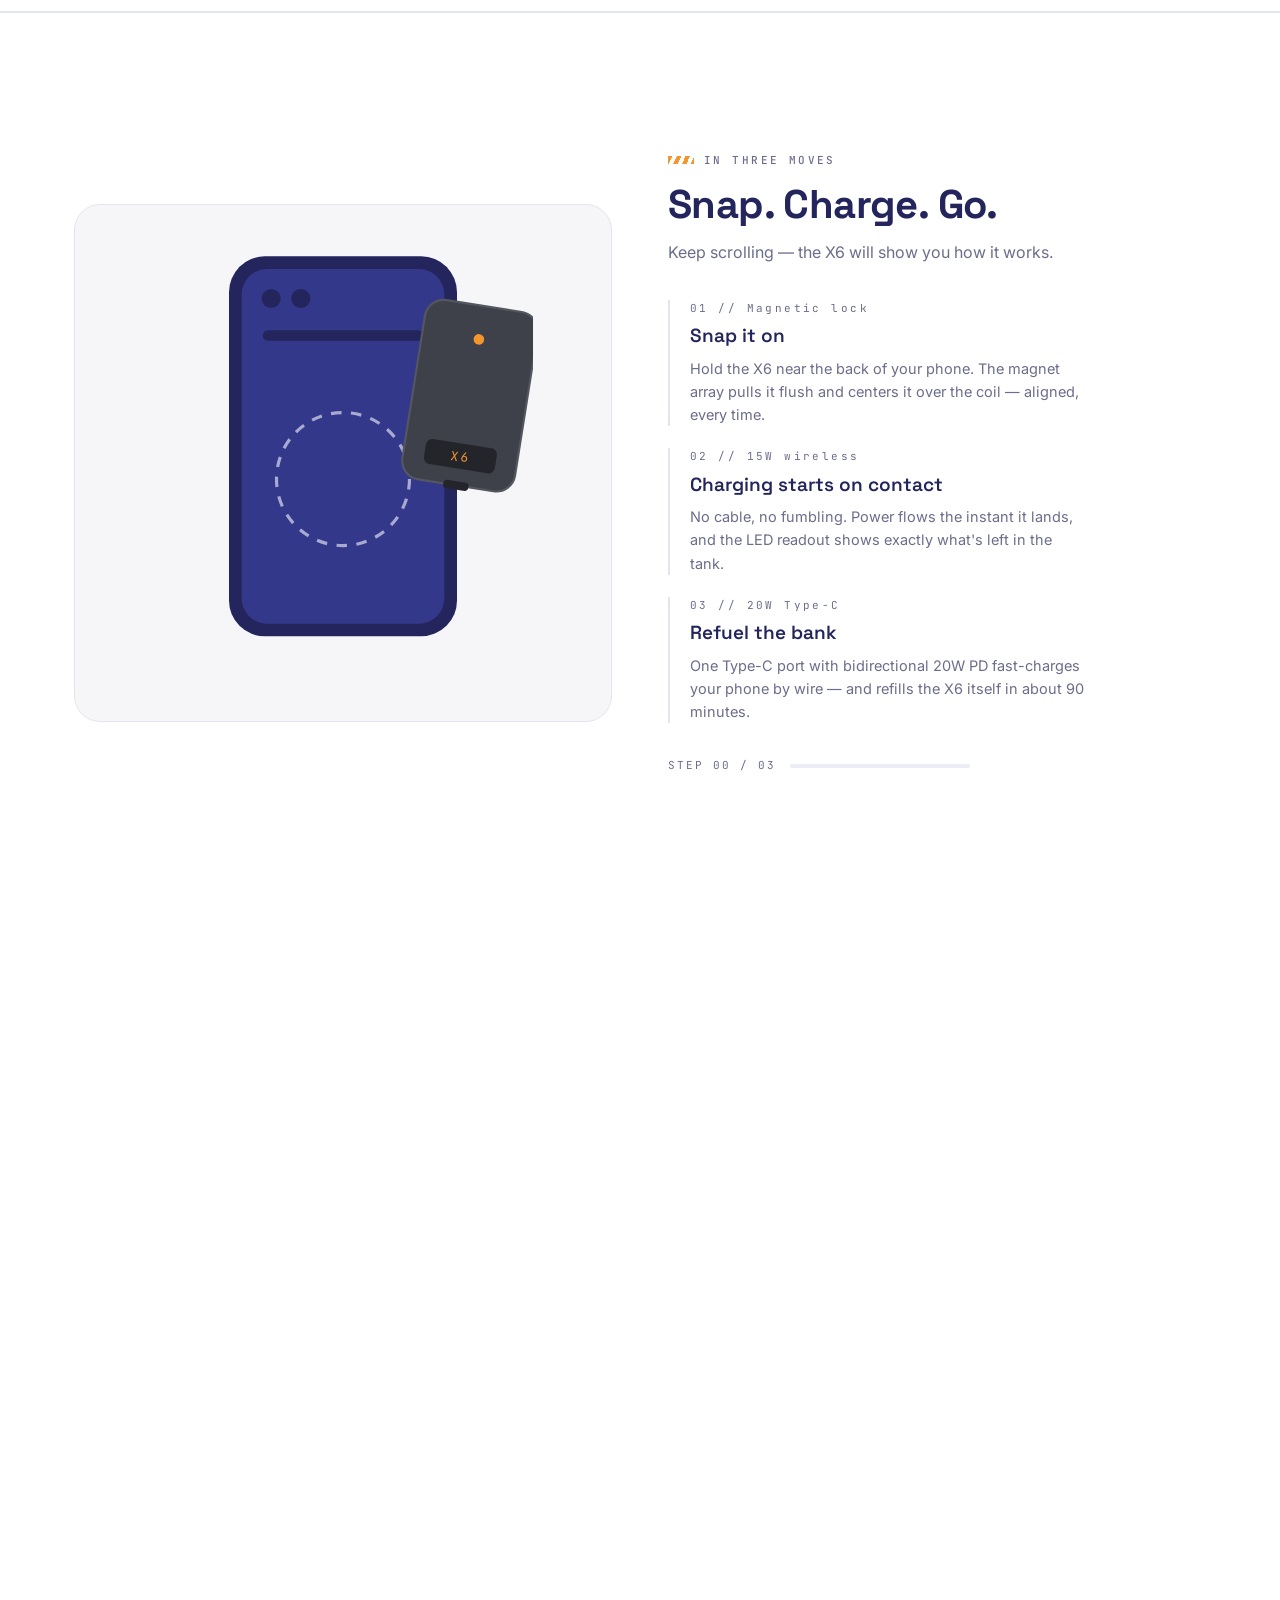
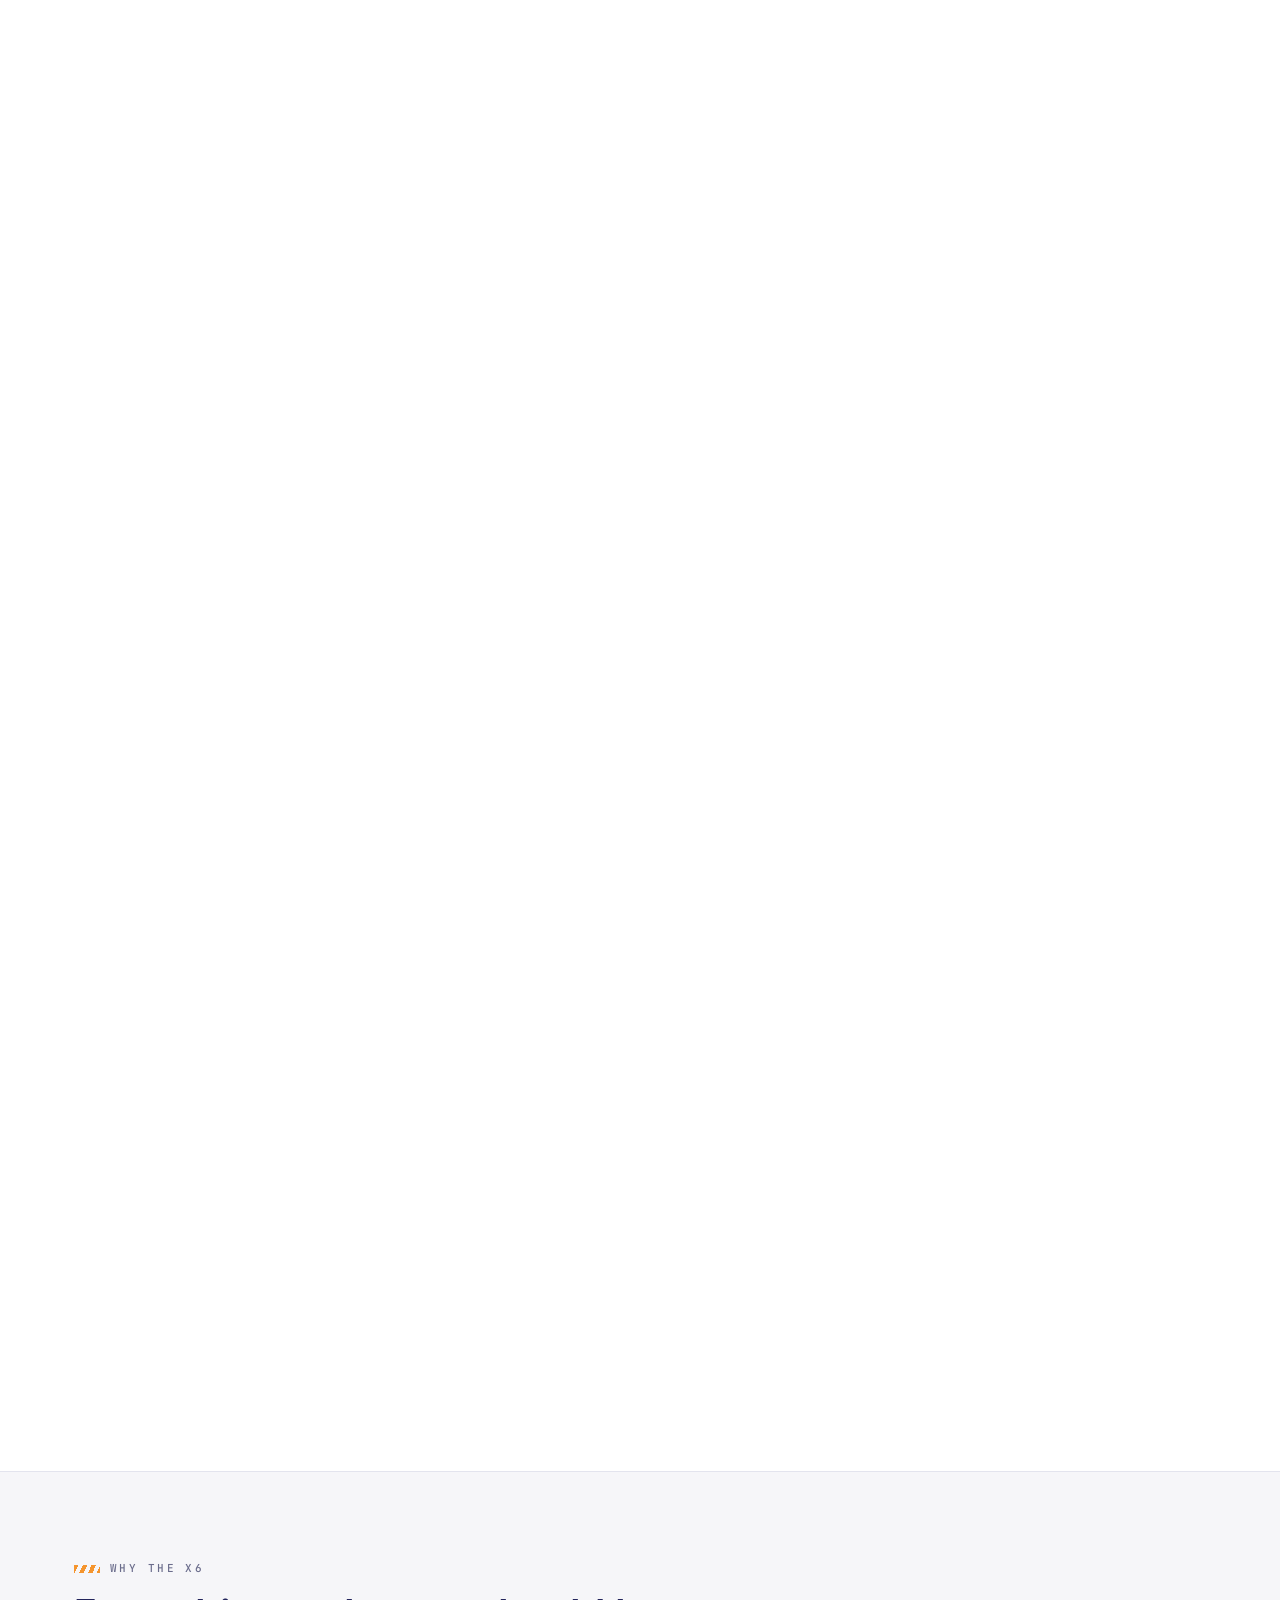
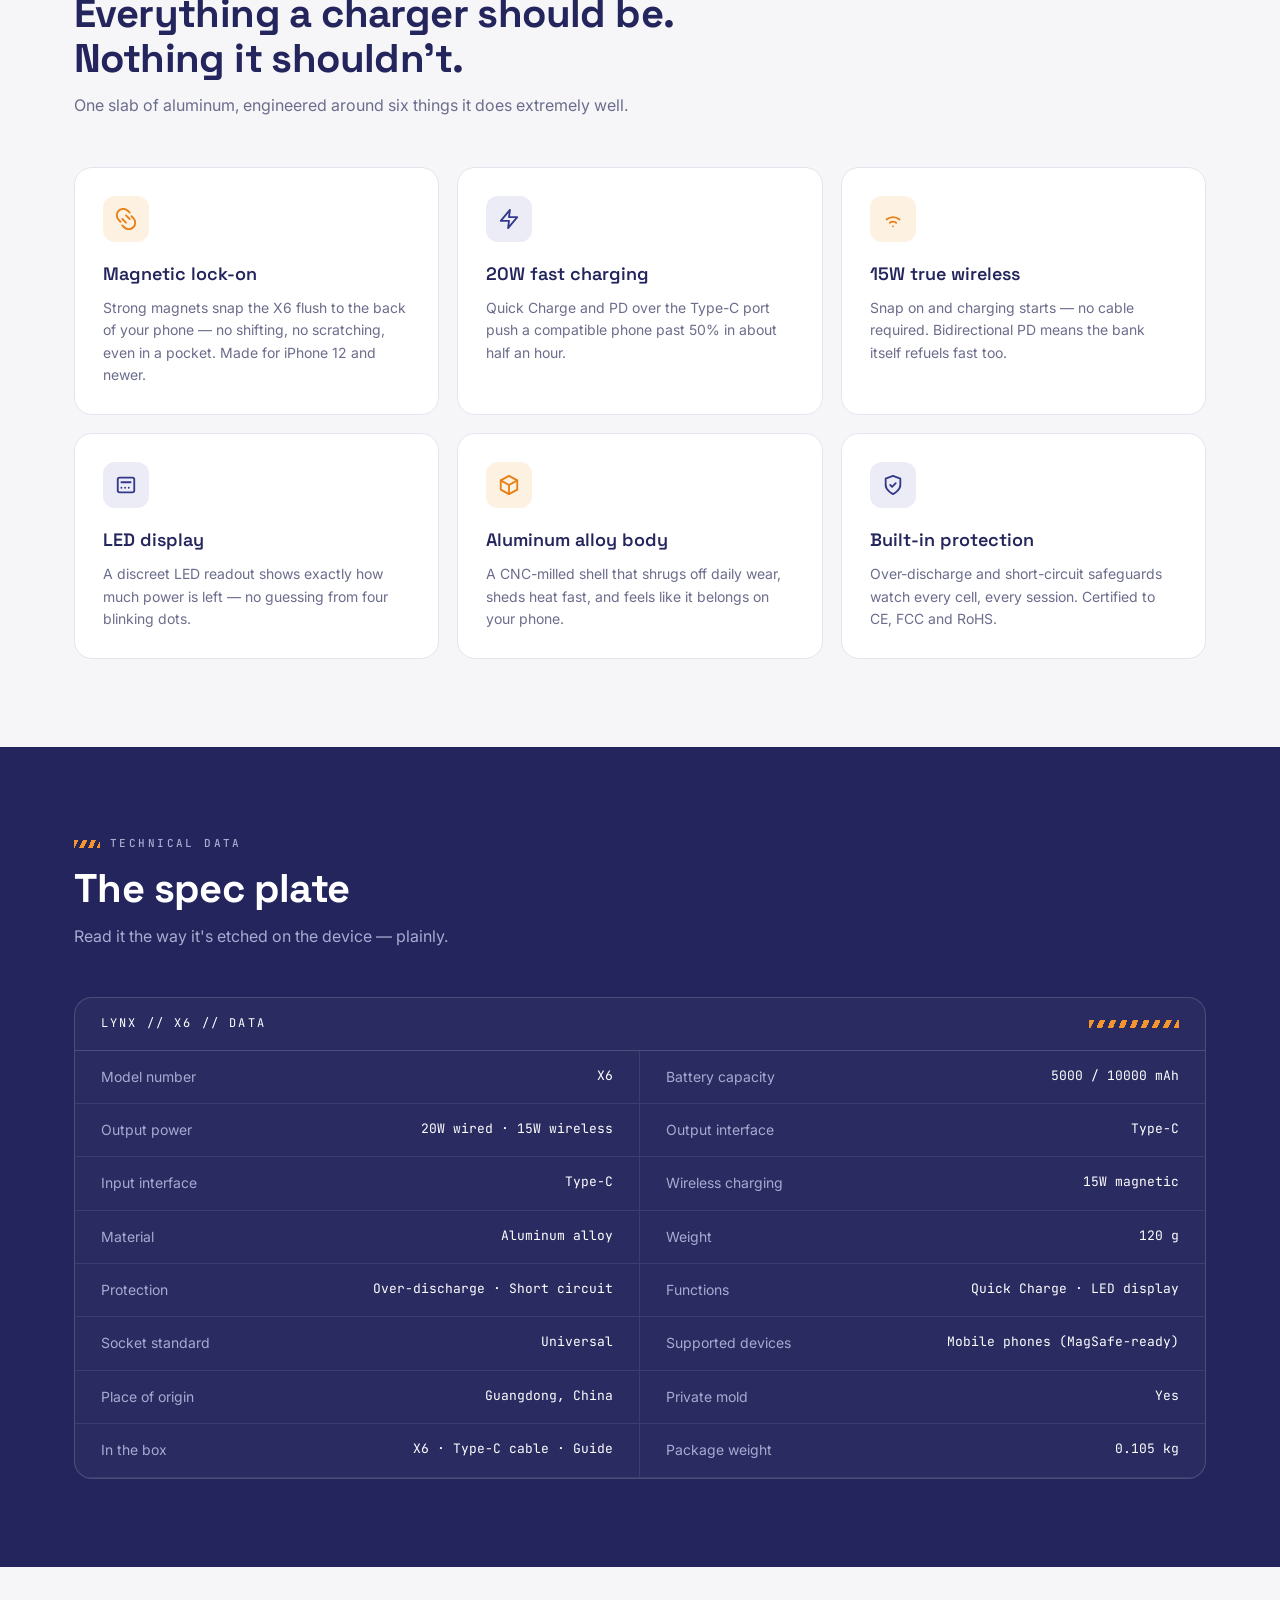
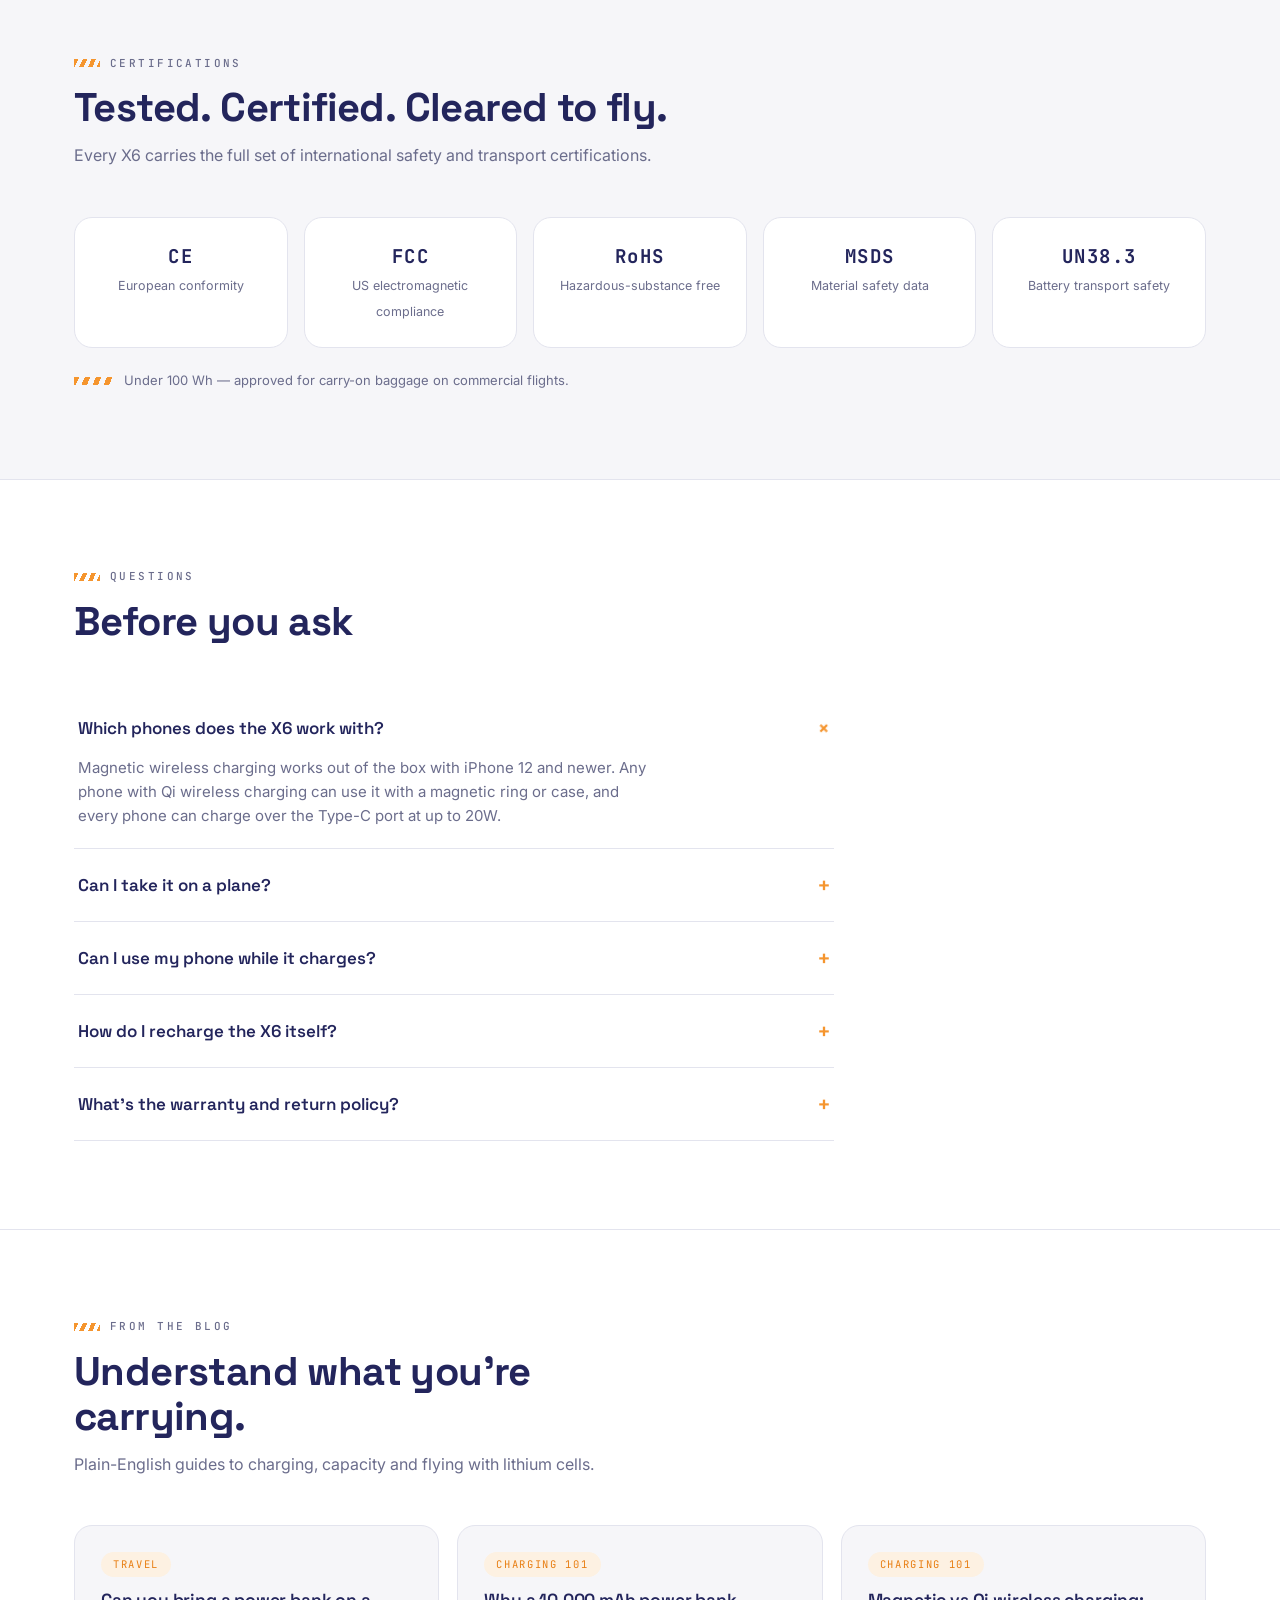
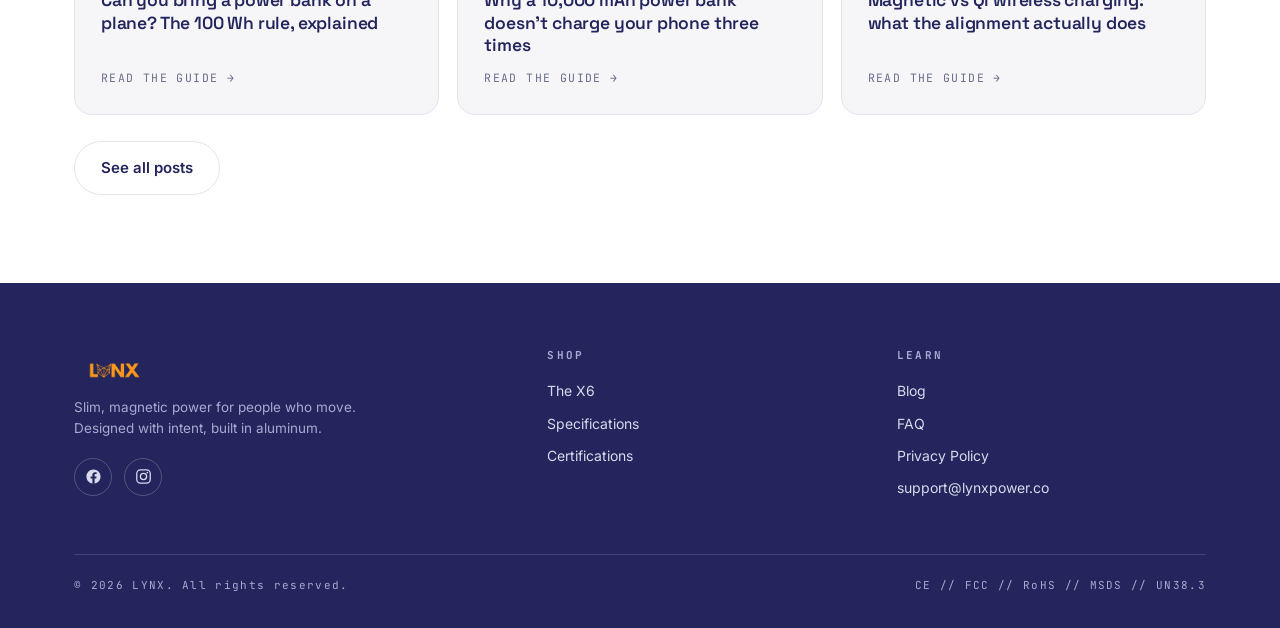
==== commit 88312f7a: "Add files via upload" ====
--- a/index.html
+++ b/index.html
@@ -22,7 +22,7 @@
  {"@type":"Organization","@id":"https://thelynxdigital.com/#org","name":"LYNX","url":"https://thelynxdigital.com/",
   "logo":{"@type":"ImageObject","url":"https://thelynxdigital.com/images/logo.png"},
   "email":"support@lynxpower.co",
-  "sameAs":["https://facebook.com","https://instagram.com"]},
+  "sameAs":["https://www.facebook.com/profile.php?id=61591834453431","https://www.instagram.com/thelynxdigital"]},
  {"@type":"WebSite","@id":"https://thelynxdigital.com/#site","url":"https://thelynxdigital.com/","name":"LYNX","publisher":{"@id":"https://thelynxdigital.com/#org"}},
  {"@type":"Product","name":"LYNX X6 Magnetic Power Bank","sku":"X6",
   "description":"Ultra-slim magnetic wireless power bank. 20W Type-C output, 15W magnetic wireless charging, CNC aluminum alloy body, 120 g.",
@@ -796,10 +796,10 @@
         </div>
         <p>Slim, magnetic power for people who move. Designed with intent, built in aluminum.</p>
         <div class="foot-social">
-          <a href="https://facebook.com" target="_blank" rel="noopener" aria-label="LYNX on Facebook">
+          <a href="https://www.facebook.com/profile.php?id=61591834453431" target="_blank" rel="noopener" aria-label="LYNX on Facebook">
             <svg viewBox="0 0 24 24" fill="currentColor" aria-hidden="true"><path d="M22 12.06C22 6.5 17.52 2 12 2S2 6.5 2 12.06C2 17.08 5.66 21.24 10.44 22v-7.03H7.9v-2.9h2.54V9.85c0-2.52 1.49-3.91 3.77-3.91 1.09 0 2.23.2 2.23.2v2.46h-1.26c-1.24 0-1.62.77-1.62 1.56v1.88h2.76l-.44 2.9h-2.32V22C18.34 21.24 22 17.08 22 12.06z"/></svg>
           </a>
-          <a href="https://instagram.com" target="_blank" rel="noopener" aria-label="LYNX on Instagram">
+          <a href="https://www.instagram.com/thelynxdigital" target="_blank" rel="noopener" aria-label="LYNX on Instagram">
             <svg viewBox="0 0 24 24" fill="none" stroke="currentColor" stroke-width="1.8" stroke-linecap="round" stroke-linejoin="round" aria-hidden="true"><rect x="2.5" y="2.5" width="19" height="19" rx="5.2"/><circle cx="12" cy="12" r="4.4"/><circle cx="17.4" cy="6.6" r="1.15" fill="currentColor" stroke="none"/></svg>
           </a>
         </div>
@@ -811,12 +811,11 @@
         <a href="#certs">Certifications</a>
       </div>
       <div>
-        <h4>Support</h4>
+        <h4>Learn</h4>
+        <a href="blog/index.html">Blog</a>
         <a href="#faq">FAQ</a>
-        <a href="blog/">Blog</a>
+        <a href="privacy/index.html">Privacy Policy</a>
         <a href="mailto:support@lynxpower.co">support@lynxpower.co</a>
-        <a href="#">Shipping &amp; returns</a>
-        <a href="#">Warranty</a>
       </div>
     </div>
     <div class="foot-bottom">
